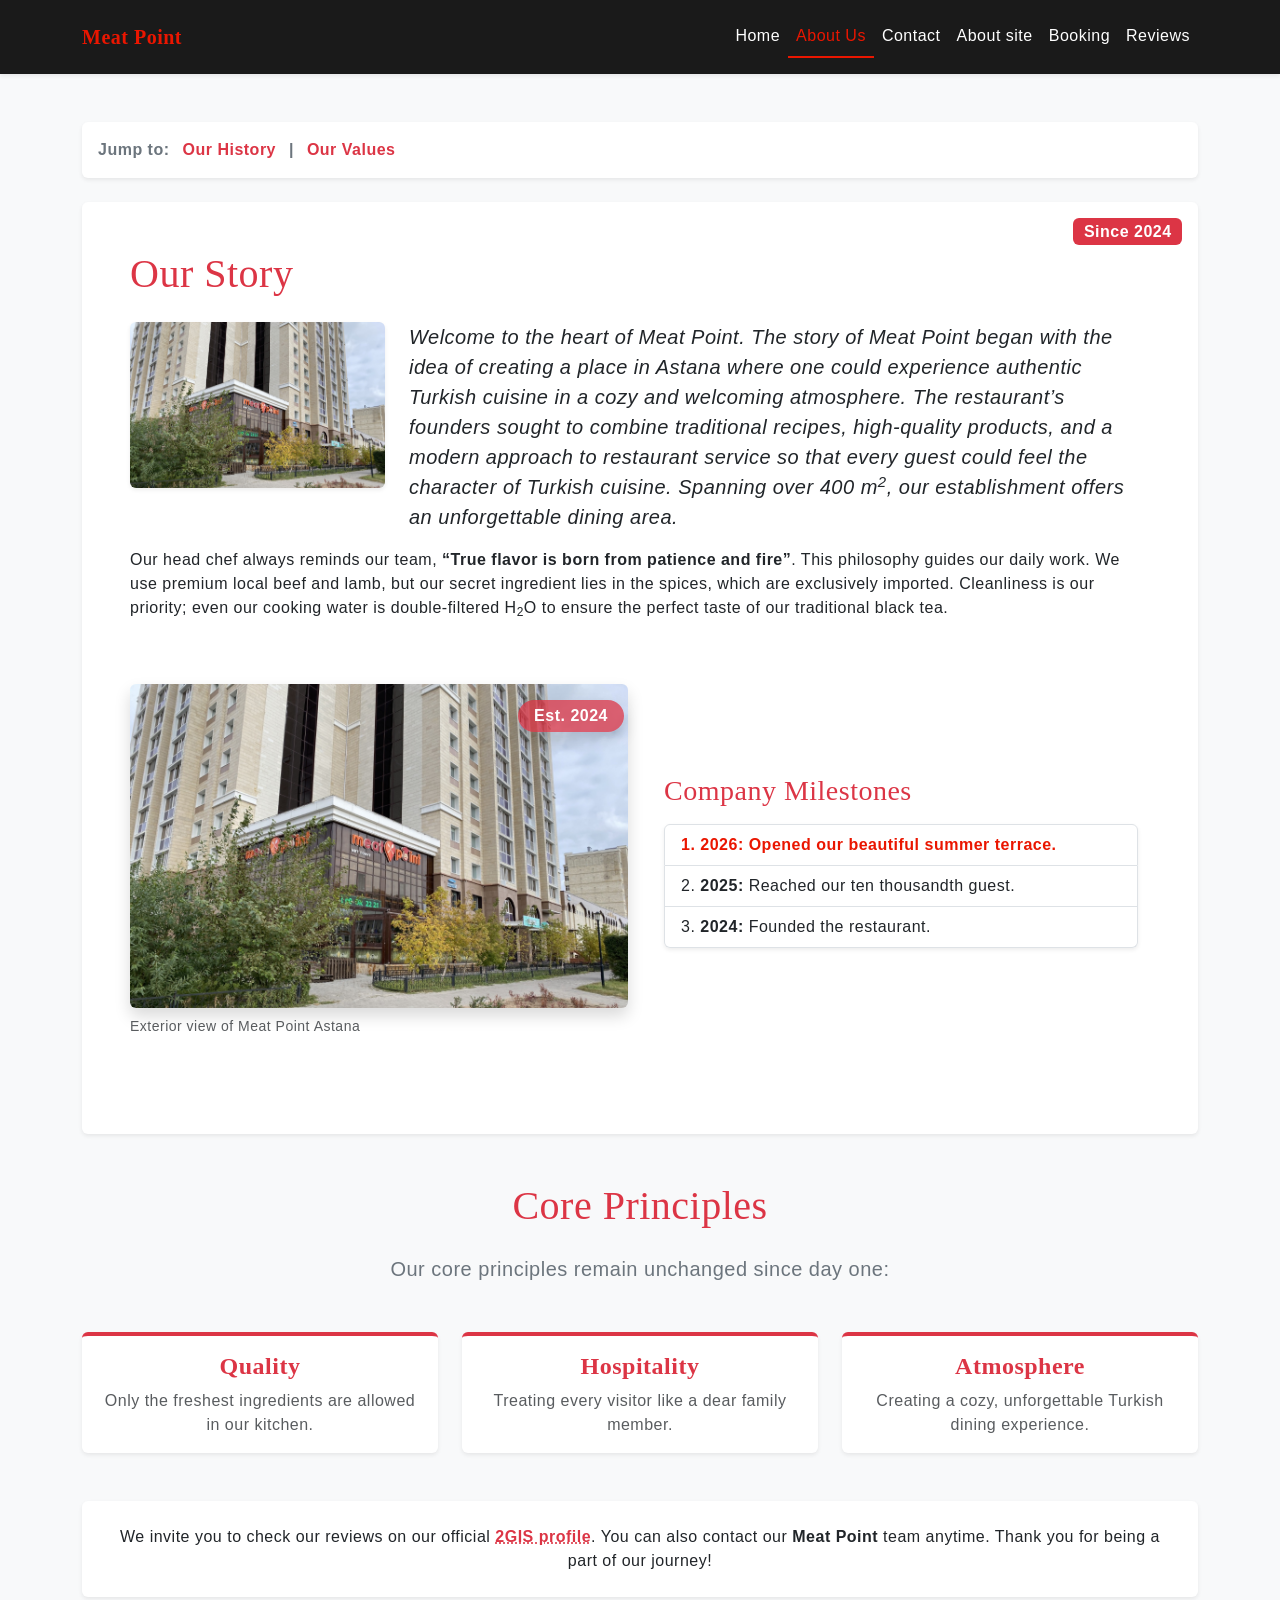
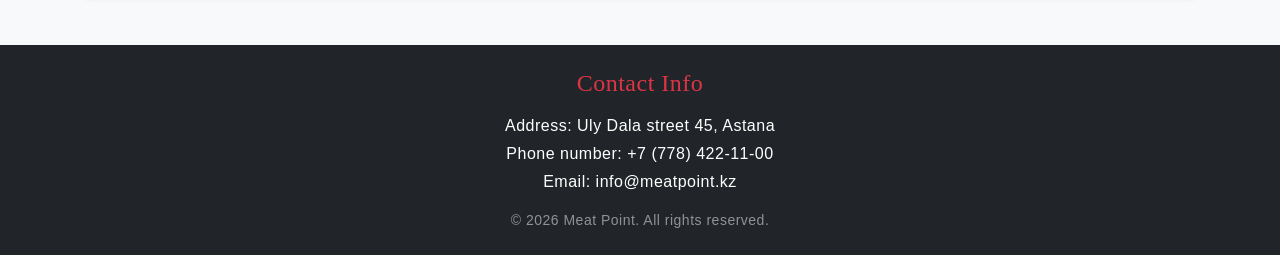
==== about.html @ d6ce6935 "chore(midterm): finalize unified Midterm HTML and CSS baseline across all 8 pages" ====
<!DOCTYPE html>
<html lang="en">
<head>
    <meta charset="UTF-8">
    <meta name="viewport" content="width=device-width, initial-scale=1.0">
    <meta name="description" content="Learn about the history, values, and the team behind Meat Point Astana restaurant.">
    <meta name="author" content="Kamza Asset">
    <title>About Us | Meat Point Restaurant</title>

    <!-- Bootstrap v5.3.3 -->
    <link href="https://cdn.jsdelivr.net/npm/bootstrap@5.3.3/dist/css/bootstrap.min.css" rel="stylesheet">
    <link rel="stylesheet" href="css/base.css">
    <link rel="stylesheet" href="css/kamza.css">

    <style>
        /*  Navbar Toggler  */
        .custom-navbar { background-color: #1a1a1a !important; }
        .custom-navbar .navbar-brand { color: var(--accent, #dc3545) !important; }

        #nav-toggle { display: none; }
        .nav-toggle-label {
            display: none;
            cursor: pointer;
            border: 1px solid rgba(255, 255, 255, 0.2);
            padding: 0.25rem 0.75rem;
            border-radius: 0.375rem;
        }
        .nav-toggle-label span {
            display: block;
            width: 1.5em;
            height: 1.5em;
            background: transparent url("data:image/svg+xml,%3csvg xmlns='http://www.w3.org/2000/svg' viewBox='0 0 30 30'%3e%3cpath stroke='rgba%28255, 255, 255, 0.55%29' stroke-linecap='round' stroke-miterlimit='10' stroke-width='2' d='M4 7h22M4 15h22M4 23h22'/%3e%3c/svg%3e") center/100% no-repeat;
        }

        @media (max-width: 991.98px) {
            .nav-toggle-label { display: block; }
            .css-collapse {
                display: none;
                width: 100%;
                background-color: #1a1a1a;
                border-radius: 8px;
                margin-top: 10px;
            }
            #nav-toggle:checked ~ .css-collapse { display: block; }

            .navbar-nav .nav-link {
                padding: 16px 20px !important;
                color: #ffffff !important;
                font-weight: 500;
                font-size: 1.1rem;
            }
            .navbar-nav .nav-link:hover { background-color: rgba(255, 255, 255, 0.05); }
            .navbar-nav .nav-link.active {
                background-color: #c81e2b !important;
                border-radius: 8px;
            }
        }

        @media (min-width: 992px) {
            .css-collapse {
                display: flex !important;
                flex-basis: auto;
                flex-grow: 1;
                align-items: center;
            }
            .navbar-nav { flex-direction: row; }
            .navbar-nav .nav-link {
                padding-right: 0.5rem;
                padding-left: 0.5rem;
                color: #ffffff !important;
            }
            .navbar-nav .nav-link.active {
                color: var(--accent, #dc3545) !important;
                border-bottom: 2px solid var(--accent, #dc3545) !important;
            }
        }
    </style>
</head>
<body class="bg-light">

<header class="site-header sticky-top shadow-sm">
    <nav class="navbar custom-navbar py-3">
        <div class="container d-flex flex-wrap align-items-center justify-content-between">
            <a class="navbar-brand fw-bold m-0" href="index.html">Meat Point</a>

            <!-- CSS-Only Checkbox Toggler -->
            <input type="checkbox" id="nav-toggle">
            <label for="nav-toggle" class="nav-toggle-label m-0">
                <span></span>
            </label>

            <div class="css-collapse">
                <ul class="navbar-nav ms-auto mb-2 mb-lg-0 nav-list d-flex justify-content-end w-100">
                    <li class="nav-item"><a href="index.html" class="nav-link">Home</a></li>
                    <li class="nav-item"><a href="about.html" class="nav-link active" aria-current="page">About Us</a></li>
                    <li class="nav-item"><a href="contacts.html" class="nav-link">Contact</a></li>
                    <li class="nav-item"><a href="colophon.html" class="nav-link">About site</a></li>
                    <li class="nav-item"><a href="booking.html" class="nav-link">Booking</a></li>
                    <li class="nav-item"><a href="feedback.html" class="nav-link">Reviews</a></li>
                </ul>
            </div>
        </div>
    </nav>
</header>

<main class="container my-5">
    <nav class="page-nav mb-4 bg-white p-3 rounded shadow-sm">
        <p class="mb-0 fw-bold text-secondary">Jump to:
            <a href="#history" class="text-danger text-decoration-none mx-2">Our History</a> |
            <a href="#values" class="text-danger text-decoration-none mx-2">Our Values</a>
        </p>
    </nav>

    <section id="history" class="position-relative bg-white p-4 p-md-5 rounded shadow-sm mb-5">
        <span class="badge bg-danger position-absolute top-0 end-0 m-3 fs-6">Since 2024</span>
        <h2 class="h1 text-danger mb-4">Our Story</h2>

        <div class="clearfix mb-4">
            <img src="images/meatpointout.png" alt="Meat Point Out" class="float-md-start me-4 mb-3 rounded shadow-sm img-fluid w-25">
            <p class="highlight-text fst-italic lead text-dark">Welcome to the heart of Meat Point. The story of Meat Point began with the idea of creating a place in Astana where one could experience authentic Turkish cuisine in a cozy and welcoming atmosphere. The restaurant’s founders sought to combine traditional recipes, high‑quality products, and a modern approach to restaurant service so that every guest could feel the character of Turkish cuisine. Spanning over 400 m<sup>2</sup>, our establishment offers an unforgettable dining area.</p>
            <p class="clearfix">Our head chef always reminds our team, <q class="fw-bold">True flavor is born from patience and fire</q>. This philosophy guides our daily work. We use premium local beef and lamb, but our secret ingredient lies in the spices, which are exclusively imported. Cleanliness is our priority; even our cooking water is double-filtered H<sub>2</sub>O to ensure the perfect taste of our traditional black tea.</p>
        </div>

        <div class="row align-items-center my-5">
            <div class="col-12 col-md-6 mb-4 mb-md-0 position-relative">
                <figure class="figure m-0">
                    <img src="images/meatpointout.png" alt="The outside view of Meat Point restaurant" class="figure-img img-fluid rounded shadow">
                    <figcaption class="figure-caption">Exterior view of Meat Point Astana</figcaption>
                </figure>

                <span class="badge bg-danger bg-opacity-75 position-absolute top-0 end-0 m-3 py-2 px-3 rounded-pill fs-6 shadow"> Est. 2024</span>
            </div>
            <div class="col-12 col-md-6 px-md-4">
                <h3 class="h3 text-danger mb-3">Company Milestones</h3>
                <ol reversed class="list-group list-group-numbered shadow-sm milestones-list">
                    <li class="list-group-item"><strong>2026:</strong> Opened our beautiful summer terrace.</li>
                    <li class="list-group-item"><strong>2025:</strong> Reached our ten thousandth guest.</li>
                    <li class="list-group-item"><strong>2024:</strong> Founded the restaurant.</li>
                </ol>
            </div>
        </div>
    </section>

    <section id="values" class="mb-5">
        <h2 class="h1 text-center text-danger mb-4">Core Principles</h2>
        <p class="text-center lead text-secondary mb-5">Our core principles remain unchanged since day one:</p>

        <div class="row g-4 justify-content-center">
            <div class="col-12 col-md-6 col-lg-4">
                <div class="card h-100 shadow-sm border-0 border-top border-danger border-4">
                    <div class="card-body text-center">
                        <h4 class="card-title text-danger fw-bold value-term">Quality</h4>
                        <p class="card-text text-muted">Only the freshest ingredients are allowed in our kitchen.</p>
                    </div>
                </div>
            </div>
            <div class="col-12 col-md-6 col-lg-4">
                <div class="card h-100 shadow-sm border-0 border-top border-danger border-4">
                    <div class="card-body text-center">
                        <h4 class="card-title text-danger fw-bold value-term">Hospitality</h4>
                        <p class="card-text text-muted">Treating every visitor like a dear family member.</p>
                    </div>
                </div>
            </div>
            <div class="col-12 col-md-6 col-lg-4">
                <div class="card h-100 shadow-sm border-0 border-top border-danger border-4">
                    <div class="card-body text-center">
                        <h4 class="card-title text-danger fw-bold value-term">Atmosphere</h4>
                        <p class="card-text text-muted">Creating a cozy, unforgettable Turkish dining experience.</p>
                    </div>
                </div>
            </div>
        </div>

        <p class="text-center mt-5 p-4 bg-white rounded shadow-sm">We invite you to check our reviews on our official <a href="https://2gis.kz/astana/firm/70000001082291583" target="_blank" rel="noopener noreferrer" class="text-danger fw-bold">2GIS profile</a>. You can also contact our <span class="fw-bold">Meat Point</span> team anytime. Thank you for being a part of our journey!</p>
    </section>
</main>

<footer class="container-fluid bg-dark text-white text-center py-4">
    <div class="container">
        <h2 class="h4 text-danger mb-3">Contact Info</h2>
        <p class="mb-1">Address: Uly Dala street 45, Astana</p>
        <p class="mb-1">Phone number: <a href="tel:+77784221100" class="text-white text-decoration-none">+7 (778) 422-11-00</a></p>
        <p class="mb-3">Email: <a href="mailto:info@meatpoint.kz" class="text-white text-decoration-none">info@meatpoint.kz</a></p>
        <p class="small text-white-50 mb-0">&copy; 2026 Meat Point. All rights reserved.</p>
    </div>
</footer>
<script src="js/main.js" defer></script>
<script src="js/kamza.js" defer></script>
</body>
</html>
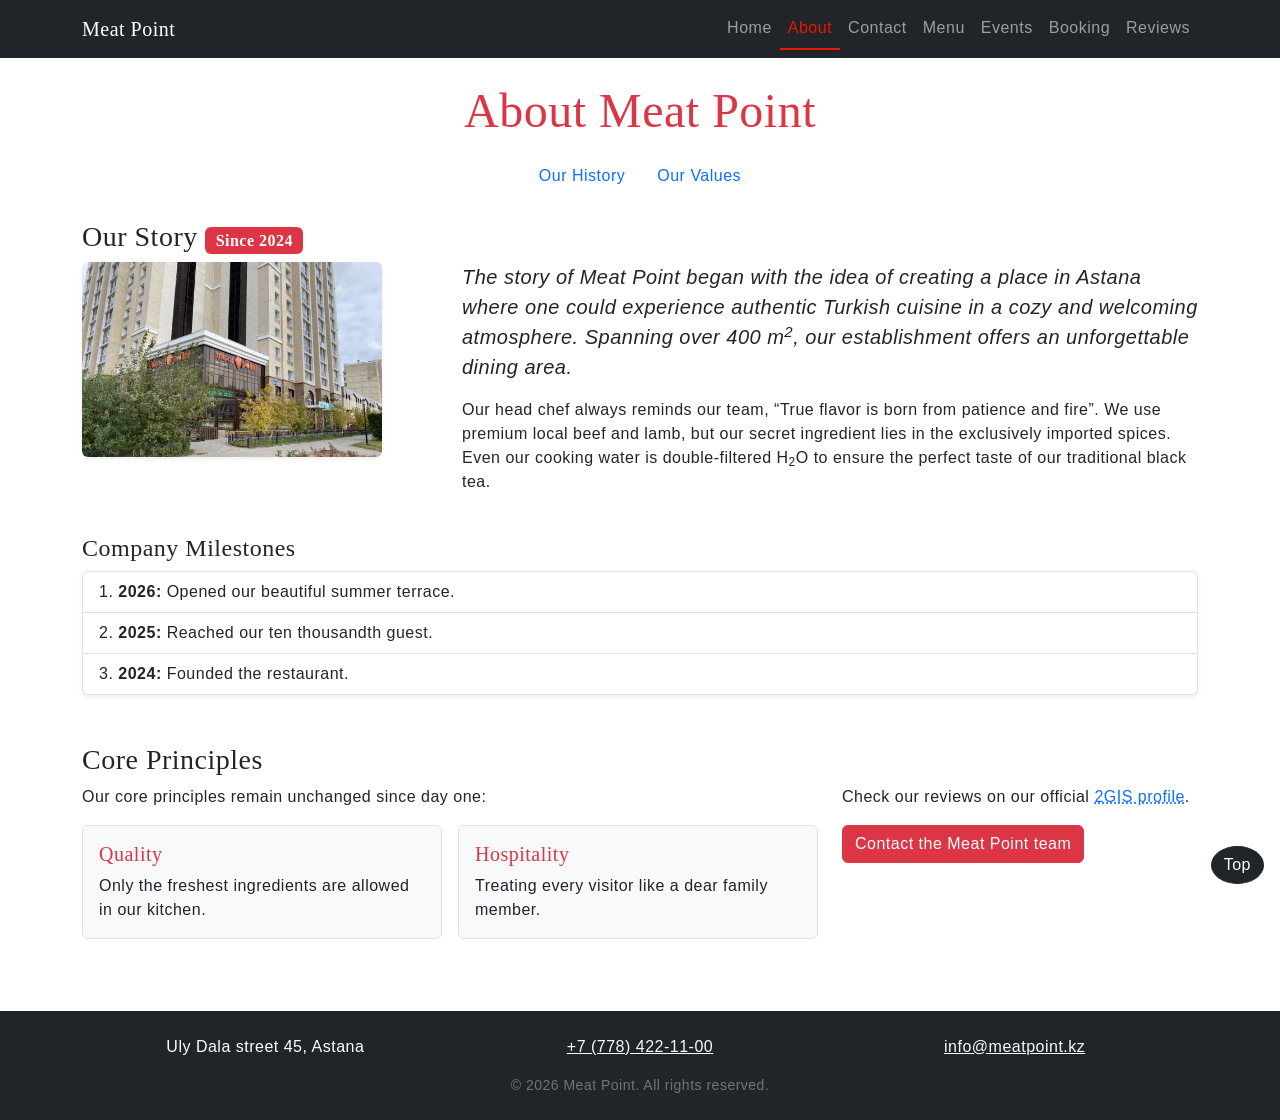
==== commit d436b8d6: "Add page-specific JavaScript features" ====
--- a/about.html
+++ b/about.html
@@ -5,187 +5,105 @@
     <meta name="viewport" content="width=device-width, initial-scale=1.0">
     <meta name="description" content="Learn about the history, values, and the team behind Meat Point Astana restaurant.">
     <meta name="author" content="Kamza Asset">
-    <title>About Us | Meat Point Restaurant</title>
-
-    <!-- Bootstrap v5.3.3 -->
+    <title>About Us | Meat Point</title>
+    <!-- Bootstrap v5.3.3 via CDN; our own files are linked after it -->
     <link href="https://cdn.jsdelivr.net/npm/bootstrap@5.3.3/dist/css/bootstrap.min.css" rel="stylesheet">
     <link rel="stylesheet" href="css/base.css">
     <link rel="stylesheet" href="css/kamza.css">
+</head>
+<body class="d-flex flex-column min-vh-100">
 
-    <style>
-        /*  Navbar Toggler  */
-        .custom-navbar { background-color: #1a1a1a !important; }
-        .custom-navbar .navbar-brand { color: var(--accent, #dc3545) !important; }
-
-        #nav-toggle { display: none; }
-        .nav-toggle-label {
-            display: none;
-            cursor: pointer;
-            border: 1px solid rgba(255, 255, 255, 0.2);
-            padding: 0.25rem 0.75rem;
-            border-radius: 0.375rem;
-        }
-        .nav-toggle-label span {
-            display: block;
-            width: 1.5em;
-            height: 1.5em;
-            background: transparent url("data:image/svg+xml,%3csvg xmlns='http://www.w3.org/2000/svg' viewBox='0 0 30 30'%3e%3cpath stroke='rgba%28255, 255, 255, 0.55%29' stroke-linecap='round' stroke-miterlimit='10' stroke-width='2' d='M4 7h22M4 15h22M4 23h22'/%3e%3c/svg%3e") center/100% no-repeat;
-        }
-
-        @media (max-width: 991.98px) {
-            .nav-toggle-label { display: block; }
-            .css-collapse {
-                display: none;
-                width: 100%;
-                background-color: #1a1a1a;
-                border-radius: 8px;
-                margin-top: 10px;
-            }
-            #nav-toggle:checked ~ .css-collapse { display: block; }
-
-            .navbar-nav .nav-link {
-                padding: 16px 20px !important;
-                color: #ffffff !important;
-                font-weight: 500;
-                font-size: 1.1rem;
-            }
-            .navbar-nav .nav-link:hover { background-color: rgba(255, 255, 255, 0.05); }
-            .navbar-nav .nav-link.active {
-                background-color: #c81e2b !important;
-                border-radius: 8px;
-            }
-        }
-
-        @media (min-width: 992px) {
-            .css-collapse {
-                display: flex !important;
-                flex-basis: auto;
-                flex-grow: 1;
-                align-items: center;
-            }
-            .navbar-nav { flex-direction: row; }
-            .navbar-nav .nav-link {
-                padding-right: 0.5rem;
-                padding-left: 0.5rem;
-                color: #ffffff !important;
-            }
-            .navbar-nav .nav-link.active {
-                color: var(--accent, #dc3545) !important;
-                border-bottom: 2px solid var(--accent, #dc3545) !important;
-            }
-        }
-    </style>
-</head>
-<body class="bg-light">
-
-<header class="site-header sticky-top shadow-sm">
-    <nav class="navbar custom-navbar py-3">
-        <div class="container d-flex flex-wrap align-items-center justify-content-between">
-            <a class="navbar-brand fw-bold m-0" href="index.html">Meat Point</a>
-
-            <!-- CSS-Only Checkbox Toggler -->
-            <input type="checkbox" id="nav-toggle">
-            <label for="nav-toggle" class="nav-toggle-label m-0">
-                <span></span>
-            </label>
-
-            <div class="css-collapse">
-                <ul class="navbar-nav ms-auto mb-2 mb-lg-0 nav-list d-flex justify-content-end w-100">
-                    <li class="nav-item"><a href="index.html" class="nav-link">Home</a></li>
-                    <li class="nav-item"><a href="about.html" class="nav-link active" aria-current="page">About Us</a></li>
-                    <li class="nav-item"><a href="contacts.html" class="nav-link">Contact</a></li>
-                    <li class="nav-item"><a href="colophon.html" class="nav-link">About site</a></li>
-                    <li class="nav-item"><a href="booking.html" class="nav-link">Booking</a></li>
-                    <li class="nav-item"><a href="feedback.html" class="nav-link">Reviews</a></li>
+<header>
+    <!-- container: the navbar content stays in a centered fixed-width column on every page -->
+    <nav class="navbar navbar-expand-lg navbar-dark bg-dark">
+        <div class="container">
+            <a class="navbar-brand" href="index.html">Meat Point</a>
+            <button class="navbar-toggler" type="button" data-bs-toggle="collapse" data-bs-target="#mainNav" aria-controls="mainNav" aria-expanded="false" aria-label="Toggle navigation">
+                <span class="navbar-toggler-icon"></span>
+            </button>
+            <div class="collapse navbar-collapse" id="mainNav">
+                <ul class="navbar-nav ms-auto mb-2 mb-lg-0">
+                    <li class="nav-item"><a class="nav-link" href="index.html">Home</a></li>
+                    <li class="nav-item"><a class="nav-link active" aria-current="page" href="about.html">About</a></li>
+                    <li class="nav-item"><a class="nav-link" href="contacts.html">Contact</a></li>
+                    <li class="nav-item"><a class="nav-link" href="menu.html">Menu</a></li>
+                    <li class="nav-item"><a class="nav-link" href="events.html">Events</a></li>
+                    <li class="nav-item"><a class="nav-link" href="booking.html">Booking</a></li>
+                    <li class="nav-item"><a class="nav-link" href="feedback.html">Reviews</a></li>
                 </ul>
             </div>
         </div>
     </nav>
 </header>
 
-<main class="container my-5">
-    <nav class="page-nav mb-4 bg-white p-3 rounded shadow-sm">
-        <p class="mb-0 fw-bold text-secondary">Jump to:
-            <a href="#history" class="text-danger text-decoration-none mx-2">Our History</a> |
-            <a href="#values" class="text-danger text-decoration-none mx-2">Our Values</a>
-        </p>
+<main class="container my-4 flex-grow-1">
+    <h1 class="display-5 text-danger text-center mb-3">About Meat Point</h1>
+    <nav class="nav nav-pills justify-content-center mb-4" aria-label="Page sections">
+        <a class="nav-link" href="#history">Our History</a>
+        <a class="nav-link" href="#values">Our Values</a>
     </nav>
 
-    <section id="history" class="position-relative bg-white p-4 p-md-5 rounded shadow-sm mb-5">
-        <span class="badge bg-danger position-absolute top-0 end-0 m-3 fs-6">Since 2024</span>
-        <h2 class="h1 text-danger mb-4">Our Story</h2>
-
-        <div class="clearfix mb-4">
-            <img src="images/meatpointout.png" alt="Meat Point Out" class="float-md-start me-4 mb-3 rounded shadow-sm img-fluid w-25">
-            <p class="highlight-text fst-italic lead text-dark">Welcome to the heart of Meat Point. The story of Meat Point began with the idea of creating a place in Astana where one could experience authentic Turkish cuisine in a cozy and welcoming atmosphere. The restaurant’s founders sought to combine traditional recipes, high‑quality products, and a modern approach to restaurant service so that every guest could feel the character of Turkish cuisine. Spanning over 400 m<sup>2</sup>, our establishment offers an unforgettable dining area.</p>
-            <p class="clearfix">Our head chef always reminds our team, <q class="fw-bold">True flavor is born from patience and fire</q>. This philosophy guides our daily work. We use premium local beef and lamb, but our secret ingredient lies in the spices, which are exclusively imported. Cleanliness is our priority; even our cooking water is double-filtered H<sub>2</sub>O to ensure the perfect taste of our traditional black tea.</p>
+    <section id="history" class="mb-5">
+        <h2 class="h3 section-title">Our Story <span class="badge text-bg-danger fs-6">Since 2024</span></h2>
+        <div class="row g-4 align-items-start">
+            <div class="col-12 col-md-4">
+                <img src="images/meatpointout.png" class="img-fluid rounded shadow-sm" width="300" height="200" alt="The outside view of Meat Point restaurant">
+            </div>
+            <div class="col-12 col-md-8">
+                <p class="lead fst-italic">The story of Meat Point began with the idea of creating a place in Astana where one could experience authentic Turkish cuisine in a cozy and welcoming atmosphere. Spanning over 400 m<sup>2</sup>, our establishment offers an unforgettable dining area.</p>
+                <p>Our head chef always reminds our team, <q>True flavor is born from patience and fire</q>. We use premium local beef and lamb, but our secret ingredient lies in the exclusively imported spices. Even our cooking water is double-filtered H<sub>2</sub>O to ensure the perfect taste of our traditional black tea.</p>
+            </div>
         </div>
 
-        <div class="row align-items-center my-5">
-            <div class="col-12 col-md-6 mb-4 mb-md-0 position-relative">
-                <figure class="figure m-0">
-                    <img src="images/meatpointout.png" alt="The outside view of Meat Point restaurant" class="figure-img img-fluid rounded shadow">
-                    <figcaption class="figure-caption">Exterior view of Meat Point Astana</figcaption>
-                </figure>
+        <h3 class="h4 mt-4">Company Milestones</h3>
+        <ol reversed class="list-group list-group-numbered shadow-sm">
+            <li class="list-group-item"><strong>2026:</strong> Opened our beautiful summer terrace.</li>
+            <li class="list-group-item"><strong>2025:</strong> Reached our ten thousandth guest.</li>
+            <li class="list-group-item"><strong>2024:</strong> Founded the restaurant.</li>
+        </ol>
+    </section>
 
-                <span class="badge bg-danger bg-opacity-75 position-absolute top-0 end-0 m-3 py-2 px-3 rounded-pill fs-6 shadow"> Est. 2024</span>
+    <section id="values" class="mb-5">
+        <h2 class="h3 section-title">Core Principles</h2>
+        <div class="row g-4">
+            <div class="col-12 col-lg-8">
+                <p>Our core principles remain unchanged since day one:</p>
+                <div class="row g-3">
+                    <div class="col-12 col-sm-6">
+                        <div class="p-3 bg-light border rounded h-100">
+                            <h3 class="h5 text-danger">Quality</h3>
+                            <p class="mb-0">Only the freshest ingredients are allowed in our kitchen.</p>
+                        </div>
+                    </div>
+                    <div class="col-12 col-sm-6">
+                        <div class="p-3 bg-light border rounded h-100">
+                            <h3 class="h5 text-danger">Hospitality</h3>
+                            <p class="mb-0">Treating every visitor like a dear family member.</p>
+                        </div>
+                    </div>
+                </div>
             </div>
-            <div class="col-12 col-md-6 px-md-4">
-                <h3 class="h3 text-danger mb-3">Company Milestones</h3>
-                <ol reversed class="list-group list-group-numbered shadow-sm milestones-list">
-                    <li class="list-group-item"><strong>2026:</strong> Opened our beautiful summer terrace.</li>
-                    <li class="list-group-item"><strong>2025:</strong> Reached our ten thousandth guest.</li>
-                    <li class="list-group-item"><strong>2024:</strong> Founded the restaurant.</li>
-                </ol>
+            <div class="col-12 col-lg-4 text-center text-lg-start">
+                <p>Check our reviews on our official <a href="https://2gis.kz/astana/firm/70000001082291583" target="_blank" rel="noopener noreferrer">2GIS profile</a>.</p>
+                <a class="btn btn-danger" href="contacts.html">Contact the <span>Meat Point</span> team</a>
             </div>
         </div>
     </section>
+</main>
+<a href="#" class="btn btn-dark rounded-circle position-fixed bottom-0 end-0 m-3">Top</a>
 
-    <section id="values" class="mb-5">
-        <h2 class="h1 text-center text-danger mb-4">Core Principles</h2>
-        <p class="text-center lead text-secondary mb-5">Our core principles remain unchanged since day one:</p>
-
-        <div class="row g-4 justify-content-center">
-            <div class="col-12 col-md-6 col-lg-4">
-                <div class="card h-100 shadow-sm border-0 border-top border-danger border-4">
-                    <div class="card-body text-center">
-                        <h4 class="card-title text-danger fw-bold value-term">Quality</h4>
-                        <p class="card-text text-muted">Only the freshest ingredients are allowed in our kitchen.</p>
-                    </div>
-                </div>
-            </div>
-            <div class="col-12 col-md-6 col-lg-4">
-                <div class="card h-100 shadow-sm border-0 border-top border-danger border-4">
-                    <div class="card-body text-center">
-                        <h4 class="card-title text-danger fw-bold value-term">Hospitality</h4>
-                        <p class="card-text text-muted">Treating every visitor like a dear family member.</p>
-                    </div>
-                </div>
-            </div>
-            <div class="col-12 col-md-6 col-lg-4">
-                <div class="card h-100 shadow-sm border-0 border-top border-danger border-4">
-                    <div class="card-body text-center">
-                        <h4 class="card-title text-danger fw-bold value-term">Atmosphere</h4>
-                        <p class="card-text text-muted">Creating a cozy, unforgettable Turkish dining experience.</p>
-                    </div>
-                </div>
-            </div>
+<footer class="bg-dark text-white text-center py-4 mt-auto">
+    <div class="container">
+        <div class="row g-2 justify-content-center align-items-center">
+            <div class="col-12 col-md-4">Uly Dala street 45, Astana</div>
+            <div class="col-12 col-md-4"><a class="link-light" href="tel:+77784221100">+7 (778) 422-11-00</a></div>
+            <div class="col-12 col-md-4"><a class="link-light" href="mailto:info@meatpoint.kz">info@meatpoint.kz</a></div>
         </div>
-
-        <p class="text-center mt-5 p-4 bg-white rounded shadow-sm">We invite you to check our reviews on our official <a href="https://2gis.kz/astana/firm/70000001082291583" target="_blank" rel="noopener noreferrer" class="text-danger fw-bold">2GIS profile</a>. You can also contact our <span class="fw-bold">Meat Point</span> team anytime. Thank you for being a part of our journey!</p>
-    </section>
-</main>
-
-<footer class="container-fluid bg-dark text-white text-center py-4">
-    <div class="container">
-        <h2 class="h4 text-danger mb-3">Contact Info</h2>
-        <p class="mb-1">Address: Uly Dala street 45, Astana</p>
-        <p class="mb-1">Phone number: <a href="tel:+77784221100" class="text-white text-decoration-none">+7 (778) 422-11-00</a></p>
-        <p class="mb-3">Email: <a href="mailto:info@meatpoint.kz" class="text-white text-decoration-none">info@meatpoint.kz</a></p>
-        <p class="small text-white-50 mb-0">&copy; 2026 Meat Point. All rights reserved.</p>
+        <p class="mb-0 mt-3 small text-secondary">&copy; 2026 Meat Point. All rights reserved.</p>
     </div>
 </footer>
+
+<script src="https://cdn.jsdelivr.net/npm/bootstrap@5.3.3/dist/js/bootstrap.bundle.min.js" defer></script>
 <script src="js/main.js" defer></script>
-<script src="js/kamza.js" defer></script>
 </body>
-</html>+</html>
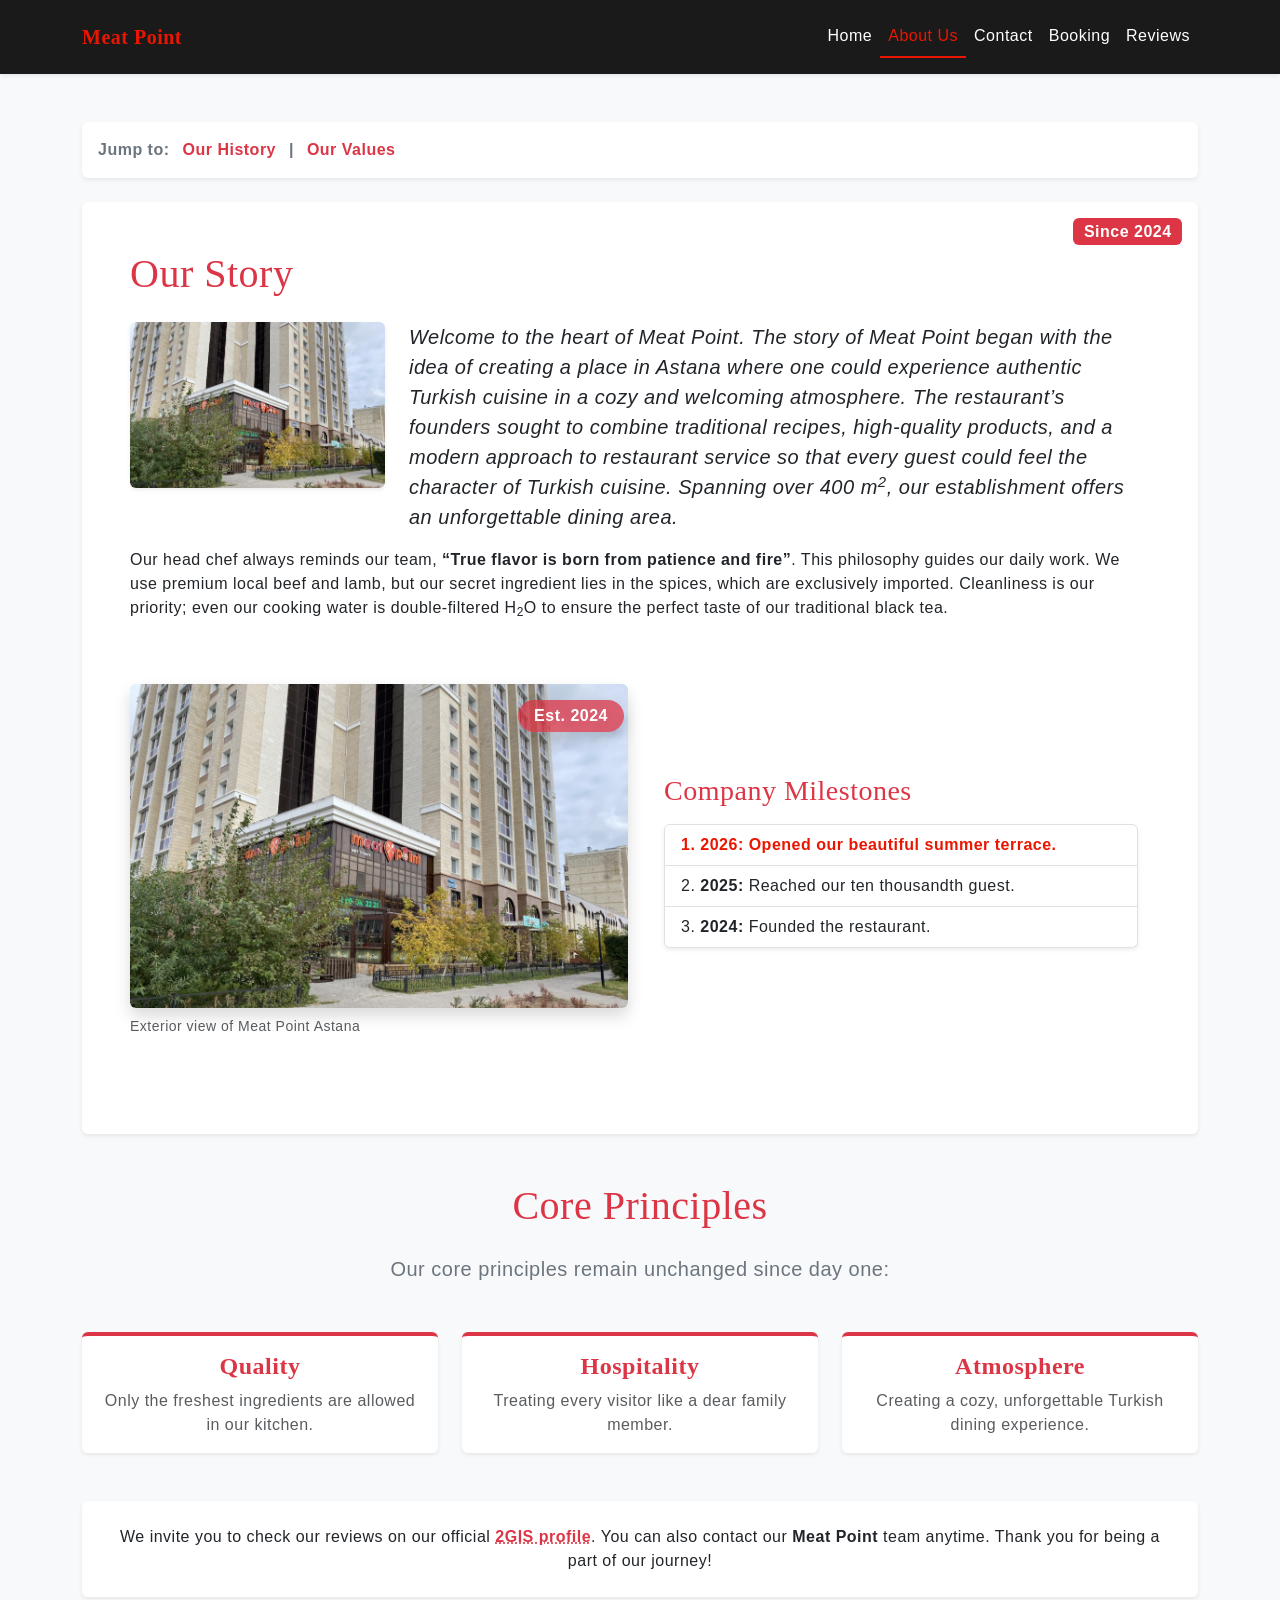
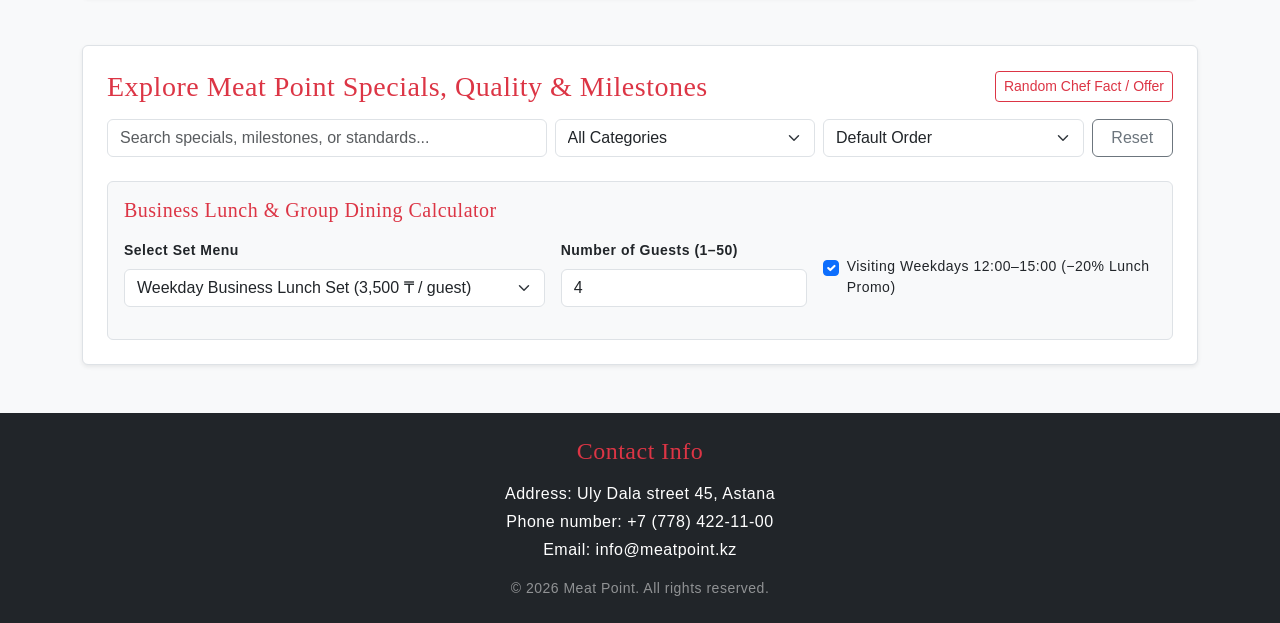
==== commit 801ac3fb: "feat(endterm): finalize all JavaScript & jQuery functionality, add title hover, and document project" ====
--- a/about.html
+++ b/about.html
@@ -5,105 +5,188 @@
     <meta name="viewport" content="width=device-width, initial-scale=1.0">
     <meta name="description" content="Learn about the history, values, and the team behind Meat Point Astana restaurant.">
     <meta name="author" content="Kamza Asset">
-    <title>About Us | Meat Point</title>
-    <!-- Bootstrap v5.3.3 via CDN; our own files are linked after it -->
+    <title>About Us | Meat Point Restaurant</title>
+
+    <!-- Bootstrap v5.3.3 -->
     <link href="https://cdn.jsdelivr.net/npm/bootstrap@5.3.3/dist/css/bootstrap.min.css" rel="stylesheet">
     <link rel="stylesheet" href="css/base.css">
     <link rel="stylesheet" href="css/kamza.css">
+
+    <style>
+        /*  Navbar Toggler  */
+        .custom-navbar { background-color: #1a1a1a !important; }
+        .custom-navbar .navbar-brand { color: var(--accent, #dc3545) !important; }
+
+        #nav-toggle { display: none; }
+        .nav-toggle-label {
+            display: none;
+            cursor: pointer;
+            border: 1px solid rgba(255, 255, 255, 0.2);
+            padding: 0.25rem 0.75rem;
+            border-radius: 0.375rem;
+        }
+        .nav-toggle-label span {
+            display: block;
+            width: 1.5em;
+            height: 1.5em;
+            background: transparent url("data:image/svg+xml,%3csvg xmlns='http://www.w3.org/2000/svg' viewBox='0 0 30 30'%3e%3cpath stroke='rgba%28255, 255, 255, 0.55%29' stroke-linecap='round' stroke-miterlimit='10' stroke-width='2' d='M4 7h22M4 15h22M4 23h22'/%3e%3c/svg%3e") center/100% no-repeat;
+        }
+
+        @media (max-width: 991.98px) {
+            .nav-toggle-label { display: block; }
+            .css-collapse {
+                display: none;
+                width: 100%;
+                background-color: #1a1a1a;
+                border-radius: 8px;
+                margin-top: 10px;
+            }
+            #nav-toggle:checked ~ .css-collapse { display: block; }
+
+            .navbar-nav .nav-link {
+                padding: 16px 20px !important;
+                color: #ffffff !important;
+                font-weight: 500;
+                font-size: 1.1rem;
+            }
+            .navbar-nav .nav-link:hover { background-color: rgba(255, 255, 255, 0.05); }
+            .navbar-nav .nav-link.active {
+                background-color: #c81e2b !important;
+                border-radius: 8px;
+            }
+        }
+
+        @media (min-width: 992px) {
+            .css-collapse {
+                display: flex !important;
+                flex-basis: auto;
+                flex-grow: 1;
+                align-items: center;
+            }
+            .navbar-nav { flex-direction: row; }
+            .navbar-nav .nav-link {
+                padding-right: 0.5rem;
+                padding-left: 0.5rem;
+                color: #ffffff !important;
+            }
+            .navbar-nav .nav-link.active {
+                color: var(--accent, #dc3545) !important;
+                border-bottom: 2px solid var(--accent, #dc3545) !important;
+            }
+        }
+    </style>
 </head>
-<body class="d-flex flex-column min-vh-100">
+<body class="bg-light">
 
-<header>
-    <!-- container: the navbar content stays in a centered fixed-width column on every page -->
-    <nav class="navbar navbar-expand-lg navbar-dark bg-dark">
-        <div class="container">
-            <a class="navbar-brand" href="index.html">Meat Point</a>
-            <button class="navbar-toggler" type="button" data-bs-toggle="collapse" data-bs-target="#mainNav" aria-controls="mainNav" aria-expanded="false" aria-label="Toggle navigation">
-                <span class="navbar-toggler-icon"></span>
-            </button>
-            <div class="collapse navbar-collapse" id="mainNav">
-                <ul class="navbar-nav ms-auto mb-2 mb-lg-0">
-                    <li class="nav-item"><a class="nav-link" href="index.html">Home</a></li>
-                    <li class="nav-item"><a class="nav-link active" aria-current="page" href="about.html">About</a></li>
-                    <li class="nav-item"><a class="nav-link" href="contacts.html">Contact</a></li>
-                    <li class="nav-item"><a class="nav-link" href="menu.html">Menu</a></li>
-                    <li class="nav-item"><a class="nav-link" href="events.html">Events</a></li>
-                    <li class="nav-item"><a class="nav-link" href="booking.html">Booking</a></li>
-                    <li class="nav-item"><a class="nav-link" href="feedback.html">Reviews</a></li>
+<header class="site-header sticky-top shadow-sm">
+    <nav class="navbar custom-navbar py-3">
+        <div class="container d-flex flex-wrap align-items-center justify-content-between">
+            <a class="navbar-brand fw-bold m-0" href="index.html">Meat Point</a>
+
+            <!-- CSS-Only Checkbox Toggler -->
+            <input type="checkbox" id="nav-toggle">
+            <label for="nav-toggle" class="nav-toggle-label m-0">
+                <span></span>
+            </label>
+
+            <div class="css-collapse">
+                <ul class="navbar-nav ms-auto mb-2 mb-lg-0 nav-list d-flex justify-content-end w-100">
+                    <li class="nav-item"><a href="index.html" class="nav-link">Home</a></li>
+                    <li class="nav-item"><a href="about.html" class="nav-link active" aria-current="page">About Us</a></li>
+                    <li class="nav-item"><a href="contacts.html" class="nav-link">Contact</a></li>
+                    <li class="nav-item"><a href="booking.html" class="nav-link">Booking</a></li>
+                    <li class="nav-item"><a href="feedback.html" class="nav-link">Reviews</a></li>
                 </ul>
             </div>
         </div>
     </nav>
 </header>
 
-<main class="container my-4 flex-grow-1">
-    <h1 class="display-5 text-danger text-center mb-3">About Meat Point</h1>
-    <nav class="nav nav-pills justify-content-center mb-4" aria-label="Page sections">
-        <a class="nav-link" href="#history">Our History</a>
-        <a class="nav-link" href="#values">Our Values</a>
+<main class="container my-5">
+    <nav class="page-nav mb-4 bg-white p-3 rounded shadow-sm">
+        <p class="mb-0 fw-bold text-secondary">Jump to:
+            <a href="#history" class="text-danger text-decoration-none mx-2">Our History</a> |
+            <a href="#values" class="text-danger text-decoration-none mx-2">Our Values</a>
+        </p>
     </nav>
 
-    <section id="history" class="mb-5">
-        <h2 class="h3 section-title">Our Story <span class="badge text-bg-danger fs-6">Since 2024</span></h2>
-        <div class="row g-4 align-items-start">
-            <div class="col-12 col-md-4">
-                <img src="images/meatpointout.png" class="img-fluid rounded shadow-sm" width="300" height="200" alt="The outside view of Meat Point restaurant">
+    <section id="history" class="position-relative bg-white p-4 p-md-5 rounded shadow-sm mb-5">
+        <span class="badge bg-danger position-absolute top-0 end-0 m-3 fs-6">Since 2024</span>
+        <h2 class="h1 text-danger mb-4">Our Story</h2>
+
+        <div class="clearfix mb-4">
+            <img src="images/meatpointout.png" alt="Meat Point Out" class="float-md-start me-4 mb-3 rounded shadow-sm img-fluid w-25">
+            <p class="highlight-text fst-italic lead text-dark">Welcome to the heart of Meat Point. The story of Meat Point began with the idea of creating a place in Astana where one could experience authentic Turkish cuisine in a cozy and welcoming atmosphere. The restaurant’s founders sought to combine traditional recipes, high‑quality products, and a modern approach to restaurant service so that every guest could feel the character of Turkish cuisine. Spanning over 400 m<sup>2</sup>, our establishment offers an unforgettable dining area.</p>
+            <p class="clearfix">Our head chef always reminds our team, <q class="fw-bold">True flavor is born from patience and fire</q>. This philosophy guides our daily work. We use premium local beef and lamb, but our secret ingredient lies in the spices, which are exclusively imported. Cleanliness is our priority; even our cooking water is double-filtered H<sub>2</sub>O to ensure the perfect taste of our traditional black tea.</p>
+        </div>
+
+        <div class="row align-items-center my-5">
+            <div class="col-12 col-md-6 mb-4 mb-md-0 position-relative">
+                <figure class="figure m-0">
+                    <img src="images/meatpointout.png" alt="The outside view of Meat Point restaurant" class="figure-img img-fluid rounded shadow">
+                    <figcaption class="figure-caption">Exterior view of Meat Point Astana</figcaption>
+                </figure>
+
+                <span class="badge bg-danger bg-opacity-75 position-absolute top-0 end-0 m-3 py-2 px-3 rounded-pill fs-6 shadow"> Est. 2024</span>
             </div>
-            <div class="col-12 col-md-8">
-                <p class="lead fst-italic">The story of Meat Point began with the idea of creating a place in Astana where one could experience authentic Turkish cuisine in a cozy and welcoming atmosphere. Spanning over 400 m<sup>2</sup>, our establishment offers an unforgettable dining area.</p>
-                <p>Our head chef always reminds our team, <q>True flavor is born from patience and fire</q>. We use premium local beef and lamb, but our secret ingredient lies in the exclusively imported spices. Even our cooking water is double-filtered H<sub>2</sub>O to ensure the perfect taste of our traditional black tea.</p>
+            <div class="col-12 col-md-6 px-md-4">
+                <h3 class="h3 text-danger mb-3">Company Milestones</h3>
+                <ol reversed class="list-group list-group-numbered shadow-sm milestones-list">
+                    <li class="list-group-item"><strong>2026:</strong> Opened our beautiful summer terrace.</li>
+                    <li class="list-group-item"><strong>2025:</strong> Reached our ten thousandth guest.</li>
+                    <li class="list-group-item"><strong>2024:</strong> Founded the restaurant.</li>
+                </ol>
+            </div>
+        </div>
+    </section>
+
+    <section id="values" class="mb-5">
+        <h2 class="h1 text-center text-danger mb-4">Core Principles</h2>
+        <p class="text-center lead text-secondary mb-5">Our core principles remain unchanged since day one:</p>
+
+        <div class="row g-4 justify-content-center">
+            <div class="col-12 col-md-6 col-lg-4">
+                <div class="card h-100 shadow-sm border-0 border-top border-danger border-4">
+                    <div class="card-body text-center">
+                        <h4 class="card-title text-danger fw-bold value-term">Quality</h4>
+                        <p class="card-text text-muted">Only the freshest ingredients are allowed in our kitchen.</p>
+                    </div>
+                </div>
+            </div>
+            <div class="col-12 col-md-6 col-lg-4">
+                <div class="card h-100 shadow-sm border-0 border-top border-danger border-4">
+                    <div class="card-body text-center">
+                        <h4 class="card-title text-danger fw-bold value-term">Hospitality</h4>
+                        <p class="card-text text-muted">Treating every visitor like a dear family member.</p>
+                    </div>
+                </div>
+            </div>
+            <div class="col-12 col-md-6 col-lg-4">
+                <div class="card h-100 shadow-sm border-0 border-top border-danger border-4">
+                    <div class="card-body text-center">
+                        <h4 class="card-title text-danger fw-bold value-term">Atmosphere</h4>
+                        <p class="card-text text-muted">Creating a cozy, unforgettable Turkish dining experience.</p>
+                    </div>
+                </div>
             </div>
         </div>
 
-        <h3 class="h4 mt-4">Company Milestones</h3>
-        <ol reversed class="list-group list-group-numbered shadow-sm">
-            <li class="list-group-item"><strong>2026:</strong> Opened our beautiful summer terrace.</li>
-            <li class="list-group-item"><strong>2025:</strong> Reached our ten thousandth guest.</li>
-            <li class="list-group-item"><strong>2024:</strong> Founded the restaurant.</li>
-        </ol>
-    </section>
-
-    <section id="values" class="mb-5">
-        <h2 class="h3 section-title">Core Principles</h2>
-        <div class="row g-4">
-            <div class="col-12 col-lg-8">
-                <p>Our core principles remain unchanged since day one:</p>
-                <div class="row g-3">
-                    <div class="col-12 col-sm-6">
-                        <div class="p-3 bg-light border rounded h-100">
-                            <h3 class="h5 text-danger">Quality</h3>
-                            <p class="mb-0">Only the freshest ingredients are allowed in our kitchen.</p>
-                        </div>
-                    </div>
-                    <div class="col-12 col-sm-6">
-                        <div class="p-3 bg-light border rounded h-100">
-                            <h3 class="h5 text-danger">Hospitality</h3>
-                            <p class="mb-0">Treating every visitor like a dear family member.</p>
-                        </div>
-                    </div>
-                </div>
-            </div>
-            <div class="col-12 col-lg-4 text-center text-lg-start">
-                <p>Check our reviews on our official <a href="https://2gis.kz/astana/firm/70000001082291583" target="_blank" rel="noopener noreferrer">2GIS profile</a>.</p>
-                <a class="btn btn-danger" href="contacts.html">Contact the <span>Meat Point</span> team</a>
-            </div>
-        </div>
+        <p class="text-center mt-5 p-4 bg-white rounded shadow-sm">We invite you to check our reviews on our official <a href="https://2gis.kz/astana/firm/70000001082291583" target="_blank" rel="noopener noreferrer" class="text-danger fw-bold">2GIS profile</a>. You can also contact our <span class="fw-bold">Meat Point</span> team anytime. Thank you for being a part of our journey!</p>
     </section>
 </main>
-<a href="#" class="btn btn-dark rounded-circle position-fixed bottom-0 end-0 m-3">Top</a>
 
-<footer class="bg-dark text-white text-center py-4 mt-auto">
+<footer class="container-fluid bg-dark text-white text-center py-4">
     <div class="container">
-        <div class="row g-2 justify-content-center align-items-center">
-            <div class="col-12 col-md-4">Uly Dala street 45, Astana</div>
-            <div class="col-12 col-md-4"><a class="link-light" href="tel:+77784221100">+7 (778) 422-11-00</a></div>
-            <div class="col-12 col-md-4"><a class="link-light" href="mailto:info@meatpoint.kz">info@meatpoint.kz</a></div>
-        </div>
-        <p class="mb-0 mt-3 small text-secondary">&copy; 2026 Meat Point. All rights reserved.</p>
+        <h2 class="h4 text-danger mb-3">Contact Info</h2>
+        <p class="mb-1">Address: Uly Dala street 45, Astana</p>
+        <p class="mb-1">Phone number: <a href="tel:+77784221100" class="text-white text-decoration-none">+7 (778) 422-11-00</a></p>
+        <p class="mb-3">Email: <a href="mailto:info@meatpoint.kz" class="text-white text-decoration-none">info@meatpoint.kz</a></p>
+        <p class="small text-white-50 mb-0">&copy; 2026 Meat Point. All rights reserved.</p>
     </div>
 </footer>
-
-<script src="https://cdn.jsdelivr.net/npm/bootstrap@5.3.3/dist/js/bootstrap.bundle.min.js" defer></script>
+<!-- jQuery 3.7.1 (CDN). Needed because js/kamza-jquery.js below calls $() — it must load first; defer keeps the order: jQuery, main.js, kamza-jquery.js -->
+<script src="https://code.jquery.com/jquery-3.7.1.min.js" defer></script>
 <script src="js/main.js" defer></script>
+<script src="js/kamza-jquery.js" defer></script>
 </body>
-</html>
+</html>
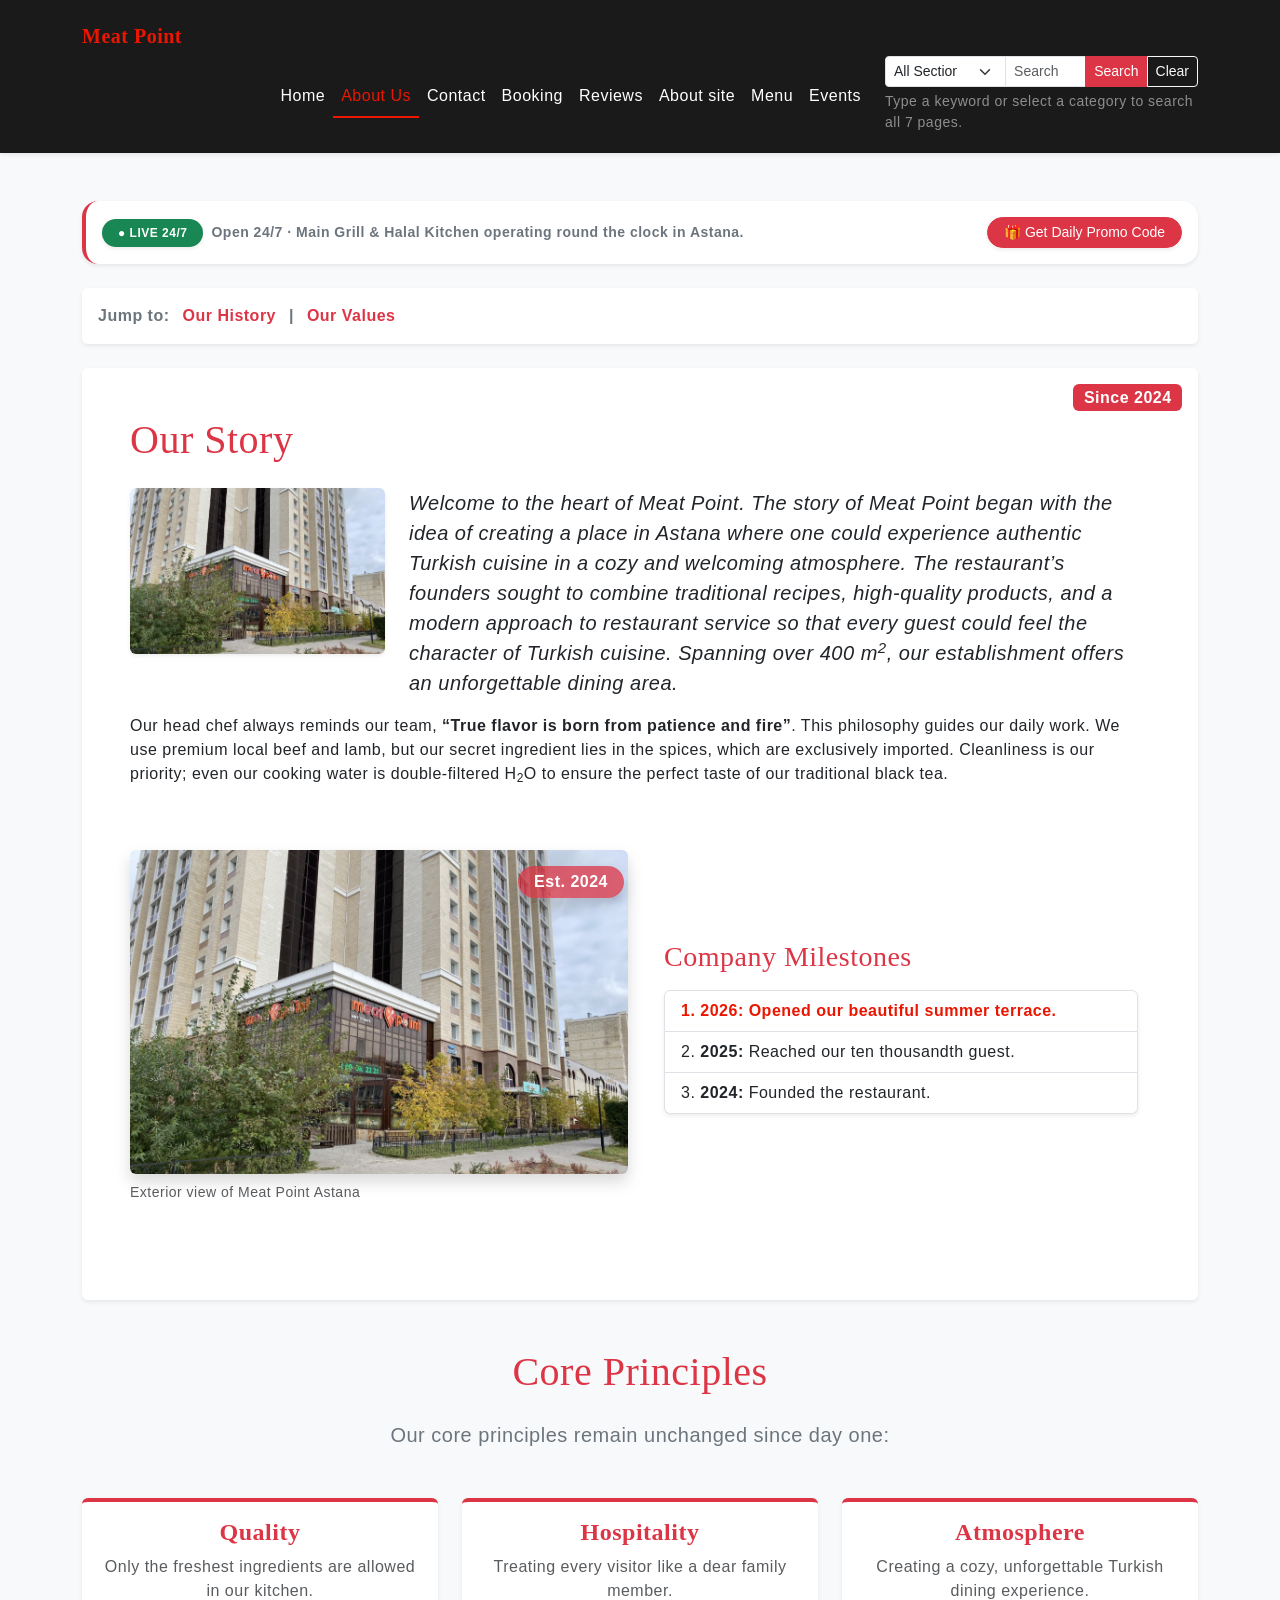
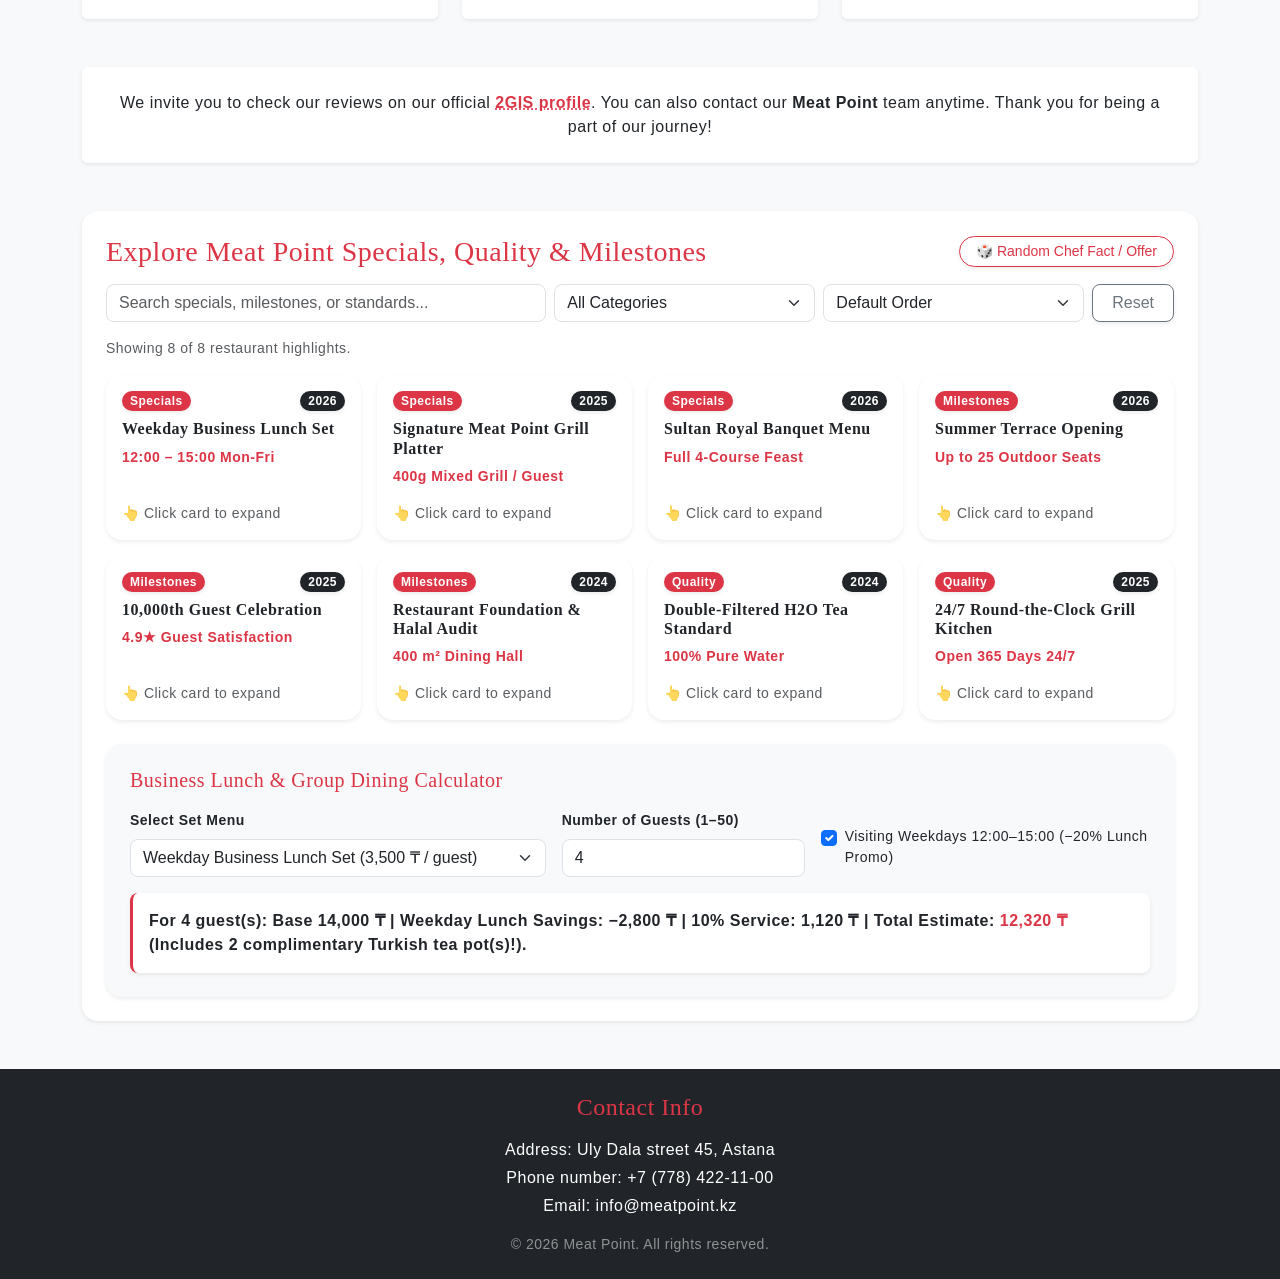
==== commit 696ed519: "refactor: remove all comments across all project files" ====
--- a/about.html
+++ b/about.html
@@ -7,13 +7,12 @@
     <meta name="author" content="Kamza Asset">
     <title>About Us | Meat Point Restaurant</title>
 
-    <!-- Bootstrap v5.3.3 -->
     <link href="https://cdn.jsdelivr.net/npm/bootstrap@5.3.3/dist/css/bootstrap.min.css" rel="stylesheet">
     <link rel="stylesheet" href="css/base.css">
     <link rel="stylesheet" href="css/kamza.css">
 
     <style>
-        /*  Navbar Toggler  */
+
         .custom-navbar { background-color: #1a1a1a !important; }
         .custom-navbar .navbar-brand { color: var(--accent, #dc3545) !important; }
 
@@ -83,7 +82,6 @@
         <div class="container d-flex flex-wrap align-items-center justify-content-between">
             <a class="navbar-brand fw-bold m-0" href="index.html">Meat Point</a>
 
-            <!-- CSS-Only Checkbox Toggler -->
             <input type="checkbox" id="nav-toggle">
             <label for="nav-toggle" class="nav-toggle-label m-0">
                 <span></span>
@@ -184,9 +182,9 @@
         <p class="small text-white-50 mb-0">&copy; 2026 Meat Point. All rights reserved.</p>
     </div>
 </footer>
-<!-- jQuery 3.7.1 (CDN). Needed because js/kamza-jquery.js below calls $() — it must load first; defer keeps the order: jQuery, main.js, kamza-jquery.js -->
+
 <script src="https://code.jquery.com/jquery-3.7.1.min.js" defer></script>
 <script src="js/main.js" defer></script>
 <script src="js/kamza-jquery.js" defer></script>
 </body>
-</html>+</html>
--- a/css/base.css
+++ b/css/base.css
@@ -0,0 +1,23 @@
+:root {
+  --text-primary: #2c3e50;
+  --accent: rgb(234, 22, 0);
+  --bg-light: rgba(236, 240, 241, 0.8);
+  --link-color: darkcyan;
+  --bg-white: #ffffff;
+  --font-main: 'Segoe UI', Tahoma, Geneva, Verdana, sans-serif;
+  --font-heading: 'Georgia', 'Times New Roman', Times, serif;
+}
+
+body {
+  font-family: var(--font-main);
+  letter-spacing: 0.5px;
+}
+
+h1, h2, h3, h4, h5, h6,
+.navbar-brand, .display-5, .display-6 {
+  font-family: var(--font-heading);
+}
+
+h1.text-danger, h2.text-danger, h3.text-danger, h4.text-danger, .navbar-brand.text-danger, .text-danger {
+  color: var(--accent);
+}
--- a/css/kamza.css
+++ b/css/kamza.css
@@ -0,0 +1,37 @@
+.highlight-text {
+  color: green;
+}
+
+p.highlight-text {
+  color: orange;
+}
+
+#history .highlight-text {
+  color: purple;
+}
+
+main section#history p.highlight-text {
+  color: magenta;
+}
+
+body main section#history p.highlight-text {
+  color: teal;
+}
+
+a[target="_blank"] {
+  text-decoration: underline dotted;
+}
+
+.navbar-nav .nav-link.active {
+  color: var(--accent);
+  border-bottom: 2px solid var(--accent);
+}
+
+.milestones-list li:first-child {
+  font-weight: bold;
+  color: var(--accent);
+}
+
+.redtext {
+  color: var(--accent);
+}
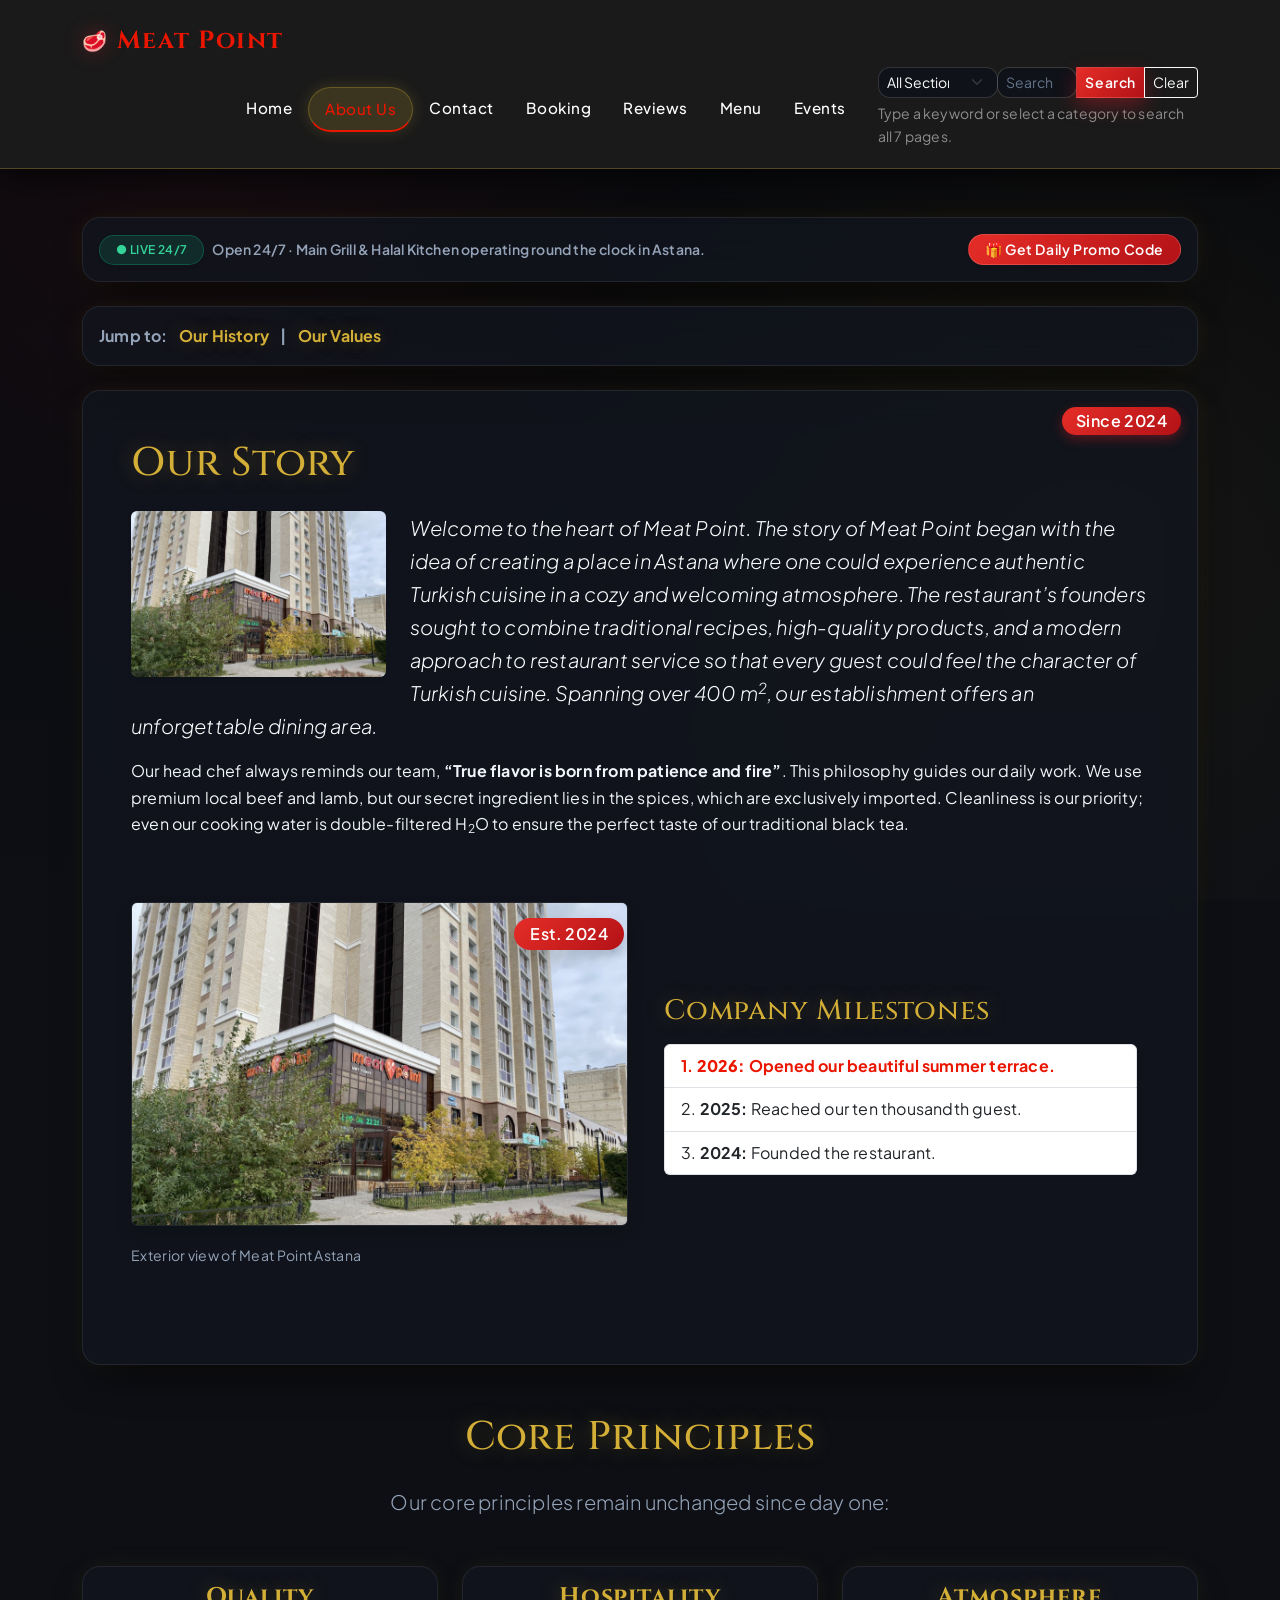
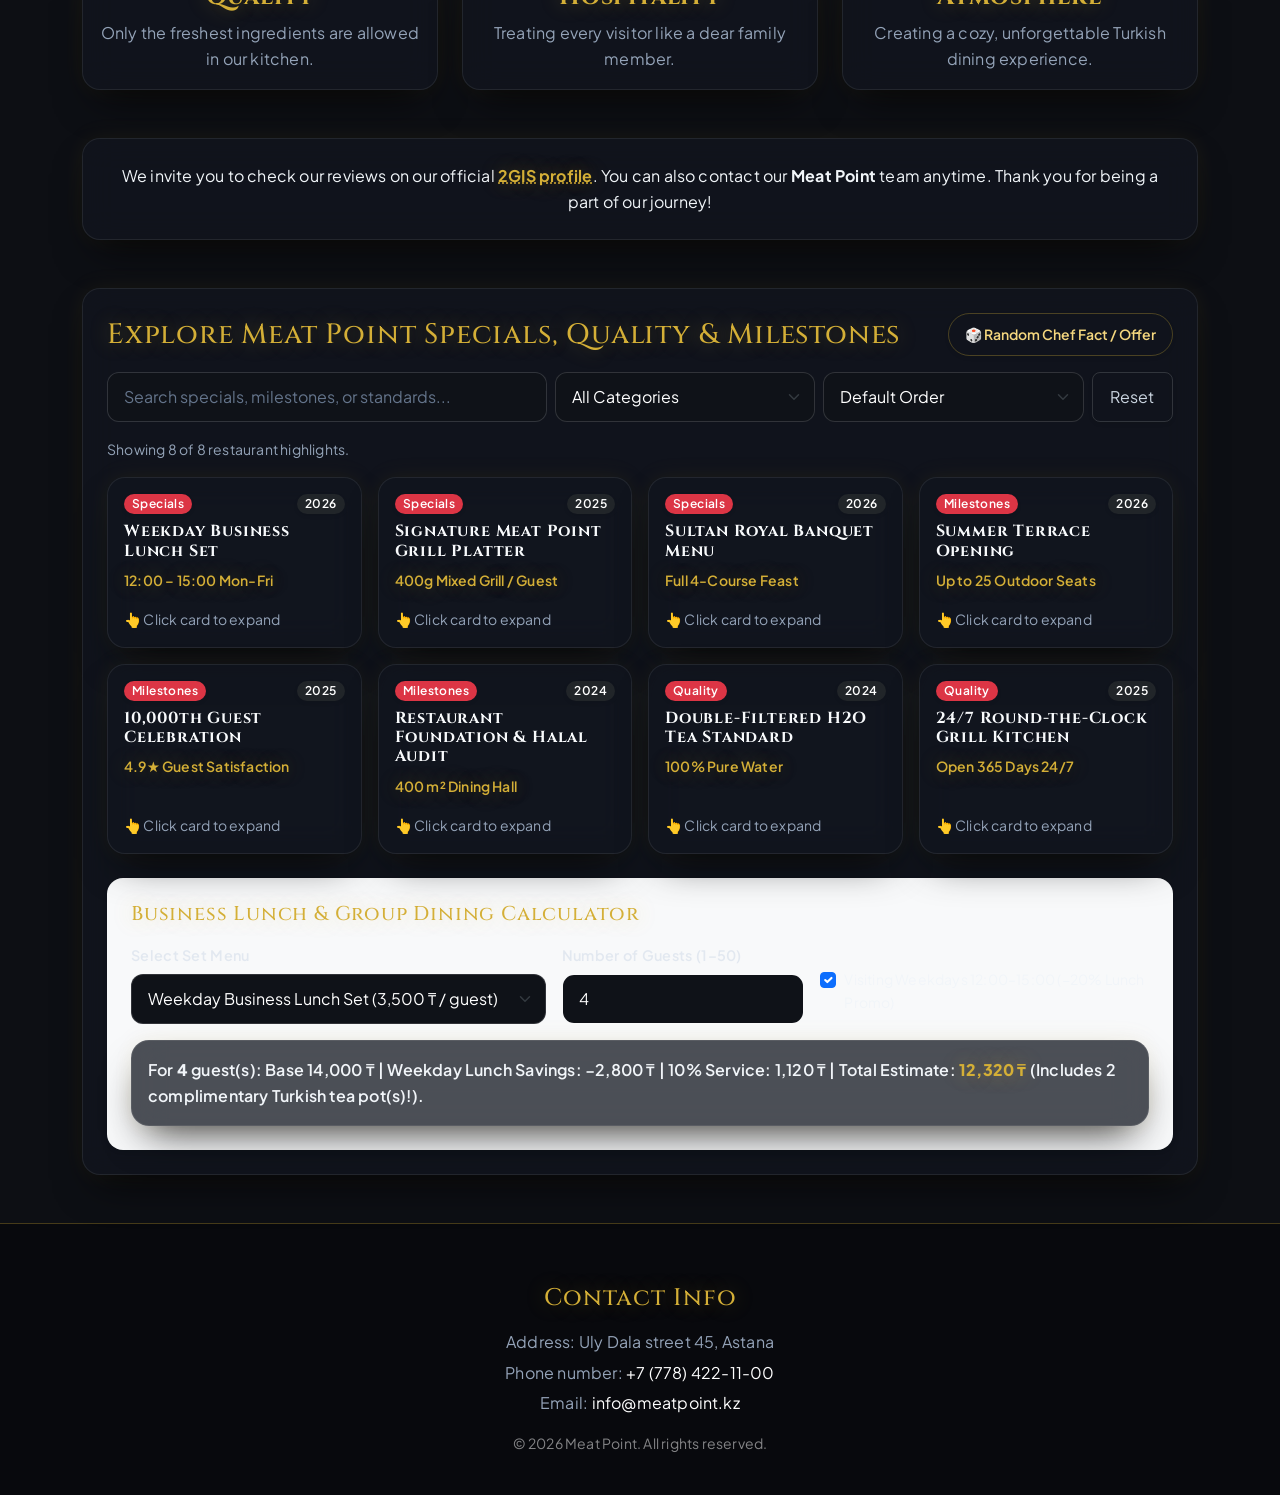
==== commit 552fb820: "feat(ui): implement dark luxury theme and remove about site references" ====
--- a/about.html
+++ b/about.html
@@ -10,6 +10,7 @@
     <link href="https://cdn.jsdelivr.net/npm/bootstrap@5.3.3/dist/css/bootstrap.min.css" rel="stylesheet">
     <link rel="stylesheet" href="css/base.css">
     <link rel="stylesheet" href="css/kamza.css">
+  <link rel="stylesheet" href="css/luxury-theme.css">
 
     <style>
 
--- a/css/luxury-theme.css
+++ b/css/luxury-theme.css
@@ -0,0 +1,484 @@
+@import url('https://fonts.googleapis.com/css2?family=Cinzel:wght@500;600;700;800&family=Plus+Jakarta+Sans:wght@300;400;500;600;700&display=swap');
+
+:root {
+  --bg-deep: #08090c;
+  --bg-body: #0d0f14;
+  --bg-surface: #131720;
+  --bg-surface-elevated: rgba(21, 26, 37, 0.85);
+  --bg-card: rgba(18, 22, 31, 0.75);
+  --bg-input: #0f1218;
+
+  --border-subtle: rgba(255, 255, 255, 0.08);
+  --border-light: rgba(255, 255, 255, 0.14);
+  --border-gold: rgba(212, 175, 55, 0.3);
+  --border-gold-bright: #d4af37;
+
+  --gold-primary: #d4af37;
+  --gold-light: #f5d77f;
+  --gold-glow: rgba(212, 175, 55, 0.35);
+  --gold-gradient: linear-gradient(135deg, #d4af37 0%, #aa820a 100%);
+
+  --crimson-primary: #c81e2b;
+  --crimson-light: #ff4d5a;
+  --crimson-glow: rgba(200, 30, 43, 0.4);
+  --crimson-gradient: linear-gradient(135deg, #e52d27 0%, #b31217 100%);
+
+  --text-white: #f8fafc;
+  --text-primary: #f1f5f9;
+  --text-secondary: #94a3b8;
+  --text-muted: #64748b;
+
+  --font-display: 'Cinzel', 'Playfair Display', Georgia, serif;
+  --font-sans: 'Plus Jakarta Sans', system-ui, -apple-system, sans-serif;
+
+  --shadow-luxury: 0 20px 40px -15px rgba(0, 0, 0, 0.8), 0 0 25px rgba(212, 175, 55, 0.08);
+  --shadow-hover: 0 25px 50px -12px rgba(0, 0, 0, 0.9), 0 0 35px rgba(212, 175, 55, 0.18);
+  --radius-luxury: 18px;
+}
+
+body, body.bg-light {
+  background-color: var(--bg-body) !important;
+  color: var(--text-primary) !important;
+  font-family: var(--font-sans) !important;
+  letter-spacing: 0.2px;
+  line-height: 1.65;
+  overflow-x: hidden;
+  background-image: 
+    radial-gradient(circle at 15% 20%, rgba(200, 30, 43, 0.06) 0%, transparent 40%),
+    radial-gradient(circle at 85% 60%, rgba(212, 175, 55, 0.05) 0%, transparent 45%),
+    linear-gradient(180deg, var(--bg-deep) 0%, var(--bg-body) 100%);
+  background-attachment: fixed;
+}
+
+h1, h2, h3, h4, h5, h6,
+.display-4, .display-5, .display-6,
+.navbar-brand {
+  font-family: var(--font-display) !important;
+  letter-spacing: 0.8px;
+  font-weight: 700;
+  color: var(--text-white);
+}
+
+.text-danger, h1.text-danger, h2.text-danger, h3.text-danger, h4.text-danger {
+  color: var(--gold-primary) !important;
+  text-shadow: 0 0 20px var(--gold-glow);
+}
+
+.text-secondary, .text-muted, p.text-secondary, p.text-muted {
+  color: var(--text-secondary) !important;
+}
+
+.text-dark {
+  color: var(--text-white) !important;
+}
+
+.custom-navbar {
+  background: rgba(12, 14, 19, 0.85) !important;
+  backdrop-filter: blur(20px) saturate(180%);
+  -webkit-backdrop-filter: blur(20px) saturate(180%);
+  border-bottom: 1px solid var(--border-gold) !important;
+  box-shadow: 0 10px 30px rgba(0, 0, 0, 0.6);
+  transition: all 0.3s ease;
+}
+
+.custom-navbar .navbar-brand {
+  color: var(--gold-primary) !important;
+  font-size: 1.55rem;
+  letter-spacing: 1.5px;
+  display: inline-flex;
+  align-items: center;
+  gap: 8px;
+}
+
+.custom-navbar .navbar-brand::before {
+  content: "🥩";
+  font-size: 1.25rem;
+  filter: drop-shadow(0 0 10px var(--crimson-glow));
+}
+
+.navbar-nav .nav-link {
+  color: #cbd5e1 !important;
+  font-size: 0.95rem;
+  font-weight: 500;
+  letter-spacing: 0.5px;
+  padding: 8px 16px !important;
+  border-radius: 999px;
+  transition: all 0.25s ease;
+}
+
+.navbar-nav .nav-link:hover {
+  color: var(--gold-light) !important;
+  background: rgba(212, 175, 55, 0.1) !important;
+}
+
+.navbar-nav .nav-link.active {
+  color: var(--gold-light) !important;
+  background: rgba(212, 175, 55, 0.18) !important;
+  border: 1px solid var(--border-gold) !important;
+  border-bottom: 1px solid var(--border-gold) !important;
+  box-shadow: 0 0 15px rgba(212, 175, 55, 0.2);
+}
+
+.card,
+.bg-white,
+article.card,
+.kamza-card {
+  background: var(--bg-card) !important;
+  backdrop-filter: blur(16px);
+  -webkit-backdrop-filter: blur(16px);
+  border: 1px solid var(--border-subtle) !important;
+  border-radius: var(--radius-luxury) !important;
+  color: var(--text-primary) !important;
+  box-shadow: var(--shadow-luxury) !important;
+  transition: transform 0.35s cubic-bezier(0.16, 1, 0.3, 1), box-shadow 0.35s ease, border-color 0.35s ease !important;
+}
+
+.card:hover,
+article.card:hover,
+.kamza-card:hover {
+  transform: translateY(-8px) !important;
+  border-color: var(--border-gold) !important;
+  box-shadow: var(--shadow-hover) !important;
+}
+
+.card-title, .h4, .h5, .h6 {
+  color: var(--text-white) !important;
+}
+
+.card-footer {
+  background: rgba(10, 13, 18, 0.6) !important;
+  border-top: 1px solid var(--border-subtle) !important;
+  border-bottom-left-radius: var(--radius-luxury) !important;
+  border-bottom-right-radius: var(--radius-luxury) !important;
+}
+
+.btn-danger {
+  background: var(--crimson-gradient) !important;
+  border: 1px solid rgba(255, 255, 255, 0.15) !important;
+  color: #ffffff !important;
+  font-weight: 600;
+  letter-spacing: 0.6px;
+  border-radius: 999px;
+  padding: 10px 24px;
+  box-shadow: 0 8px 20px var(--crimson-glow);
+  transition: all 0.3s cubic-bezier(0.16, 1, 0.3, 1);
+}
+
+.btn-danger:hover {
+  transform: translateY(-2px) scale(1.02);
+  box-shadow: 0 12px 28px rgba(229, 45, 39, 0.55);
+  border-color: rgba(255, 255, 255, 0.3) !important;
+}
+
+.btn-outline-danger {
+  background: transparent !important;
+  border: 1px solid var(--border-gold) !important;
+  color: var(--gold-light) !important;
+  font-weight: 600;
+  border-radius: 999px;
+  padding: 10px 24px;
+  transition: all 0.3s ease;
+}
+
+.btn-outline-danger:hover {
+  background: rgba(212, 175, 55, 0.15) !important;
+  border-color: var(--gold-primary) !important;
+  color: #ffffff !important;
+  transform: translateY(-2px);
+  box-shadow: 0 8px 20px var(--gold-glow);
+}
+
+.btn-outline-secondary {
+  border-color: var(--border-light) !important;
+  color: #cbd5e1 !important;
+  border-radius: 999px;
+}
+
+.btn-outline-secondary:hover {
+  background: rgba(255, 255, 255, 0.08) !important;
+  color: #ffffff !important;
+}
+
+.form-control,
+.form-select {
+  background-color: var(--bg-input) !important;
+  border: 1px solid var(--border-light) !important;
+  color: #ffffff !important;
+  border-radius: 12px !important;
+  padding: 12px 16px;
+  transition: all 0.25s ease;
+}
+
+.form-control::placeholder {
+  color: #64748b !important;
+}
+
+.form-control:focus,
+.form-select:focus {
+  background-color: #141822 !important;
+  border-color: var(--gold-primary) !important;
+  box-shadow: 0 0 0 4px var(--gold-glow) !important;
+  color: #ffffff !important;
+}
+
+.form-label {
+  color: #e2e8f0 !important;
+  font-weight: 500;
+  font-size: 0.9rem;
+  letter-spacing: 0.3px;
+  margin-bottom: 6px;
+}
+
+.form-select option {
+  background-color: #10141d;
+  color: #ffffff;
+}
+
+.badge {
+  font-weight: 600;
+  letter-spacing: 0.4px;
+  border-radius: 999px;
+  padding: 6px 14px;
+}
+
+.badge.bg-danger {
+  background: var(--crimson-gradient) !important;
+  box-shadow: 0 4px 12px var(--crimson-glow);
+}
+
+.badge.bg-warning, .badge.text-bg-warning {
+  background: rgba(212, 175, 55, 0.18) !important;
+  color: var(--gold-light) !important;
+  border: 1px solid var(--border-gold);
+}
+
+.badge.bg-success, .badge.text-bg-success {
+  background: rgba(16, 185, 129, 0.15) !important;
+  color: #34d399 !important;
+  border: 1px solid rgba(16, 185, 129, 0.3);
+}
+
+.badge.bg-info, .badge.text-bg-info {
+  background: rgba(56, 189, 248, 0.15) !important;
+  color: #38bdf8 !important;
+  border: 1px solid rgba(56, 189, 248, 0.3);
+}
+
+.badge.bg-secondary, .badge.text-bg-secondary {
+  background: rgba(255, 255, 255, 0.08) !important;
+  color: #cbd5e1 !important;
+  border: 1px solid var(--border-subtle);
+}
+
+.alert-info, .alert-success, .alert-warning {
+  background: var(--bg-surface) !important;
+  border: 1px solid var(--border-gold) !important;
+  border-radius: var(--radius-luxury) !important;
+  color: var(--text-primary) !important;
+  box-shadow: var(--shadow-luxury);
+}
+
+.alert-info h4, .alert-info h5, .alert-heading {
+  color: var(--gold-light) !important;
+}
+
+.blockquote {
+  background: var(--bg-card) !important;
+  backdrop-filter: blur(16px);
+  border: 1px solid var(--border-subtle) !important;
+  border-left: 4px solid var(--gold-primary) !important;
+  border-radius: var(--radius-luxury) !important;
+  color: var(--text-primary) !important;
+  padding: 24px !important;
+  box-shadow: var(--shadow-luxury);
+}
+
+.blockquote p {
+  color: #e2e8f0 !important;
+  font-size: 1.15rem;
+  font-style: italic;
+  line-height: 1.7;
+}
+
+.figure img {
+  border-radius: var(--radius-luxury);
+  border: 1px solid var(--border-subtle);
+  box-shadow: 0 15px 35px rgba(0, 0, 0, 0.7);
+  transition: transform 0.4s ease, border-color 0.4s ease;
+}
+
+.figure:hover img {
+  transform: scale(1.02);
+  border-color: var(--border-gold);
+}
+
+.figure-caption {
+  color: var(--text-secondary) !important;
+  margin-top: 10px;
+  font-size: 0.88rem;
+  letter-spacing: 0.3px;
+}
+
+.site-footer,
+footer.container-fluid {
+  background: #08090d !important;
+  border-top: 1px solid var(--border-gold) !important;
+  color: var(--text-secondary) !important;
+  padding-top: 60px !important;
+  padding-bottom: 40px !important;
+}
+
+.site-footer h2, footer h2, .site-footer h4, footer h4 {
+  color: var(--gold-primary) !important;
+  font-family: var(--font-display) !important;
+  letter-spacing: 1px;
+}
+
+.site-footer a, footer a {
+  color: #cbd5e1 !important;
+  transition: color 0.25s ease;
+}
+
+.site-footer a:hover, footer a:hover {
+  color: var(--gold-light) !important;
+}
+
+.scroll-to-top {
+  background: var(--crimson-gradient) !important;
+  border: 1px solid rgba(255, 255, 255, 0.2) !important;
+  color: #ffffff !important;
+  box-shadow: 0 8px 24px var(--crimson-glow) !important;
+  transition: all 0.3s cubic-bezier(0.16, 1, 0.3, 1);
+}
+
+.scroll-to-top:hover {
+  transform: translateY(-4px) scale(1.05);
+  box-shadow: 0 14px 30px rgba(229, 45, 39, 0.6) !important;
+}
+
+::-webkit-scrollbar {
+  width: 10px;
+}
+
+::-webkit-scrollbar-track {
+  background: var(--bg-deep);
+}
+
+::-webkit-scrollbar-thumb {
+  background: rgba(212, 175, 55, 0.3);
+  border-radius: 999px;
+  border: 2px solid var(--bg-deep);
+}
+
+::-webkit-scrollbar-thumb:hover {
+  background: var(--gold-primary);
+}
+
+#home-hero {
+  position: relative;
+  background: linear-gradient(135deg, rgba(16, 20, 29, 0.92) 0%, rgba(10, 12, 18, 0.97) 100%), url('../images/meatpointout.png') center/cover no-repeat !important;
+  border: 1px solid var(--border-gold) !important;
+  border-radius: 24px !important;
+  padding: 44px !important;
+  box-shadow: 0 30px 60px -15px rgba(0, 0, 0, 0.9), 0 0 35px rgba(212, 175, 55, 0.12) !important;
+  overflow: hidden;
+}
+
+#home-hero::before {
+  content: "";
+  position: absolute;
+  top: 0;
+  left: 0;
+  right: 0;
+  bottom: 0;
+  background: radial-gradient(circle at top right, rgba(200, 30, 43, 0.22) 0%, transparent 65%);
+  pointer-events: none;
+}
+
+#home-hero .display-5 {
+  font-size: clamp(2rem, 4vw, 3rem);
+  text-shadow: 0 4px 20px rgba(0, 0, 0, 0.8);
+}
+
+#home-hero .lead {
+  font-size: 1.18rem;
+  line-height: 1.8;
+  color: #cbd5e1 !important;
+}
+
+#atmosphere figure img {
+  border-radius: 20px;
+  max-height: 540px;
+  object-fit: cover;
+  width: 100%;
+  box-shadow: 0 25px 60px rgba(0, 0, 0, 0.9);
+  border: 1px solid var(--border-gold);
+}
+
+.notice-aside .alert-info {
+  background: linear-gradient(135deg, rgba(20, 25, 36, 0.95) 0%, rgba(14, 18, 26, 0.98) 100%) !important;
+  border: 1px solid var(--border-gold) !important;
+  border-radius: 20px !important;
+  padding: 24px 30px;
+  box-shadow: 0 20px 45px rgba(0, 0, 0, 0.7);
+}
+
+.table {
+  --bs-table-bg: transparent;
+  --bs-table-color: var(--text-primary);
+  border-color: var(--border-subtle);
+}
+
+.table thead th {
+  font-family: var(--font-display);
+  letter-spacing: 0.8px;
+  color: var(--gold-light);
+  border-bottom: 2px solid var(--border-gold);
+  background: rgba(20, 25, 36, 0.7);
+}
+
+.table tbody tr {
+  transition: background 0.2s ease;
+}
+
+.table tbody tr:hover {
+  background: rgba(212, 175, 55, 0.06);
+}
+
+.accordion-item {
+  background: var(--bg-card) !important;
+  border: 1px solid var(--border-subtle) !important;
+  border-radius: 14px !important;
+  margin-bottom: 12px;
+  overflow: hidden;
+}
+
+.accordion-button {
+  background: var(--bg-surface) !important;
+  color: var(--text-white) !important;
+  font-family: var(--font-display);
+  font-size: 1.05rem;
+  padding: 18px 24px;
+}
+
+.accordion-button:not(.collapsed) {
+  color: var(--gold-light) !important;
+  background: rgba(212, 175, 55, 0.12) !important;
+  box-shadow: inset 0 -1px 0 var(--border-gold);
+}
+
+.accordion-body {
+  color: var(--text-secondary);
+  background: var(--bg-card);
+  padding: 20px 24px;
+  line-height: 1.7;
+}
+
+.live-status-bar,
+.restaurant-status-card {
+  background: rgba(18, 22, 31, 0.85) !important;
+  backdrop-filter: blur(16px);
+  border: 1px solid var(--border-gold) !important;
+  border-radius: 16px !important;
+  box-shadow: 0 10px 30px rgba(0, 0, 0, 0.6);
+}
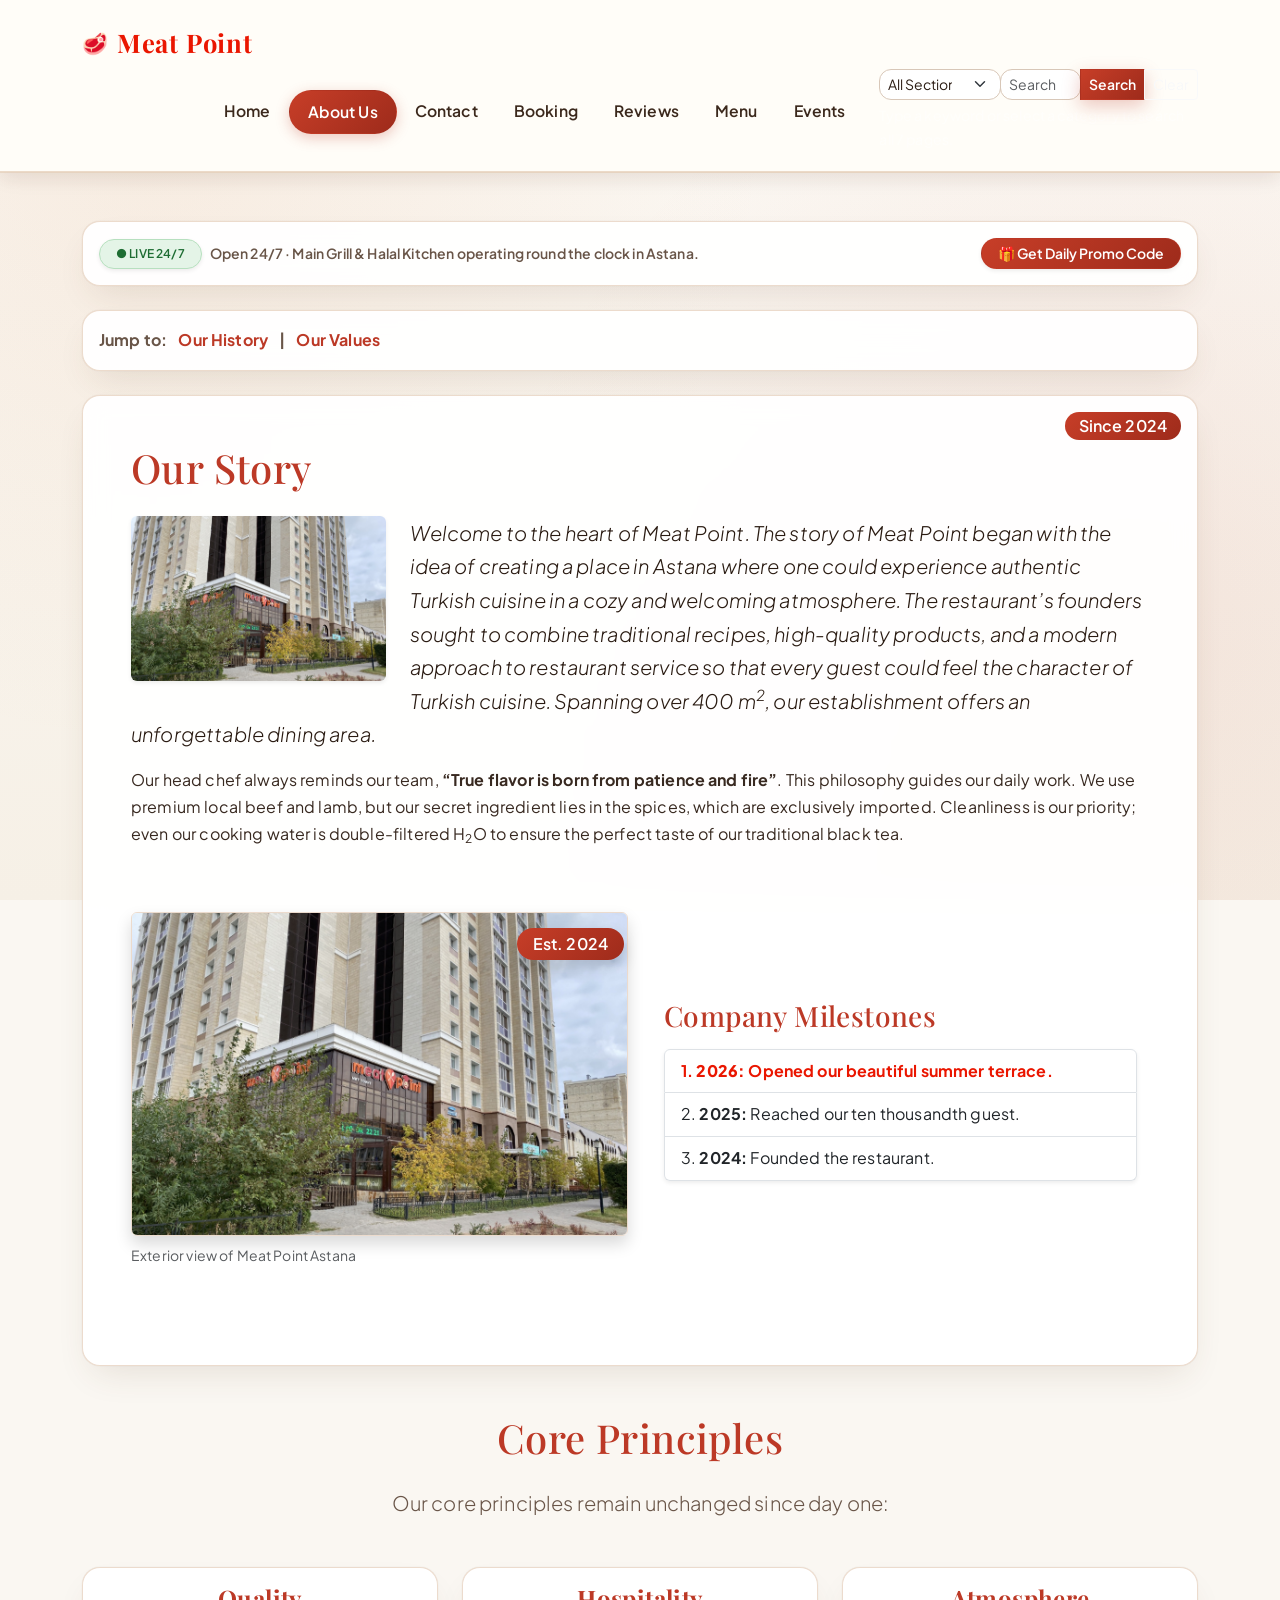
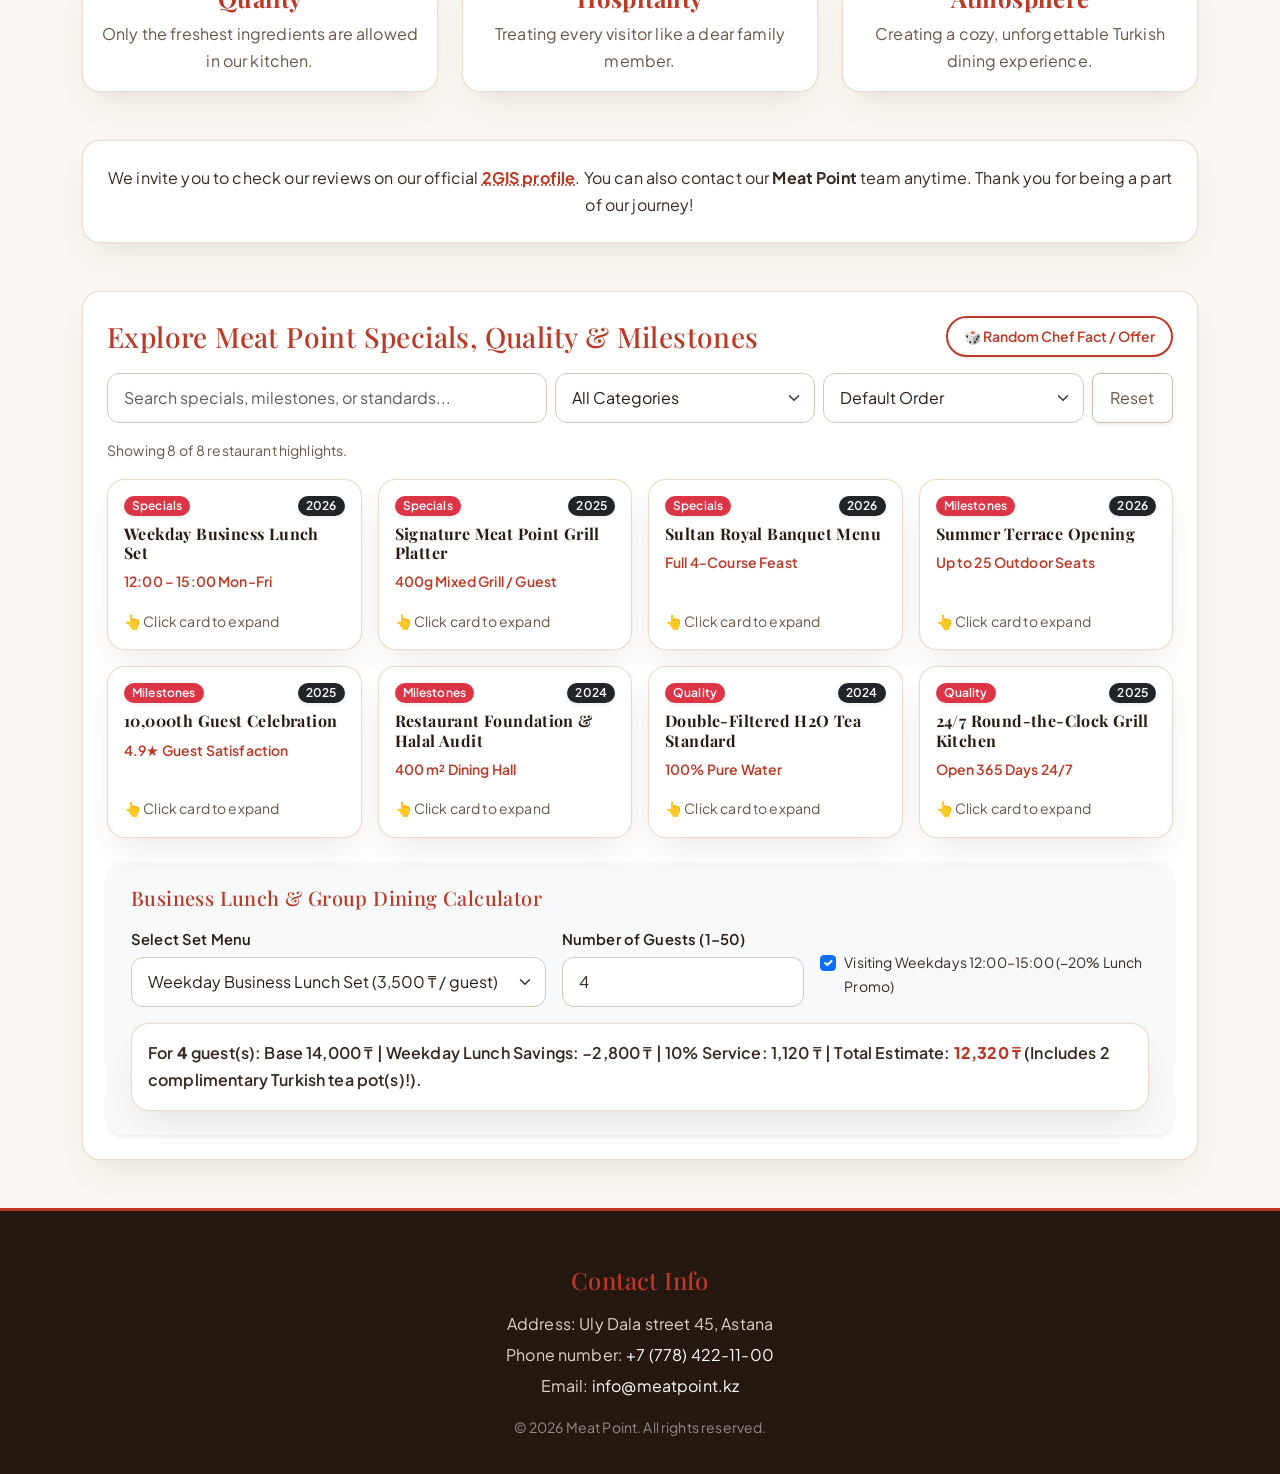
==== commit d08aa0c5: "fix(navbar): resolve contrast bugs and unify light warm navbar across all pages" ====
--- a/about.html
+++ b/about.html
@@ -14,7 +14,7 @@
 
     <style>
 
-        .custom-navbar { background-color: #1a1a1a !important; }
+        .custom-navbar { background-color: #fffdf8 !important; }
         .custom-navbar .navbar-brand { color: var(--accent, #dc3545) !important; }
 
         #nav-toggle { display: none; }
@@ -37,7 +37,7 @@
             .css-collapse {
                 display: none;
                 width: 100%;
-                background-color: #1a1a1a;
+                background-color: #fffdf8;
                 border-radius: 8px;
                 margin-top: 10px;
             }
--- a/css/luxury-theme.css
+++ b/css/luxury-theme.css
@@ -1,38 +1,35 @@
-@import url('https://fonts.googleapis.com/css2?family=Cinzel:wght@500;600;700;800&family=Plus+Jakarta+Sans:wght@300;400;500;600;700&display=swap');
+@import url('https://fonts.googleapis.com/css2?family=Playfair+Display:ital,wght@0,500;0,600;0,700;0,800;1,400&family=Plus+Jakarta+Sans:wght@300;400;500;600;700&display=swap');
 
 :root {
-  --bg-deep: #08090c;
-  --bg-body: #0d0f14;
-  --bg-surface: #131720;
-  --bg-surface-elevated: rgba(21, 26, 37, 0.85);
-  --bg-card: rgba(18, 22, 31, 0.75);
-  --bg-input: #0f1218;
-
-  --border-subtle: rgba(255, 255, 255, 0.08);
-  --border-light: rgba(255, 255, 255, 0.14);
-  --border-gold: rgba(212, 175, 55, 0.3);
-  --border-gold-bright: #d4af37;
-
-  --gold-primary: #d4af37;
-  --gold-light: #f5d77f;
-  --gold-glow: rgba(212, 175, 55, 0.35);
-  --gold-gradient: linear-gradient(135deg, #d4af37 0%, #aa820a 100%);
-
-  --crimson-primary: #c81e2b;
-  --crimson-light: #ff4d5a;
-  --crimson-glow: rgba(200, 30, 43, 0.4);
-  --crimson-gradient: linear-gradient(135deg, #e52d27 0%, #b31217 100%);
-
-  --text-white: #f8fafc;
-  --text-primary: #f1f5f9;
-  --text-secondary: #94a3b8;
-  --text-muted: #64748b;
-
-  --font-display: 'Cinzel', 'Playfair Display', Georgia, serif;
+  --bg-body: #faf7f2;
+  --bg-surface: #ffffff;
+  --bg-surface-soft: #f4eee5;
+  --bg-card: rgba(255, 255, 255, 0.94);
+  --bg-input: #ffffff;
+
+  --border-subtle: rgba(180, 140, 100, 0.16);
+  --border-warm: rgba(185, 125, 75, 0.28);
+  --border-gold: #c9933b;
+
+  --gold-primary: #b57a22;
+  --gold-light: #8e5c14;
+  --gold-glow: rgba(197, 140, 48, 0.22);
+
+  --terracotta-primary: #bc3926;
+  --terracotta-dark: #992817;
+  --terracotta-glow: rgba(188, 57, 38, 0.28);
+  --warm-gradient: linear-gradient(135deg, #c73e28 0%, #9e2b1b 100%);
+
+  --text-title: #2a1b12;
+  --text-primary: #382920;
+  --text-secondary: #695548;
+  --text-muted: #8c786c;
+
+  --font-display: 'Playfair Display', Georgia, serif;
   --font-sans: 'Plus Jakarta Sans', system-ui, -apple-system, sans-serif;
 
-  --shadow-luxury: 0 20px 40px -15px rgba(0, 0, 0, 0.8), 0 0 25px rgba(212, 175, 55, 0.08);
-  --shadow-hover: 0 25px 50px -12px rgba(0, 0, 0, 0.9), 0 0 35px rgba(212, 175, 55, 0.18);
+  --shadow-warm: 0 16px 36px -12px rgba(95, 62, 38, 0.14), 0 0 1px rgba(95, 62, 38, 0.2);
+  --shadow-hover: 0 22px 45px -10px rgba(95, 62, 38, 0.22), 0 0 15px rgba(188, 57, 38, 0.12);
   --radius-luxury: 18px;
 }
 
@@ -40,13 +37,12 @@
   background-color: var(--bg-body) !important;
   color: var(--text-primary) !important;
   font-family: var(--font-sans) !important;
-  letter-spacing: 0.2px;
-  line-height: 1.65;
-  overflow-x: hidden;
+  letter-spacing: 0.15px;
+  line-height: 1.68;
   background-image: 
-    radial-gradient(circle at 15% 20%, rgba(200, 30, 43, 0.06) 0%, transparent 40%),
-    radial-gradient(circle at 85% 60%, rgba(212, 175, 55, 0.05) 0%, transparent 45%),
-    linear-gradient(180deg, var(--bg-deep) 0%, var(--bg-body) 100%);
+    radial-gradient(circle at 12% 15%, rgba(214, 137, 76, 0.1) 0%, transparent 45%),
+    radial-gradient(circle at 88% 70%, rgba(188, 57, 38, 0.08) 0%, transparent 50%),
+    linear-gradient(180deg, #fcf9f5 0%, #f6f0e6 100%) !important;
   background-attachment: fixed;
 }
 
@@ -54,14 +50,14 @@
 .display-4, .display-5, .display-6,
 .navbar-brand {
   font-family: var(--font-display) !important;
-  letter-spacing: 0.8px;
+  letter-spacing: 0.4px;
   font-weight: 700;
-  color: var(--text-white);
+  color: var(--text-title) !important;
 }
 
 .text-danger, h1.text-danger, h2.text-danger, h3.text-danger, h4.text-danger {
-  color: var(--gold-primary) !important;
-  text-shadow: 0 0 20px var(--gold-glow);
+  color: var(--terracotta-primary) !important;
+  text-shadow: none;
 }
 
 .text-secondary, .text-muted, p.text-secondary, p.text-muted {
@@ -69,54 +65,84 @@
 }
 
 .text-dark {
-  color: var(--text-white) !important;
-}
-
+  color: var(--text-title) !important;
+}
+
+header,
+header.site-header,
+header nav,
+nav.navbar,
+.navbar,
+.navbar.bg-dark,
+.navbar.navbar-dark,
 .custom-navbar {
-  background: rgba(12, 14, 19, 0.85) !important;
-  backdrop-filter: blur(20px) saturate(180%);
-  -webkit-backdrop-filter: blur(20px) saturate(180%);
-  border-bottom: 1px solid var(--border-gold) !important;
-  box-shadow: 0 10px 30px rgba(0, 0, 0, 0.6);
-  transition: all 0.3s ease;
-}
-
+  background-color: #fffdf8 !important;
+  background: rgba(255, 253, 248, 0.96) !important;
+  backdrop-filter: blur(18px) saturate(160%) !important;
+  -webkit-backdrop-filter: blur(18px) saturate(160%) !important;
+  border-bottom: 1.5px solid var(--border-warm) !important;
+  box-shadow: 0 6px 20px rgba(90, 56, 30, 0.06) !important;
+}
+
+header .navbar-brand,
+.navbar .navbar-brand,
 .custom-navbar .navbar-brand {
-  color: var(--gold-primary) !important;
-  font-size: 1.55rem;
-  letter-spacing: 1.5px;
+  color: var(--terracotta-primary) !important;
+  font-family: var(--font-display) !important;
+  font-size: 1.6rem !important;
+  letter-spacing: 0.8px;
   display: inline-flex;
   align-items: center;
   gap: 8px;
 }
 
+header .navbar-brand::before,
+.navbar .navbar-brand::before,
 .custom-navbar .navbar-brand::before {
   content: "🥩";
-  font-size: 1.25rem;
-  filter: drop-shadow(0 0 10px var(--crimson-glow));
-}
-
-.navbar-nav .nav-link {
-  color: #cbd5e1 !important;
-  font-size: 0.95rem;
-  font-weight: 500;
-  letter-spacing: 0.5px;
-  padding: 8px 16px !important;
-  border-radius: 999px;
-  transition: all 0.25s ease;
-}
-
-.navbar-nav .nav-link:hover {
-  color: var(--gold-light) !important;
-  background: rgba(212, 175, 55, 0.1) !important;
-}
-
-.navbar-nav .nav-link.active {
-  color: var(--gold-light) !important;
-  background: rgba(212, 175, 55, 0.18) !important;
-  border: 1px solid var(--border-gold) !important;
-  border-bottom: 1px solid var(--border-gold) !important;
-  box-shadow: 0 0 15px rgba(212, 175, 55, 0.2);
+  font-size: 1.3rem;
+}
+
+.navbar .navbar-nav .nav-link,
+.navbar-nav .nav-link,
+.navbar-dark .navbar-nav .nav-link {
+  color: #3b281c !important;
+  font-size: 0.98rem !important;
+  font-weight: 600 !important;
+  padding: 8px 18px !important;
+  border-radius: 999px !important;
+  transition: all 0.25s ease !important;
+}
+
+.navbar .navbar-nav .nav-link:hover,
+.navbar-nav .nav-link:hover,
+.navbar-dark .navbar-nav .nav-link:hover {
+  color: var(--terracotta-primary) !important;
+  background: rgba(188, 57, 38, 0.09) !important;
+}
+
+.navbar .navbar-nav .nav-link.active,
+.navbar-nav .nav-link.active,
+.navbar-dark .navbar-nav .nav-link.active {
+  color: #ffffff !important;
+  background: var(--warm-gradient) !important;
+  border: 1px solid transparent !important;
+  box-shadow: 0 4px 14px var(--terracotta-glow) !important;
+}
+
+@media (max-width: 991.98px) {
+  .css-collapse,
+  .navbar-collapse {
+    background-color: #fffdf8 !important;
+    border: 1px solid var(--border-warm) !important;
+    box-shadow: 0 12px 30px rgba(90, 56, 30, 0.12) !important;
+    border-radius: 14px !important;
+    padding: 12px !important;
+  }
+  .navbar-toggler-icon,
+  .nav-toggle-label span {
+    filter: invert(0.2) sepia(1) hue-rotate(330deg) brightness(0.4);
+  }
 }
 
 .card,
@@ -124,177 +150,157 @@
 article.card,
 .kamza-card {
   background: var(--bg-card) !important;
-  backdrop-filter: blur(16px);
-  -webkit-backdrop-filter: blur(16px);
-  border: 1px solid var(--border-subtle) !important;
+  backdrop-filter: blur(12px);
+  -webkit-backdrop-filter: blur(12px);
+  border: 1px solid var(--border-warm) !important;
   border-radius: var(--radius-luxury) !important;
   color: var(--text-primary) !important;
-  box-shadow: var(--shadow-luxury) !important;
-  transition: transform 0.35s cubic-bezier(0.16, 1, 0.3, 1), box-shadow 0.35s ease, border-color 0.35s ease !important;
+  box-shadow: var(--shadow-warm) !important;
+  transition: transform 0.3s cubic-bezier(0.16, 1, 0.3, 1), box-shadow 0.3s ease, border-color 0.3s ease !important;
 }
 
 .card:hover,
 article.card:hover,
 .kamza-card:hover {
-  transform: translateY(-8px) !important;
-  border-color: var(--border-gold) !important;
+  transform: translateY(-6px) !important;
+  border-color: var(--terracotta-primary) !important;
   box-shadow: var(--shadow-hover) !important;
 }
 
 .card-title, .h4, .h5, .h6 {
-  color: var(--text-white) !important;
+  color: var(--text-title) !important;
 }
 
 .card-footer {
-  background: rgba(10, 13, 18, 0.6) !important;
+  background: #fbf7f0 !important;
   border-top: 1px solid var(--border-subtle) !important;
   border-bottom-left-radius: var(--radius-luxury) !important;
   border-bottom-right-radius: var(--radius-luxury) !important;
 }
 
 .btn-danger {
-  background: var(--crimson-gradient) !important;
-  border: 1px solid rgba(255, 255, 255, 0.15) !important;
+  background: var(--warm-gradient) !important;
+  border: 1px solid rgba(188, 57, 38, 0.4) !important;
   color: #ffffff !important;
   font-weight: 600;
-  letter-spacing: 0.6px;
   border-radius: 999px;
-  padding: 10px 24px;
-  box-shadow: 0 8px 20px var(--crimson-glow);
-  transition: all 0.3s cubic-bezier(0.16, 1, 0.3, 1);
+  padding: 10px 26px;
+  box-shadow: 0 6px 18px var(--terracotta-glow);
+  transition: all 0.25s ease;
 }
 
 .btn-danger:hover {
-  transform: translateY(-2px) scale(1.02);
-  box-shadow: 0 12px 28px rgba(229, 45, 39, 0.55);
-  border-color: rgba(255, 255, 255, 0.3) !important;
+  transform: translateY(-2px);
+  box-shadow: 0 10px 24px rgba(188, 57, 38, 0.4);
 }
 
 .btn-outline-danger {
   background: transparent !important;
-  border: 1px solid var(--border-gold) !important;
-  color: var(--gold-light) !important;
+  border: 2px solid var(--terracotta-primary) !important;
+  color: var(--terracotta-primary) !important;
   font-weight: 600;
   border-radius: 999px;
-  padding: 10px 24px;
-  transition: all 0.3s ease;
+  padding: 8px 24px;
+  transition: all 0.25s ease;
 }
 
 .btn-outline-danger:hover {
-  background: rgba(212, 175, 55, 0.15) !important;
-  border-color: var(--gold-primary) !important;
+  background: var(--terracotta-primary) !important;
   color: #ffffff !important;
   transform: translateY(-2px);
-  box-shadow: 0 8px 20px var(--gold-glow);
+  box-shadow: 0 6px 16px var(--terracotta-glow);
 }
 
 .btn-outline-secondary {
-  border-color: var(--border-light) !important;
-  color: #cbd5e1 !important;
+  border-color: #cdb9a8 !important;
+  color: var(--text-secondary) !important;
   border-radius: 999px;
 }
 
 .btn-outline-secondary:hover {
-  background: rgba(255, 255, 255, 0.08) !important;
-  color: #ffffff !important;
+  background: #ede2d3 !important;
+  color: var(--text-title) !important;
 }
 
 .form-control,
 .form-select {
   background-color: var(--bg-input) !important;
-  border: 1px solid var(--border-light) !important;
-  color: #ffffff !important;
+  border: 1.5px solid #d8c7b8 !important;
+  color: var(--text-title) !important;
   border-radius: 12px !important;
   padding: 12px 16px;
-  transition: all 0.25s ease;
-}
-
-.form-control::placeholder {
-  color: #64748b !important;
+  transition: all 0.2s ease;
 }
 
 .form-control:focus,
 .form-select:focus {
-  background-color: #141822 !important;
-  border-color: var(--gold-primary) !important;
-  box-shadow: 0 0 0 4px var(--gold-glow) !important;
-  color: #ffffff !important;
+  background-color: #ffffff !important;
+  border-color: var(--terracotta-primary) !important;
+  box-shadow: 0 0 0 4px rgba(188, 57, 38, 0.15) !important;
+  color: var(--text-title) !important;
 }
 
 .form-label {
-  color: #e2e8f0 !important;
-  font-weight: 500;
-  font-size: 0.9rem;
-  letter-spacing: 0.3px;
+  color: var(--text-title) !important;
+  font-weight: 600;
+  font-size: 0.92rem;
   margin-bottom: 6px;
-}
-
-.form-select option {
-  background-color: #10141d;
-  color: #ffffff;
 }
 
 .badge {
   font-weight: 600;
-  letter-spacing: 0.4px;
   border-radius: 999px;
   padding: 6px 14px;
 }
 
 .badge.bg-danger {
-  background: var(--crimson-gradient) !important;
-  box-shadow: 0 4px 12px var(--crimson-glow);
+  background: var(--warm-gradient) !important;
 }
 
 .badge.bg-warning, .badge.text-bg-warning {
-  background: rgba(212, 175, 55, 0.18) !important;
-  color: var(--gold-light) !important;
-  border: 1px solid var(--border-gold);
+  background: #faeed4 !important;
+  color: #945800 !important;
+  border: 1px solid #ebd09b;
 }
 
 .badge.bg-success, .badge.text-bg-success {
-  background: rgba(16, 185, 129, 0.15) !important;
-  color: #34d399 !important;
-  border: 1px solid rgba(16, 185, 129, 0.3);
+  background: #e4f4e7 !important;
+  color: #1e6d33 !important;
+  border: 1px solid #b7e0bf;
 }
 
 .badge.bg-info, .badge.text-bg-info {
-  background: rgba(56, 189, 248, 0.15) !important;
-  color: #38bdf8 !important;
-  border: 1px solid rgba(56, 189, 248, 0.3);
+  background: #e0f2fe !important;
+  color: #0369a1 !important;
+  border: 1px solid #bae6fd;
 }
 
 .badge.bg-secondary, .badge.text-bg-secondary {
-  background: rgba(255, 255, 255, 0.08) !important;
-  color: #cbd5e1 !important;
-  border: 1px solid var(--border-subtle);
+  background: #ece3d8 !important;
+  color: var(--text-secondary) !important;
+  border: 1px solid #ddd2c4;
 }
 
 .alert-info, .alert-success, .alert-warning {
-  background: var(--bg-surface) !important;
-  border: 1px solid var(--border-gold) !important;
+  background: #fff9f0 !important;
+  border: 1px solid #e8cbab !important;
   border-radius: var(--radius-luxury) !important;
   color: var(--text-primary) !important;
-  box-shadow: var(--shadow-luxury);
-}
-
-.alert-info h4, .alert-info h5, .alert-heading {
-  color: var(--gold-light) !important;
+  box-shadow: var(--shadow-warm);
 }
 
 .blockquote {
-  background: var(--bg-card) !important;
-  backdrop-filter: blur(16px);
-  border: 1px solid var(--border-subtle) !important;
-  border-left: 4px solid var(--gold-primary) !important;
+  background: #ffffff !important;
+  border: 1px solid var(--border-warm) !important;
+  border-left: 5px solid var(--terracotta-primary) !important;
   border-radius: var(--radius-luxury) !important;
   color: var(--text-primary) !important;
   padding: 24px !important;
-  box-shadow: var(--shadow-luxury);
+  box-shadow: var(--shadow-warm);
 }
 
 .blockquote p {
-  color: #e2e8f0 !important;
+  color: var(--text-title) !important;
   font-size: 1.15rem;
   font-style: italic;
   line-height: 1.7;
@@ -302,183 +308,125 @@
 
 .figure img {
   border-radius: var(--radius-luxury);
-  border: 1px solid var(--border-subtle);
-  box-shadow: 0 15px 35px rgba(0, 0, 0, 0.7);
-  transition: transform 0.4s ease, border-color 0.4s ease;
+  border: 1px solid var(--border-warm);
+  box-shadow: 0 12px 30px rgba(95, 62, 38, 0.12);
+  transition: transform 0.3s ease;
 }
 
 .figure:hover img {
-  transform: scale(1.02);
-  border-color: var(--border-gold);
-}
-
-.figure-caption {
-  color: var(--text-secondary) !important;
-  margin-top: 10px;
-  font-size: 0.88rem;
-  letter-spacing: 0.3px;
-}
-
-.site-footer,
-footer.container-fluid {
-  background: #08090d !important;
-  border-top: 1px solid var(--border-gold) !important;
-  color: var(--text-secondary) !important;
-  padding-top: 60px !important;
-  padding-bottom: 40px !important;
-}
-
-.site-footer h2, footer h2, .site-footer h4, footer h4 {
-  color: var(--gold-primary) !important;
-  font-family: var(--font-display) !important;
-  letter-spacing: 1px;
-}
-
-.site-footer a, footer a {
-  color: #cbd5e1 !important;
-  transition: color 0.25s ease;
-}
-
-.site-footer a:hover, footer a:hover {
-  color: var(--gold-light) !important;
-}
-
-.scroll-to-top {
-  background: var(--crimson-gradient) !important;
-  border: 1px solid rgba(255, 255, 255, 0.2) !important;
-  color: #ffffff !important;
-  box-shadow: 0 8px 24px var(--crimson-glow) !important;
-  transition: all 0.3s cubic-bezier(0.16, 1, 0.3, 1);
-}
-
-.scroll-to-top:hover {
-  transform: translateY(-4px) scale(1.05);
-  box-shadow: 0 14px 30px rgba(229, 45, 39, 0.6) !important;
-}
-
-::-webkit-scrollbar {
-  width: 10px;
-}
-
-::-webkit-scrollbar-track {
-  background: var(--bg-deep);
-}
-
-::-webkit-scrollbar-thumb {
-  background: rgba(212, 175, 55, 0.3);
-  border-radius: 999px;
-  border: 2px solid var(--bg-deep);
-}
-
-::-webkit-scrollbar-thumb:hover {
-  background: var(--gold-primary);
+  transform: scale(1.015);
 }
 
 #home-hero {
   position: relative;
-  background: linear-gradient(135deg, rgba(16, 20, 29, 0.92) 0%, rgba(10, 12, 18, 0.97) 100%), url('../images/meatpointout.png') center/cover no-repeat !important;
-  border: 1px solid var(--border-gold) !important;
+  background: linear-gradient(135deg, rgba(255, 252, 248, 0.92) 0%, rgba(247, 238, 227, 0.94) 100%), url('../images/meatpointout.png') center/cover no-repeat !important;
+  border: 1px solid var(--border-warm) !important;
   border-radius: 24px !important;
   padding: 44px !important;
-  box-shadow: 0 30px 60px -15px rgba(0, 0, 0, 0.9), 0 0 35px rgba(212, 175, 55, 0.12) !important;
+  box-shadow: var(--shadow-warm) !important;
   overflow: hidden;
 }
 
 #home-hero::before {
   content: "";
   position: absolute;
-  top: 0;
-  left: 0;
-  right: 0;
-  bottom: 0;
-  background: radial-gradient(circle at top right, rgba(200, 30, 43, 0.22) 0%, transparent 65%);
+  top: 0; left: 0; right: 0; bottom: 0;
+  background: radial-gradient(circle at top right, rgba(220, 115, 60, 0.15) 0%, transparent 65%);
   pointer-events: none;
 }
 
 #home-hero .display-5 {
   font-size: clamp(2rem, 4vw, 3rem);
-  text-shadow: 0 4px 20px rgba(0, 0, 0, 0.8);
+  color: var(--text-title) !important;
 }
 
 #home-hero .lead {
-  font-size: 1.18rem;
+  font-size: 1.15rem;
   line-height: 1.8;
-  color: #cbd5e1 !important;
+  color: var(--text-secondary) !important;
 }
 
 #atmosphere figure img {
   border-radius: 20px;
-  max-height: 540px;
+  max-height: 520px;
   object-fit: cover;
   width: 100%;
-  box-shadow: 0 25px 60px rgba(0, 0, 0, 0.9);
-  border: 1px solid var(--border-gold);
+  box-shadow: var(--shadow-warm);
+  border: 1px solid var(--border-warm);
 }
 
 .notice-aside .alert-info {
-  background: linear-gradient(135deg, rgba(20, 25, 36, 0.95) 0%, rgba(14, 18, 26, 0.98) 100%) !important;
-  border: 1px solid var(--border-gold) !important;
+  background: linear-gradient(135deg, #fffcf8 0%, #f9f2e7 100%) !important;
+  border: 1px solid var(--border-warm) !important;
   border-radius: 20px !important;
   padding: 24px 30px;
-  box-shadow: 0 20px 45px rgba(0, 0, 0, 0.7);
-}
-
-.table {
-  --bs-table-bg: transparent;
-  --bs-table-color: var(--text-primary);
-  border-color: var(--border-subtle);
+  box-shadow: var(--shadow-warm);
+}
+
+.site-footer,
+footer.container-fluid {
+  background: #251810 !important;
+  border-top: 3px solid var(--terracotta-primary) !important;
+  color: #dfd3ca !important;
+  padding-top: 55px !important;
+  padding-bottom: 35px !important;
+}
+
+.site-footer h2, footer h2, .site-footer h4, footer h4 {
+  color: #f7dfc8 !important;
+  font-family: var(--font-display) !important;
+}
+
+.site-footer a, footer a {
+  color: #f3decb !important;
+}
+
+.site-footer a:hover, footer a:hover {
+  color: #ffffff !important;
+}
+
+.scroll-to-top {
+  background: var(--warm-gradient) !important;
+  border: 1px solid rgba(255, 255, 255, 0.4) !important;
+  color: #ffffff !important;
+  box-shadow: 0 6px 20px var(--terracotta-glow) !important;
 }
 
 .table thead th {
   font-family: var(--font-display);
-  letter-spacing: 0.8px;
-  color: var(--gold-light);
-  border-bottom: 2px solid var(--border-gold);
-  background: rgba(20, 25, 36, 0.7);
-}
-
-.table tbody tr {
-  transition: background 0.2s ease;
+  color: var(--terracotta-dark);
+  border-bottom: 2px solid var(--border-warm);
+  background: #fbf5ed;
 }
 
 .table tbody tr:hover {
-  background: rgba(212, 175, 55, 0.06);
+  background: rgba(188, 57, 38, 0.04);
 }
 
 .accordion-item {
   background: var(--bg-card) !important;
-  border: 1px solid var(--border-subtle) !important;
+  border: 1px solid var(--border-warm) !important;
   border-radius: 14px !important;
   margin-bottom: 12px;
   overflow: hidden;
 }
 
 .accordion-button {
-  background: var(--bg-surface) !important;
-  color: var(--text-white) !important;
+  background: #fdfaf5 !important;
+  color: var(--text-title) !important;
   font-family: var(--font-display);
   font-size: 1.05rem;
-  padding: 18px 24px;
 }
 
 .accordion-button:not(.collapsed) {
-  color: var(--gold-light) !important;
-  background: rgba(212, 175, 55, 0.12) !important;
-  box-shadow: inset 0 -1px 0 var(--border-gold);
-}
-
-.accordion-body {
-  color: var(--text-secondary);
-  background: var(--bg-card);
-  padding: 20px 24px;
-  line-height: 1.7;
+  color: var(--terracotta-primary) !important;
+  background: #f9ede0 !important;
 }
 
 .live-status-bar,
 .restaurant-status-card {
-  background: rgba(18, 22, 31, 0.85) !important;
-  backdrop-filter: blur(16px);
-  border: 1px solid var(--border-gold) !important;
+  background: #ffffff !important;
+  border: 1px solid var(--border-warm) !important;
   border-radius: 16px !important;
-  box-shadow: 0 10px 30px rgba(0, 0, 0, 0.6);
-}
+  box-shadow: var(--shadow-warm);
+}
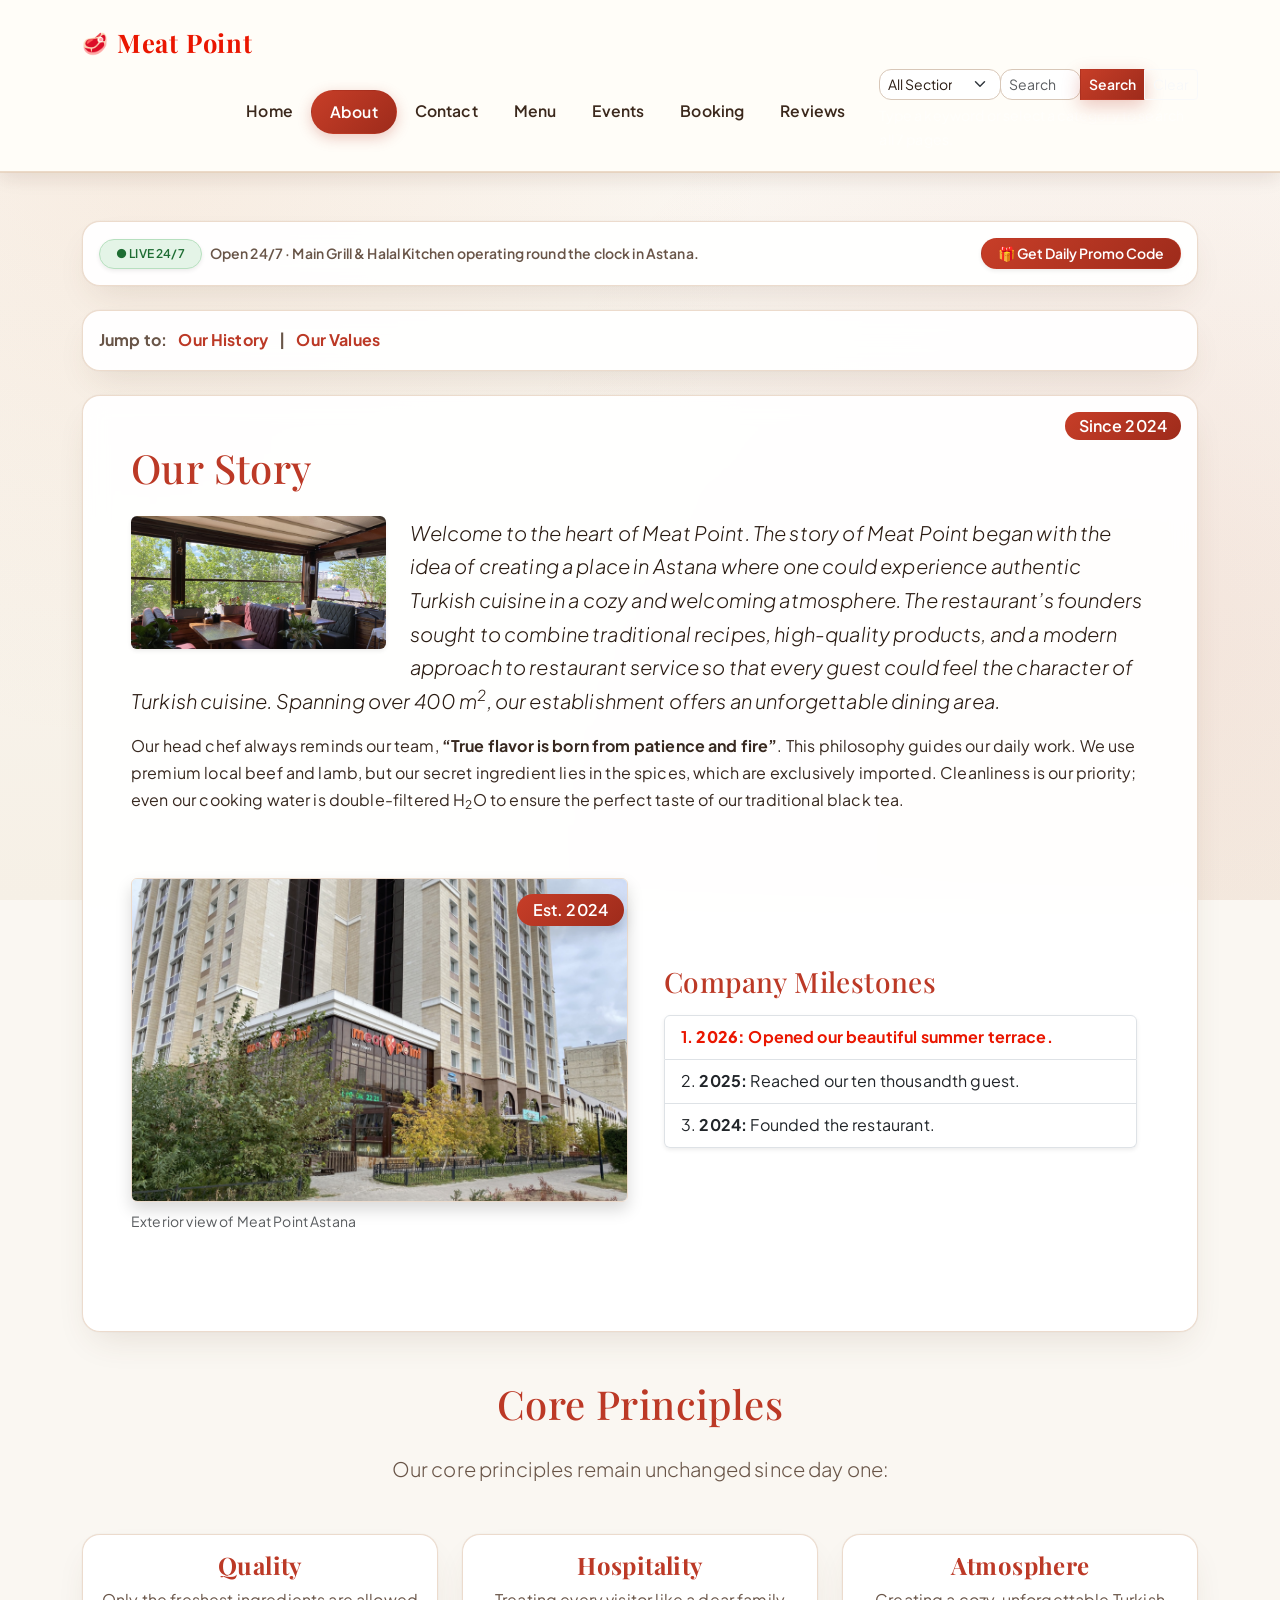
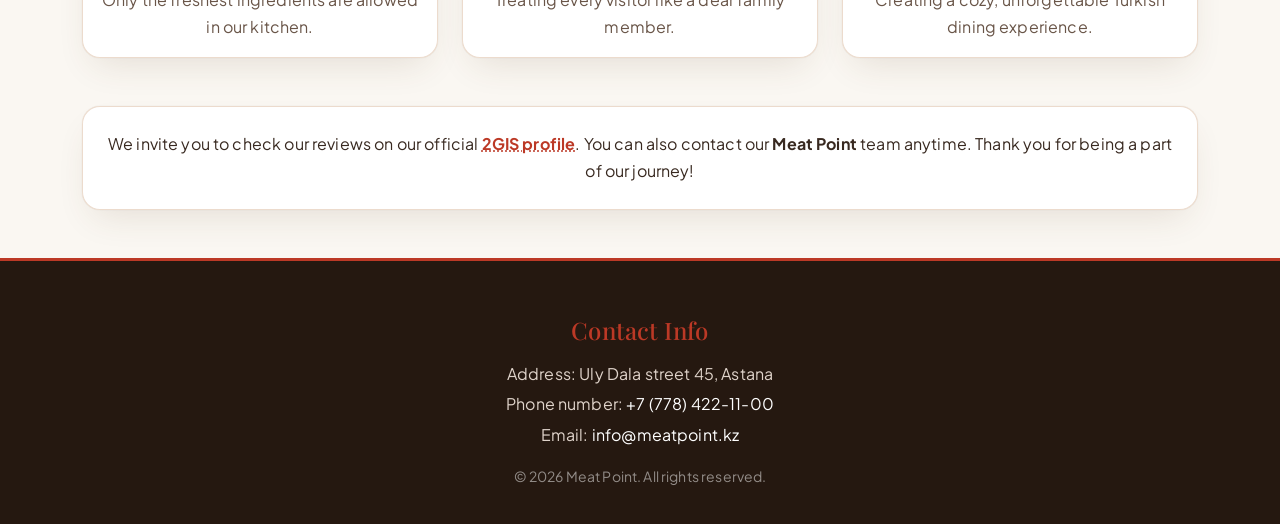
==== commit 652109d2: "fix(final): remove explorer from home/about, remove duplicate forms, align layouts and polish UI" ====
--- a/about.html
+++ b/about.html
@@ -91,8 +91,10 @@
             <div class="css-collapse">
                 <ul class="navbar-nav ms-auto mb-2 mb-lg-0 nav-list d-flex justify-content-end w-100">
                     <li class="nav-item"><a href="index.html" class="nav-link">Home</a></li>
-                    <li class="nav-item"><a href="about.html" class="nav-link active" aria-current="page">About Us</a></li>
+                    <li class="nav-item"><a href="about.html" class="nav-link active" aria-current="page">About</a></li>
                     <li class="nav-item"><a href="contacts.html" class="nav-link">Contact</a></li>
+                    <li class="nav-item"><a href="menu.html" class="nav-link">Menu</a></li>
+                    <li class="nav-item"><a href="events.html" class="nav-link">Events</a></li>
                     <li class="nav-item"><a href="booking.html" class="nav-link">Booking</a></li>
                     <li class="nav-item"><a href="feedback.html" class="nav-link">Reviews</a></li>
                 </ul>
@@ -114,7 +116,7 @@
         <h2 class="h1 text-danger mb-4">Our Story</h2>
 
         <div class="clearfix mb-4">
-            <img src="images/meatpointout.png" alt="Meat Point Out" class="float-md-start me-4 mb-3 rounded shadow-sm img-fluid w-25">
+            <img src="images/interior.png" alt="Cozy dining interior of Meat Point" class="float-md-start me-4 mb-3 rounded shadow-sm img-fluid w-25">
             <p class="highlight-text fst-italic lead text-dark">Welcome to the heart of Meat Point. The story of Meat Point began with the idea of creating a place in Astana where one could experience authentic Turkish cuisine in a cozy and welcoming atmosphere. The restaurant’s founders sought to combine traditional recipes, high‑quality products, and a modern approach to restaurant service so that every guest could feel the character of Turkish cuisine. Spanning over 400 m<sup>2</sup>, our establishment offers an unforgettable dining area.</p>
             <p class="clearfix">Our head chef always reminds our team, <q class="fw-bold">True flavor is born from patience and fire</q>. This philosophy guides our daily work. We use premium local beef and lamb, but our secret ingredient lies in the spices, which are exclusively imported. Cleanliness is our priority; even our cooking water is double-filtered H<sub>2</sub>O to ensure the perfect taste of our traditional black tea.</p>
         </div>
--- a/css/luxury-theme.css
+++ b/css/luxury-theme.css
@@ -430,3 +430,29 @@
   border-radius: 16px !important;
   box-shadow: var(--shadow-warm);
 }
+
+.btn-primary {
+  background: var(--warm-gradient) !important;
+  border-color: rgba(188, 57, 38, 0.4) !important;
+  color: #ffffff !important;
+  font-weight: 600 !important;
+  border-radius: 999px !important;
+  padding: 10px 26px !important;
+  box-shadow: 0 6px 18px var(--terracotta-glow) !important;
+  transition: all 0.25s ease !important;
+}
+
+.btn-primary:hover {
+  background: linear-gradient(135deg, #b93722 0%, #8c2415 100%) !important;
+  box-shadow: 0 10px 24px rgba(188, 57, 38, 0.4) !important;
+  transform: translateY(-2px);
+}
+
+.bg-light {
+  background-color: var(--bg-surface-soft) !important;
+}
+
+.table-dark {
+  --bs-table-bg: #2a1b12 !important;
+  --bs-table-color: #fffdf8 !important;
+}
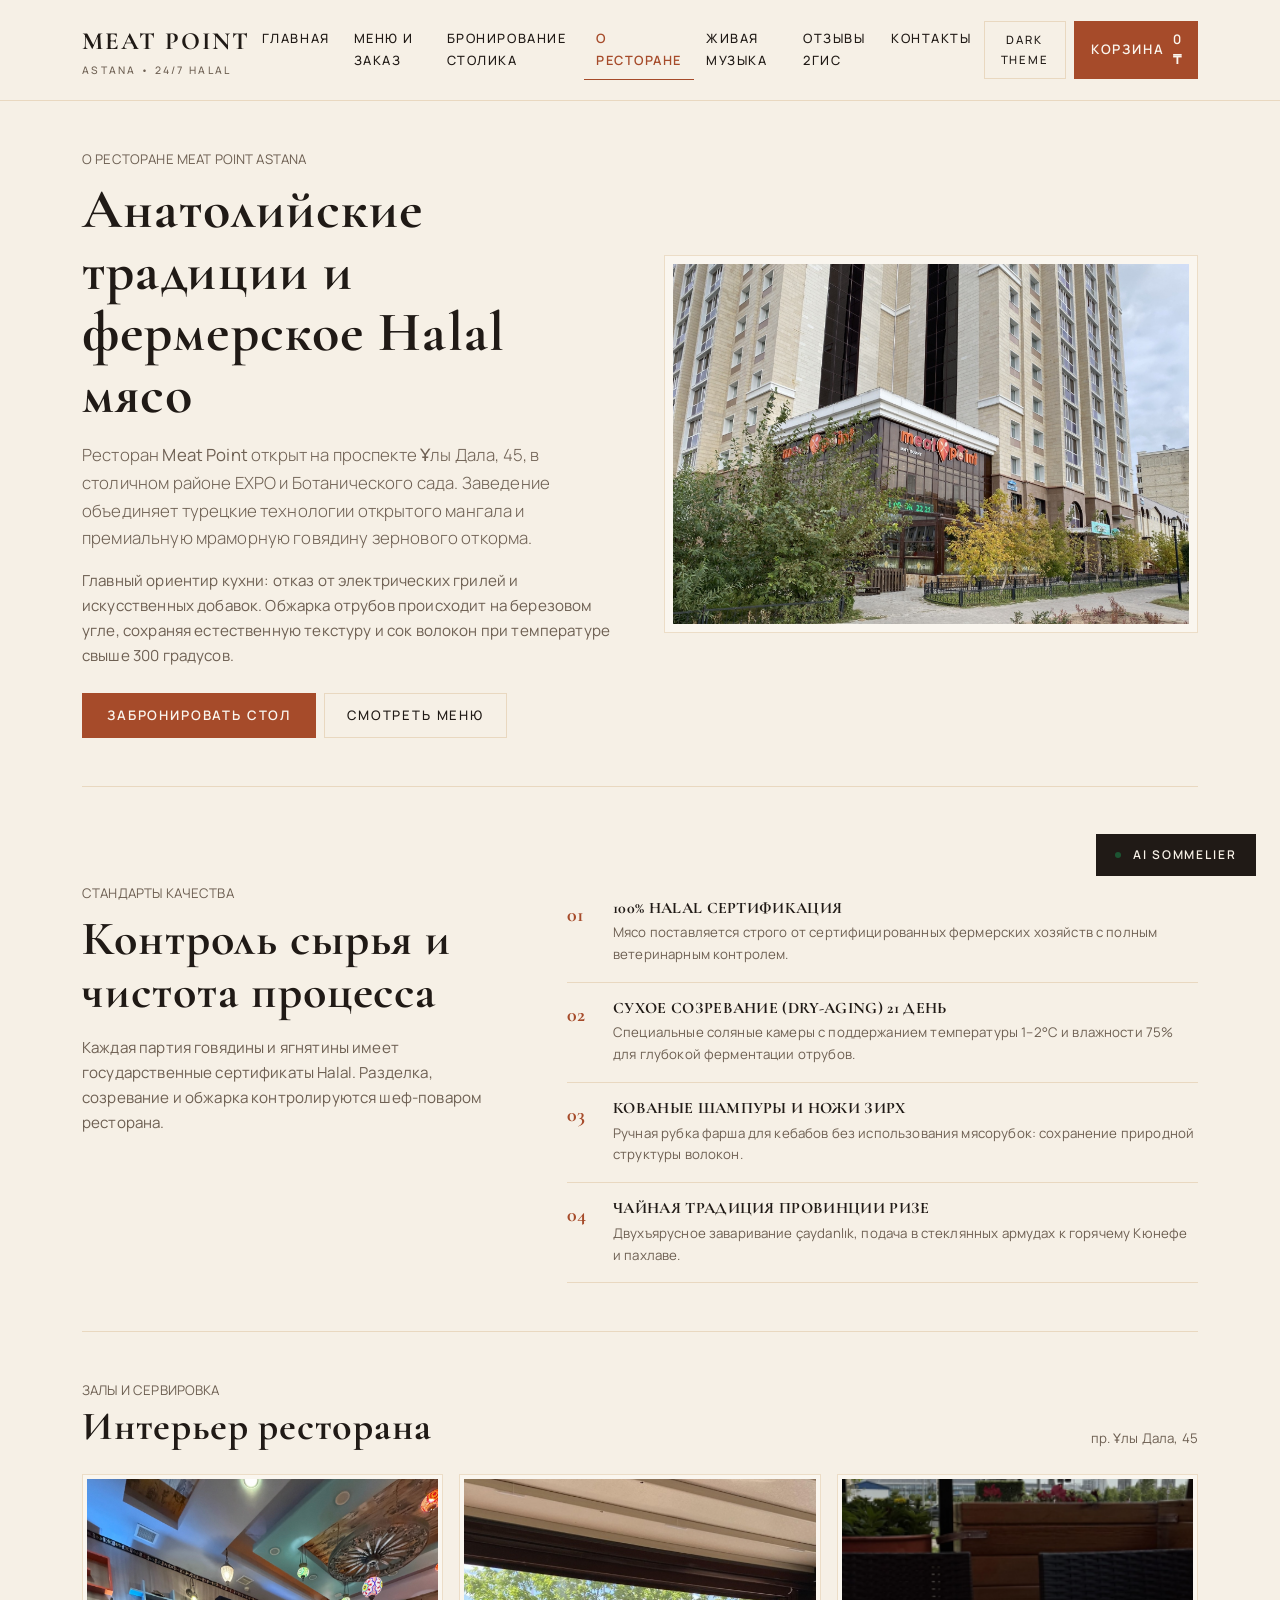
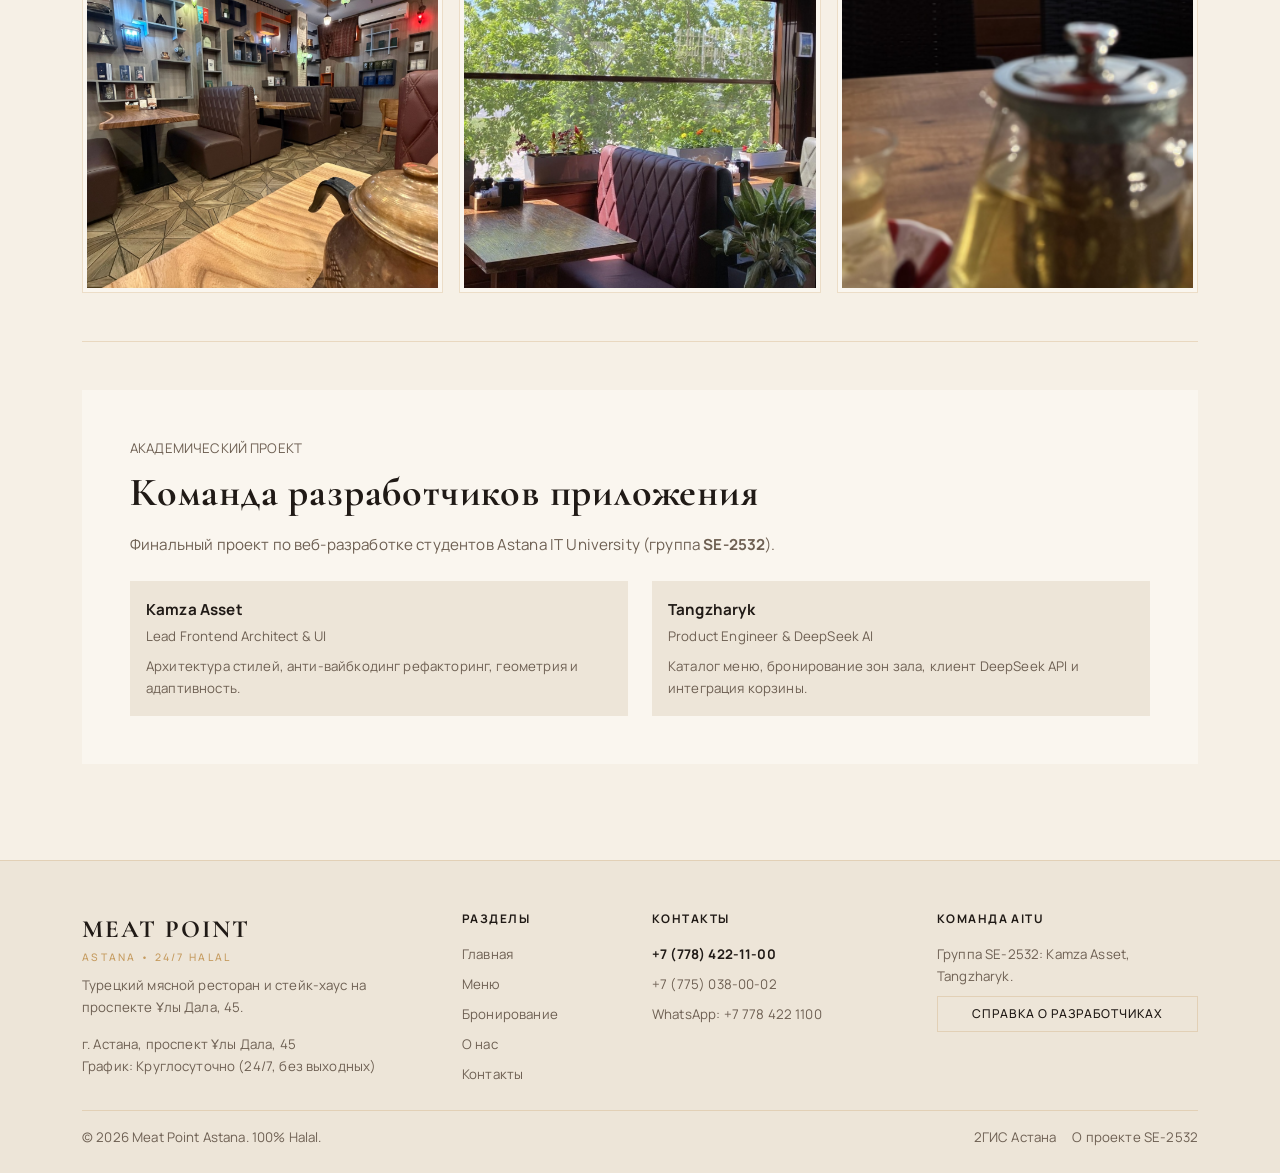
==== commit a9b179e8: "feat(release): final editorial release v2.0 - anti-vibe-coding refactoring, zero emojis, unified lux" ====
--- a/about.html
+++ b/about.html
@@ -1,193 +1,260 @@
 <!DOCTYPE html>
-<html lang="en">
+<html lang="ru">
 <head>
-    <meta charset="UTF-8">
-    <meta name="viewport" content="width=device-width, initial-scale=1.0">
-    <meta name="description" content="Learn about the history, values, and the team behind Meat Point Astana restaurant.">
-    <meta name="author" content="Kamza Asset">
-    <title>About Us | Meat Point Restaurant</title>
-
-    <link href="https://cdn.jsdelivr.net/npm/bootstrap@5.3.3/dist/css/bootstrap.min.css" rel="stylesheet">
-    <link rel="stylesheet" href="css/base.css">
-    <link rel="stylesheet" href="css/kamza.css">
+  <meta charset="UTF-8">
+  <meta name="viewport" content="width=device-width, initial-scale=1.0">
+  <meta name="description" content="О ресторане Meat Point Astana. Философия анатолийского мангала, 100% Halal стандарты, сухое созревание говядины 21 день. пр. Ұлы Дала, 45.">
+  <meta name="author" content="Kamza Asset, Tangzharyk (Astana IT University, SE-2532)">
+  <title>О ресторане Meat Point Astana | Анатолийский мангал 24/7</title>
+
+  <!-- Google Fonts: Cormorant Garamond & Manrope -->
+  <link rel="preconnect" href="https://fonts.googleapis.com">
+  <link rel="preconnect" href="https://fonts.gstatic.com" crossorigin>
+  <link href="https://fonts.googleapis.com/css2?family=Cormorant+Garamond:ital,wght@0,500;0,600;0,700;1,500;1,600&family=Manrope:wght@300;400;500;600;700&display=swap" rel="stylesheet">
+  <link href="https://cdn.jsdelivr.net/npm/bootstrap@5.3.3/dist/css/bootstrap.min.css" rel="stylesheet">
+
+  <!-- Editorial Gastronomic Design System -->
   <link rel="stylesheet" href="css/luxury-theme.css">
-
-    <style>
-
-        .custom-navbar { background-color: #fffdf8 !important; }
-        .custom-navbar .navbar-brand { color: var(--accent, #dc3545) !important; }
-
-        #nav-toggle { display: none; }
-        .nav-toggle-label {
-            display: none;
-            cursor: pointer;
-            border: 1px solid rgba(255, 255, 255, 0.2);
-            padding: 0.25rem 0.75rem;
-            border-radius: 0.375rem;
-        }
-        .nav-toggle-label span {
-            display: block;
-            width: 1.5em;
-            height: 1.5em;
-            background: transparent url("data:image/svg+xml,%3csvg xmlns='http://www.w3.org/2000/svg' viewBox='0 0 30 30'%3e%3cpath stroke='rgba%28255, 255, 255, 0.55%29' stroke-linecap='round' stroke-miterlimit='10' stroke-width='2' d='M4 7h22M4 15h22M4 23h22'/%3e%3c/svg%3e") center/100% no-repeat;
-        }
-
-        @media (max-width: 991.98px) {
-            .nav-toggle-label { display: block; }
-            .css-collapse {
-                display: none;
-                width: 100%;
-                background-color: #fffdf8;
-                border-radius: 8px;
-                margin-top: 10px;
-            }
-            #nav-toggle:checked ~ .css-collapse { display: block; }
-
-            .navbar-nav .nav-link {
-                padding: 16px 20px !important;
-                color: #ffffff !important;
-                font-weight: 500;
-                font-size: 1.1rem;
-            }
-            .navbar-nav .nav-link:hover { background-color: rgba(255, 255, 255, 0.05); }
-            .navbar-nav .nav-link.active {
-                background-color: #c81e2b !important;
-                border-radius: 8px;
-            }
-        }
-
-        @media (min-width: 992px) {
-            .css-collapse {
-                display: flex !important;
-                flex-basis: auto;
-                flex-grow: 1;
-                align-items: center;
-            }
-            .navbar-nav { flex-direction: row; }
-            .navbar-nav .nav-link {
-                padding-right: 0.5rem;
-                padding-left: 0.5rem;
-                color: #ffffff !important;
-            }
-            .navbar-nav .nav-link.active {
-                color: var(--accent, #dc3545) !important;
-                border-bottom: 2px solid var(--accent, #dc3545) !important;
-            }
-        }
-    </style>
 </head>
-<body class="bg-light">
-
-<header class="site-header sticky-top shadow-sm">
-    <nav class="navbar custom-navbar py-3">
-        <div class="container d-flex flex-wrap align-items-center justify-content-between">
-            <a class="navbar-brand fw-bold m-0" href="index.html">Meat Point</a>
-
-            <input type="checkbox" id="nav-toggle">
-            <label for="nav-toggle" class="nav-toggle-label m-0">
-                <span></span>
-            </label>
-
-            <div class="css-collapse">
-                <ul class="navbar-nav ms-auto mb-2 mb-lg-0 nav-list d-flex justify-content-end w-100">
-                    <li class="nav-item"><a href="index.html" class="nav-link">Home</a></li>
-                    <li class="nav-item"><a href="about.html" class="nav-link active" aria-current="page">About</a></li>
-                    <li class="nav-item"><a href="contacts.html" class="nav-link">Contact</a></li>
-                    <li class="nav-item"><a href="menu.html" class="nav-link">Menu</a></li>
-                    <li class="nav-item"><a href="events.html" class="nav-link">Events</a></li>
-                    <li class="nav-item"><a href="booking.html" class="nav-link">Booking</a></li>
-                    <li class="nav-item"><a href="feedback.html" class="nav-link">Reviews</a></li>
-                </ul>
-            </div>
-        </div>
-    </nav>
+<body class="theme-light">
+
+<!-- Header & Navigation -->
+<header class="sticky-top">
+  <nav class="navbar navbar-expand-lg mp-navbar py-3">
+    <div class="container d-flex align-items-center justify-content-between">
+      <a class="navbar-brand mp-brand m-0" href="index.html">
+        <span>Meat Point</span>
+        <span class="mp-brand-sub">Astana &bull; 24/7 Halal</span>
+      </a>
+
+      <div class="d-flex align-items-center gap-2 d-lg-none">
+        <button type="button" class="btn btn-sm btn-editorial-outline theme-toggle-btn" aria-label="Сменить тему">
+          <span class="theme-toggle-label small">DARK THEME</span>
+        </button>
+        <button type="button" class="btn btn-sm btn-editorial-primary cart-nav-btn" aria-label="Корзина">
+          <span>КОРЗИНА</span> (<span class="cart-badge-count">0</span>)
+        </button>
+        <button class="navbar-toggler border-0 p-1" type="button" data-bs-toggle="collapse" data-bs-target="#mainNav" aria-controls="mainNav" aria-expanded="false" aria-label="Меню">
+          <span class="small fw-bold">MENU</span>
+        </button>
+      </div>
+
+      <div class="collapse navbar-collapse" id="mainNav">
+        <ul class="navbar-nav mx-auto mb-2 mb-lg-0">
+          <li class="nav-item"><a href="index.html" class="nav-link mp-nav-link">Главная</a></li>
+          <li class="nav-item"><a href="menu.html" class="nav-link mp-nav-link">Меню и заказ</a></li>
+          <li class="nav-item"><a href="booking.html" class="nav-link mp-nav-link">Бронирование столика</a></li>
+          <li class="nav-item"><a href="about.html" class="nav-link mp-nav-link active" aria-current="page">О ресторане</a></li>
+          <li class="nav-item"><a href="events.html" class="nav-link mp-nav-link">Живая музыка</a></li>
+          <li class="nav-item"><a href="feedback.html" class="nav-link mp-nav-link">Отзывы 2ГИС</a></li>
+          <li class="nav-item"><a href="contacts.html" class="nav-link mp-nav-link">Контакты</a></li>
+        </ul>
+
+        <div class="d-none d-lg-flex align-items-center gap-2">
+          <button type="button" class="btn btn-editorial-outline theme-toggle-btn px-3 py-2">
+            <span class="theme-toggle-label small">DARK THEME</span>
+          </button>
+          <button type="button" class="btn btn-editorial-primary cart-trigger-btn px-3 py-2 d-flex align-items-center gap-2">
+            <span>КОРЗИНА</span>
+            <span class="cart-badge-count badge bg-dark text-light" style="display: none;">0</span>
+            <span class="cart-badge-total tabular-nums d-none d-xl-inline">0 ₸</span>
+          </button>
+        </div>
+      </div>
+    </div>
+  </nav>
 </header>
 
-<main class="container my-5">
-    <nav class="page-nav mb-4 bg-white p-3 rounded shadow-sm">
-        <p class="mb-0 fw-bold text-secondary">Jump to:
-            <a href="#history" class="text-danger text-decoration-none mx-2">Our History</a> |
-            <a href="#values" class="text-danger text-decoration-none mx-2">Our Values</a>
-        </p>
-    </nav>
-
-    <section id="history" class="position-relative bg-white p-4 p-md-5 rounded shadow-sm mb-5">
-        <span class="badge bg-danger position-absolute top-0 end-0 m-3 fs-6">Since 2024</span>
-        <h2 class="h1 text-danger mb-4">Our Story</h2>
-
-        <div class="clearfix mb-4">
-            <img src="images/interior.png" alt="Cozy dining interior of Meat Point" class="float-md-start me-4 mb-3 rounded shadow-sm img-fluid w-25">
-            <p class="highlight-text fst-italic lead text-dark">Welcome to the heart of Meat Point. The story of Meat Point began with the idea of creating a place in Astana where one could experience authentic Turkish cuisine in a cozy and welcoming atmosphere. The restaurant’s founders sought to combine traditional recipes, high‑quality products, and a modern approach to restaurant service so that every guest could feel the character of Turkish cuisine. Spanning over 400 m<sup>2</sup>, our establishment offers an unforgettable dining area.</p>
-            <p class="clearfix">Our head chef always reminds our team, <q class="fw-bold">True flavor is born from patience and fire</q>. This philosophy guides our daily work. We use premium local beef and lamb, but our secret ingredient lies in the spices, which are exclusively imported. Cleanliness is our priority; even our cooking water is double-filtered H<sub>2</sub>O to ensure the perfect taste of our traditional black tea.</p>
-        </div>
-
-        <div class="row align-items-center my-5">
-            <div class="col-12 col-md-6 mb-4 mb-md-0 position-relative">
-                <figure class="figure m-0">
-                    <img src="images/meatpointout.png" alt="The outside view of Meat Point restaurant" class="figure-img img-fluid rounded shadow">
-                    <figcaption class="figure-caption">Exterior view of Meat Point Astana</figcaption>
-                </figure>
-
-                <span class="badge bg-danger bg-opacity-75 position-absolute top-0 end-0 m-3 py-2 px-3 rounded-pill fs-6 shadow"> Est. 2024</span>
-            </div>
-            <div class="col-12 col-md-6 px-md-4">
-                <h3 class="h3 text-danger mb-3">Company Milestones</h3>
-                <ol reversed class="list-group list-group-numbered shadow-sm milestones-list">
-                    <li class="list-group-item"><strong>2026:</strong> Opened our beautiful summer terrace.</li>
-                    <li class="list-group-item"><strong>2025:</strong> Reached our ten thousandth guest.</li>
-                    <li class="list-group-item"><strong>2024:</strong> Founded the restaurant.</li>
-                </ol>
-            </div>
-        </div>
-    </section>
-
-    <section id="values" class="mb-5">
-        <h2 class="h1 text-center text-danger mb-4">Core Principles</h2>
-        <p class="text-center lead text-secondary mb-5">Our core principles remain unchanged since day one:</p>
-
-        <div class="row g-4 justify-content-center">
-            <div class="col-12 col-md-6 col-lg-4">
-                <div class="card h-100 shadow-sm border-0 border-top border-danger border-4">
-                    <div class="card-body text-center">
-                        <h4 class="card-title text-danger fw-bold value-term">Quality</h4>
-                        <p class="card-text text-muted">Only the freshest ingredients are allowed in our kitchen.</p>
-                    </div>
-                </div>
-            </div>
-            <div class="col-12 col-md-6 col-lg-4">
-                <div class="card h-100 shadow-sm border-0 border-top border-danger border-4">
-                    <div class="card-body text-center">
-                        <h4 class="card-title text-danger fw-bold value-term">Hospitality</h4>
-                        <p class="card-text text-muted">Treating every visitor like a dear family member.</p>
-                    </div>
-                </div>
-            </div>
-            <div class="col-12 col-md-6 col-lg-4">
-                <div class="card h-100 shadow-sm border-0 border-top border-danger border-4">
-                    <div class="card-body text-center">
-                        <h4 class="card-title text-danger fw-bold value-term">Atmosphere</h4>
-                        <p class="card-text text-muted">Creating a cozy, unforgettable Turkish dining experience.</p>
-                    </div>
-                </div>
-            </div>
-        </div>
-
-        <p class="text-center mt-5 p-4 bg-white rounded shadow-sm">We invite you to check our reviews on our official <a href="https://2gis.kz/astana/firm/70000001082291583" target="_blank" rel="noopener noreferrer" class="text-danger fw-bold">2GIS profile</a>. You can also contact our <span class="fw-bold">Meat Point</span> team anytime. Thank you for being a part of our journey!</p>
-    </section>
+<main class="container my-5 flex-grow-1">
+  <!-- Story Hero -->
+  <section class="mb-5 border-hairline-bottom pb-5">
+    <div class="row align-items-center g-5">
+      <div class="col-12 col-lg-6">
+        <div class="small text-uppercase letter-spacing-1 text-muted mb-2">О ресторане Meat Point Astana</div>
+        <h1 class="display-4 fw-bold mb-3">Анатолийские традиции и фермерское Halal мясо</h1>
+        <p class="lead text-muted" style="font-size: 1.05rem;">
+          Ресторан <strong>Meat Point</strong> открыт на проспекте Ұлы Дала, 45, в столичном районе EXPO и Ботанического сада. Заведение объединяет турецкие технологии открытого мангала и премиальную мраморную говядину зернового откорма.
+        </p>
+        <p class="text-muted">
+          Главный ориентир кухни: отказ от электрических грилей и искусственных добавок. Обжарка отрубов происходит на березовом угле, сохраняя естественную текстуру и сок волокон при температуре свыше 300 градусов.
+        </p>
+        <div class="d-flex flex-wrap gap-2 mt-4">
+          <a href="booking.html" class="btn btn-editorial-primary">Забронировать стол</a>
+          <a href="menu.html" class="btn btn-editorial-outline">Смотреть меню</a>
+        </div>
+      </div>
+      <div class="col-12 col-lg-6">
+        <div class="border border-warm p-2 bg-card">
+          <img src="images/meatpointout.png" alt="Фасад ресторана Meat Point Astana" class="img-fluid w-100 object-fit-cover" style="min-height: 360px;">
+        </div>
+      </div>
+    </div>
+  </section>
+
+  <!-- Editorial Split: 4 Pillars of Cuisine -->
+  <section class="py-5 border-hairline-bottom">
+    <div class="row g-5">
+      <div class="col-12 col-lg-5">
+        <div class="small text-uppercase letter-spacing-1 text-muted mb-2">Стандарты качества</div>
+        <h2 class="display-5 fw-bold mb-3">Контроль сырья и чистота процесса</h2>
+        <p class="text-muted">
+          Каждая партия говядины и ягнятины имеет государственные сертификаты Halal. Разделка, созревание и обжарка контролируются шеф-поваром ресторана.
+        </p>
+      </div>
+
+      <div class="col-12 col-lg-7">
+        <ul class="editorial-num-list">
+          <li class="editorial-num-item">
+            <span class="editorial-num">01</span>
+            <div>
+              <h4 class="h6 text-uppercase fw-bold mb-1">100% Halal сертификация</h4>
+              <p class="small text-muted mb-0">Мясо поставляется строго от сертифицированных фермерских хозяйств с полным ветеринарным контролем.</p>
+            </div>
+          </li>
+          <li class="editorial-num-item">
+            <span class="editorial-num">02</span>
+            <div>
+              <h4 class="h6 text-uppercase fw-bold mb-1">Сухое созревание (Dry-Aging) 21 день</h4>
+              <p class="small text-muted mb-0">Специальные соляные камеры с поддержанием температуры 1–2°C и влажности 75% для глубокой ферментации отрубов.</p>
+            </div>
+          </li>
+          <li class="editorial-num-item">
+            <span class="editorial-num">03</span>
+            <div>
+              <h4 class="h6 text-uppercase fw-bold mb-1">Кованые шампуры и ножи зирх</h4>
+              <p class="small text-muted mb-0">Ручная рубка фарша для кебабов без использования мясорубок: сохранение природной структуры волокон.</p>
+            </div>
+          </li>
+          <li class="editorial-num-item">
+            <span class="editorial-num">04</span>
+            <div>
+              <h4 class="h6 text-uppercase fw-bold mb-1">Чайная традиция провинции Ризе</h4>
+              <p class="small text-muted mb-0">Двухъярусное заваривание çaydanlık, подача в стеклянных армудах к горячему Кюнефе и пахлаве.</p>
+            </div>
+          </li>
+        </ul>
+      </div>
+    </div>
+  </section>
+
+  <!-- Gallery Section -->
+  <section class="py-5 border-hairline-bottom">
+    <div class="d-flex justify-content-between align-items-end mb-4">
+      <div>
+        <div class="small text-uppercase letter-spacing-1 text-muted">Залы и сервировка</div>
+        <h2 class="display-6 fw-bold mb-0">Интерьер ресторана</h2>
+      </div>
+      <span class="small text-muted">пр. Ұлы Дала, 45</span>
+    </div>
+
+    <div class="row g-3">
+      <div class="col-12 col-md-4">
+        <div class="border border-warm p-1 bg-card h-100">
+          <img src="images/meatpointhall.png" alt="Главный зал ресторана" class="w-100 h-100 object-fit-cover" style="min-height: 240px;">
+        </div>
+      </div>
+      <div class="col-12 col-md-4">
+        <div class="border border-warm p-1 bg-card h-100">
+          <img src="images/interior.png" alt="Семейная зона отдыха" class="w-100 h-100 object-fit-cover" style="min-height: 240px;">
+        </div>
+      </div>
+      <div class="col-12 col-md-4">
+        <div class="border border-warm p-1 bg-card h-100">
+          <img src="images/tea.png" alt="Чайная церемония в армудах" class="w-100 h-100 object-fit-cover" style="min-height: 240px;">
+        </div>
+      </div>
+    </div>
+  </section>
+
+  <!-- Academic Credits: AITU SE-2532 -->
+  <section class="py-5">
+    <div class="p-4 p-md-5 bg-card border-warm">
+      <div class="small text-uppercase letter-spacing-1 text-muted mb-2">Академический проект</div>
+      <h3 class="display-6 fw-bold mb-3">Команда разработчиков приложения</h3>
+      <p class="text-muted max-w-700 mb-4">
+        Финальный проект по веб-разработке студентов Astana IT University (группа <strong>SE-2532</strong>).
+      </p>
+
+      <div class="row g-4">
+        <div class="col-12 col-md-6">
+          <div class="p-3 bg-elevated border-warm h-100">
+            <strong class="d-block">Kamza Asset</strong>
+            <span class="small text-muted">Lead Frontend Architect & UI</span>
+            <p class="small text-muted mt-2 mb-0">Архитектура стилей, анти-вайбкодинг рефакторинг, геометрия и адаптивность.</p>
+          </div>
+        </div>
+        <div class="col-12 col-md-6">
+          <div class="p-3 bg-elevated border-warm h-100">
+            <strong class="d-block">Tangzharyk</strong>
+            <span class="small text-muted">Product Engineer & DeepSeek AI</span>
+            <p class="small text-muted mt-2 mb-0">Каталог меню, бронирование зон зала, клиент DeepSeek API и интеграция корзины.</p>
+          </div>
+        </div>
+      </div>
+    </div>
+  </section>
 </main>
 
-<footer class="container-fluid bg-dark text-white text-center py-4">
-    <div class="container">
-        <h2 class="h4 text-danger mb-3">Contact Info</h2>
-        <p class="mb-1">Address: Uly Dala street 45, Astana</p>
-        <p class="mb-1">Phone number: <a href="tel:+77784221100" class="text-white text-decoration-none">+7 (778) 422-11-00</a></p>
-        <p class="mb-3">Email: <a href="mailto:info@meatpoint.kz" class="text-white text-decoration-none">info@meatpoint.kz</a></p>
-        <p class="small text-white-50 mb-0">&copy; 2026 Meat Point. All rights reserved.</p>
-    </div>
+<!-- Footer -->
+<footer class="mp-footer pt-5 pb-4 text-muted">
+  <div class="container">
+    <div class="row g-4 mb-4">
+      <div class="col-12 col-md-4">
+        <div class="mp-brand mb-2">
+          <span>Meat Point</span>
+          <span class="mp-brand-sub">Astana &bull; 24/7 Halal</span>
+        </div>
+        <p class="small mb-3">
+          Турецкий мясной ресторан и стейк-хаус на проспекте Ұлы Дала, 45.
+        </p>
+        <div class="small">
+          <div>г. Астана, проспект Ұлы Дала, 45</div>
+          <div>График: Круглосуточно (24/7, без выходных)</div>
+        </div>
+      </div>
+      <div class="col-6 col-md-2">
+        <div class="mp-footer-heading">Разделы</div>
+        <ul class="list-unstyled small mb-0 d-flex flex-column gap-2">
+          <li><a href="index.html">Главная</a></li>
+          <li><a href="menu.html">Меню</a></li>
+          <li><a href="booking.html">Бронирование</a></li>
+          <li><a href="about.html">О нас</a></li>
+          <li><a href="contacts.html">Контакты</a></li>
+        </ul>
+      </div>
+      <div class="col-6 col-md-3">
+        <div class="mp-footer-heading">Контакты</div>
+        <ul class="list-unstyled small mb-0 d-flex flex-column gap-2">
+          <li><a href="tel:+77784221100" class="fw-bold mp-tel-link">+7 (778) 422-11-00</a></li>
+          <li><a href="tel:+77750380002">+7 (775) 038-00-02</a></li>
+          <li><a href="https://wa.me/77784221100" target="_blank">WhatsApp: +7 778 422 1100</a></li>
+        </ul>
+      </div>
+      <div class="col-12 col-md-3">
+        <div class="mp-footer-heading">Команда AITU</div>
+        <p class="small mb-2">Группа SE-2532: Kamza Asset, Tangzharyk.</p>
+        <button type="button" class="btn btn-sm btn-editorial-outline open-team-modal-btn w-100">
+          Справка о разработчиках
+        </button>
+      </div>
+    </div>
+    <div class="pt-3 border-hairline-top d-flex flex-wrap justify-content-between align-items-center small">
+      <div>&copy; 2026 Meat Point Astana. 100% Halal.</div>
+      <div class="d-flex gap-3">
+        <a href="https://2gis.kz/astana/firm/70000001027751110" target="_blank">2ГИС Астана</a>
+        <a href="#" class="open-team-modal-btn">О проекте SE-2532</a>
+      </div>
+    </div>
+  </div>
 </footer>
 
-<script src="https://code.jquery.com/jquery-3.7.1.min.js" defer></script>
-<script src="js/main.js" defer></script>
-<script src="js/kamza-jquery.js" defer></script>
+<!-- Scripts -->
+<script src="https://cdn.jsdelivr.net/npm/bootstrap@5.3.3/dist/js/bootstrap.bundle.min.js"></script>
+<script src="js/menu-data.js"></script>
+<script src="js/cart.js"></script>
+<script src="js/booking.js"></script>
+<script src="js/ai-concierge.js"></script>
+<script src="js/ui-effects.js"></script>
+<script src="js/main.js"></script>
 </body>
 </html>
--- a/css/luxury-theme.css
+++ b/css/luxury-theme.css
@@ -1,458 +1,1332 @@
-@import url('https://fonts.googleapis.com/css2?family=Playfair+Display:ital,wght@0,500;0,600;0,700;0,800;1,400&family=Plus+Jakarta+Sans:wght@300;400;500;600;700&display=swap');
+/**
+ * Meat Point Astana — Editorial Gastronomic Design System
+ * Anti-Vibe-Coding Refactored: Architectural Geometry, Hairline Borders, Zero Glassmorphism
+ * Default: Warm Paper & Linen (Light) / Roast Espresso (Dark)
+ */
+
+@import url('https://fonts.googleapis.com/css2?family=Cormorant+Garamond:ital,wght@0,500;0,600;0,700;1,500;1,600&family=Manrope:wght@300;400;500;600;700&display=swap');
 
 :root {
-  --bg-body: #faf7f2;
-  --bg-surface: #ffffff;
-  --bg-surface-soft: #f4eee5;
-  --bg-card: rgba(255, 255, 255, 0.94);
-  --bg-input: #ffffff;
-
-  --border-subtle: rgba(180, 140, 100, 0.16);
-  --border-warm: rgba(185, 125, 75, 0.28);
-  --border-gold: #c9933b;
-
-  --gold-primary: #b57a22;
-  --gold-light: #8e5c14;
-  --gold-glow: rgba(197, 140, 48, 0.22);
-
-  --terracotta-primary: #bc3926;
-  --terracotta-dark: #992817;
-  --terracotta-glow: rgba(188, 57, 38, 0.28);
-  --warm-gradient: linear-gradient(135deg, #c73e28 0%, #9e2b1b 100%);
-
-  --text-title: #2a1b12;
-  --text-primary: #382920;
-  --text-secondary: #695548;
-  --text-muted: #8c786c;
-
-  --font-display: 'Playfair Display', Georgia, serif;
-  --font-sans: 'Plus Jakarta Sans', system-ui, -apple-system, sans-serif;
-
-  --shadow-warm: 0 16px 36px -12px rgba(95, 62, 38, 0.14), 0 0 1px rgba(95, 62, 38, 0.2);
-  --shadow-hover: 0 22px 45px -10px rgba(95, 62, 38, 0.22), 0 0 15px rgba(188, 57, 38, 0.12);
-  --radius-luxury: 18px;
-}
-
-body, body.bg-light {
-  background-color: var(--bg-body) !important;
+  /* Default: Warm Paper / Editorial Light Theme */
+  --bg-primary: #F6F0E6;
+  --bg-elevated: #EDE5D8;
+  --bg-card: #FAF6EF;
+  --bg-input: #EBE2D4;
+  --bg-solid: #F6F0E6;
+
+  --accent-terracotta: #A64B2A;
+  --accent-brass: #C59B5F;
+  --accent-brass-soft: rgba(197, 155, 95, 0.12);
+
+  --text-primary: #201A16;
+  --text-muted: #6E6053;
+  --text-contrast: #FAF6EF;
+
+  --border-hairline: rgba(197, 155, 95, 0.28);
+  --border-brass: #C59B5F;
+  --border-dark: rgba(32, 26, 22, 0.15);
+
+  --font-serif: 'Cormorant Garamond', Georgia, serif;
+  --font-sans: 'Manrope', -apple-system, BlinkMacSystemFont, 'Segoe UI', sans-serif;
+
+  --radius-zero: 0px;
+  --radius-subtle: 2px;
+
+  --transition-slow: all 0.5s cubic-bezier(0.16, 1, 0.3, 1);
+  --transition-fast: all 0.22s ease;
+
+  /* Bootstrap 5 Theme Color Overrides (Prevents fallback to electric blue #0d6efd) */
+  --bs-primary: #A64B2A;
+  --bs-primary-rgb: 166, 75, 42;
+  --bs-link-color: #A64B2A;
+  --bs-link-hover-color: #8F3C1D;
+  --bs-body-bg: #F6F0E6;
+  --bs-body-color: #201A16;
+}
+
+/* Optional Dark Roast Espresso Theme */
+body.theme-dark {
+  --bg-primary: #171310;
+  --bg-elevated: #201A16;
+  --bg-card: #27201B;
+  --bg-input: #1D1814;
+  --bg-solid: #171310;
+
+  --accent-terracotta: #B8502C;
+  --accent-brass: #D4A86A;
+  --accent-brass-soft: rgba(212, 168, 106, 0.14);
+
+  --text-primary: #F3ECE2;
+  --text-muted: #A8988B;
+  --text-contrast: #171310;
+
+  --border-hairline: rgba(212, 168, 106, 0.22);
+  --border-brass: #D4A86A;
+  --border-dark: rgba(243, 236, 226, 0.12);
+
+  --bs-primary: #B8502C;
+  --bs-primary-rgb: 184, 80, 44;
+  --bs-link-color: #D4A86A;
+  --bs-link-hover-color: #F3ECE2;
+  --bs-body-bg: #171310;
+  --bs-body-color: #F3ECE2;
+}
+
+/* Global Resets */
+*, *::before, *::after {
+  box-sizing: border-box;
+}
+
+html {
+  scroll-behavior: smooth;
+  font-size: 16px;
+}
+
+body {
+  margin: 0;
+  padding: 0;
+  background-color: var(--bg-primary);
+  color: var(--text-primary);
+  font-family: var(--font-sans);
+  font-size: 0.95rem;
+  line-height: 1.65;
+  letter-spacing: 0.01em;
+  min-height: 100vh;
+  transition: background-color 0.3s ease, color 0.3s ease;
+  overflow-x: hidden;
+}
+
+/* Strict Typography Hierarchy */
+h1, h2, h3, h4, h5, h6,
+.display-1, .display-2, .display-3, .display-4, .display-5, .display-6,
+.font-serif {
+  font-family: var(--font-serif);
+  color: var(--text-primary);
+  font-weight: 600;
+  letter-spacing: 0.02em;
+  margin-top: 0;
+}
+
+h1, .display-4, .display-5 {
+  font-weight: 700;
+  line-height: 1.1;
+}
+
+p, li, span, label {
+  color: inherit;
+}
+
+a {
+  color: inherit;
+  text-decoration: none;
+  transition: var(--transition-fast);
+}
+a:hover {
+  color: var(--accent-terracotta);
+}
+
+/* Tabular Numbers */
+.tabular-nums, .price-value, .dish-price {
+  font-variant-numeric: tabular-nums;
+  font-feature-settings: 'tnum';
+  letter-spacing: 0.03em;
+}
+
+/* Editorial Minimalist Scrollbar */
+::-webkit-scrollbar {
+  width: 6px;
+  height: 6px;
+}
+::-webkit-scrollbar-track {
+  background: var(--bg-primary);
+}
+::-webkit-scrollbar-thumb {
+  background: var(--border-hairline);
+}
+::-webkit-scrollbar-thumb:hover {
+  background: var(--accent-brass);
+}
+
+/* Navigation: Editorial Top Header */
+.mp-navbar {
+  background: var(--bg-primary) !important;
+  border-bottom: 1px solid var(--border-hairline);
+  box-shadow: none !important;
+  backdrop-filter: none !important;
+  -webkit-backdrop-filter: none !important;
+  z-index: 1020;
+}
+
+.mp-brand {
+  font-family: var(--font-serif);
+  font-size: 1.55rem;
+  font-weight: 700;
   color: var(--text-primary) !important;
-  font-family: var(--font-sans) !important;
-  letter-spacing: 0.15px;
-  line-height: 1.68;
-  background-image: 
-    radial-gradient(circle at 12% 15%, rgba(214, 137, 76, 0.1) 0%, transparent 45%),
-    radial-gradient(circle at 88% 70%, rgba(188, 57, 38, 0.08) 0%, transparent 50%),
-    linear-gradient(180deg, #fcf9f5 0%, #f6f0e6 100%) !important;
-  background-attachment: fixed;
-}
-
-h1, h2, h3, h4, h5, h6,
-.display-4, .display-5, .display-6,
-.navbar-brand {
-  font-family: var(--font-display) !important;
-  letter-spacing: 0.4px;
+  letter-spacing: 0.08em;
+  text-transform: uppercase;
+  display: flex;
+  flex-direction: column;
+}
+.mp-brand-sub {
+  font-family: var(--font-sans);
+  font-size: 0.65rem;
+  letter-spacing: 0.22em;
+  color: var(--text-muted);
+  text-transform: uppercase;
+  font-weight: 500;
+}
+
+.mp-nav-link {
+  font-family: var(--font-sans);
+  font-size: 0.8rem;
+  text-transform: uppercase;
+  letter-spacing: 0.12em;
+  font-weight: 500;
+  color: var(--text-primary) !important;
+  padding: 8px 12px !important;
+  border-radius: 0 !important;
+  border-bottom: 1px solid transparent;
+  transition: var(--transition-fast);
+}
+.mp-nav-link:hover {
+  color: var(--accent-terracotta) !important;
+  border-bottom-color: var(--accent-terracotta);
+}
+.mp-nav-link.active {
+  color: var(--accent-terracotta) !important;
+  border-bottom-color: var(--accent-terracotta);
+  font-weight: 600;
+}
+
+/* Buttons: Strict Editorial Rectangle */
+.btn-editorial-primary, .btn-primary-ember {
+  background: var(--accent-terracotta);
+  color: #FAF6EF !important;
+  border: 1px solid var(--accent-terracotta);
+  border-radius: 0 !important;
+  font-family: var(--font-sans);
+  font-size: 0.82rem;
+  text-transform: uppercase;
+  letter-spacing: 0.14em;
+  font-weight: 600;
+  padding: 12px 24px;
+  cursor: pointer;
+  transition: var(--transition-fast);
+  box-shadow: none !important;
+}
+.btn-editorial-primary:hover, .btn-primary-ember:hover {
+  background: #8F3C1D;
+  border-color: #8F3C1D;
+  color: #FAF6EF !important;
+  transform: none !important;
+}
+
+.btn-editorial-outline, .btn-outline-warm {
+  background: transparent;
+  color: var(--text-primary) !important;
+  border: 1px solid var(--border-hairline);
+  border-radius: 0 !important;
+  font-family: var(--font-sans);
+  font-size: 0.82rem;
+  text-transform: uppercase;
+  letter-spacing: 0.14em;
+  font-weight: 500;
+  padding: 12px 22px;
+  cursor: pointer;
+  transition: var(--transition-fast);
+  box-shadow: none !important;
+}
+.btn-editorial-outline:hover, .btn-outline-warm:hover {
+  background: var(--accent-brass-soft);
+  border-color: var(--accent-brass);
+  color: var(--text-primary) !important;
+  transform: none !important;
+}
+
+.btn-editorial-dark {
+  background: var(--text-primary);
+  color: var(--bg-primary) !important;
+  border: 1px solid var(--text-primary);
+  border-radius: 0 !important;
+  font-size: 0.82rem;
+  text-transform: uppercase;
+  letter-spacing: 0.14em;
+  font-weight: 600;
+  padding: 12px 24px;
+  transition: var(--transition-fast);
+}
+.btn-editorial-dark:hover {
+  background: var(--accent-terracotta);
+  border-color: var(--accent-terracotta);
+  color: #FAF6EF !important;
+}
+
+.btn-whatsapp {
+  background: #1C5432;
+  color: #FAF6EF !important;
+  border: 1px solid #1C5432;
+  border-radius: 0 !important;
+  font-size: 0.8rem;
+  text-transform: uppercase;
+  letter-spacing: 0.12em;
+  font-weight: 600;
+  box-shadow: none !important;
+}
+.btn-whatsapp:hover {
+  background: #143F25;
+  border-color: #143F25;
+  color: #FAF6EF !important;
+}
+
+/* Editorial Split Layout & Panels */
+.bg-elevated {
+  background-color: var(--bg-elevated) !important;
+}
+.bg-card {
+  background-color: var(--bg-card) !important;
+}
+.border-warm {
+  border-color: var(--border-hairline) !important;
+}
+.border-hairline-bottom {
+  border-bottom: 1px solid var(--border-hairline);
+}
+.border-hairline-top {
+  border-top: 1px solid var(--border-hairline);
+}
+
+.text-brass {
+  color: var(--accent-brass) !important;
+}
+.text-terracotta {
+  color: var(--accent-terracotta) !important;
+}
+.text-muted {
+  color: var(--text-muted) !important;
+}
+.text-warm-muted {
+  color: var(--text-muted) !important;
+}
+.text-cream {
+  color: var(--text-primary) !important;
+}
+.text-gold {
+  color: var(--accent-brass) !important;
+}
+
+/* Bootstrap 5 Utility Overrides (Eliminates default electric blue #0d6efd) */
+.bg-primary {
+  background-color: var(--bg-primary) !important;
+}
+.text-primary {
+  color: var(--accent-terracotta) !important;
+}
+.border-primary {
+  border-color: var(--accent-terracotta) !important;
+}
+.btn-primary {
+  background-color: var(--accent-terracotta) !important;
+  border-color: var(--accent-terracotta) !important;
+  color: #FAF6EF !important;
+}
+.btn-outline-primary {
+  color: var(--accent-terracotta) !important;
+  border-color: var(--accent-terracotta) !important;
+  background-color: transparent !important;
+}
+.btn-outline-primary:hover {
+  background-color: var(--accent-terracotta) !important;
+  border-color: var(--accent-terracotta) !important;
+  color: #FAF6EF !important;
+}
+.form-control:focus,
+.form-select:focus {
+  border-color: var(--border-brass) !important;
+  box-shadow: 0 0 0 2px var(--accent-brass-soft) !important;
+  outline: none !important;
+}
+
+/* Editorial Restaurant Footer */
+footer.mp-footer,
+.mp-footer {
+  background-color: var(--bg-elevated) !important;
+  color: var(--text-muted) !important;
+  border-top: 1px solid var(--border-hairline) !important;
+}
+.mp-footer .mp-brand span {
+  color: var(--text-primary);
+}
+.mp-footer .mp-brand .mp-brand-sub {
+  color: var(--accent-brass);
+}
+.mp-footer-heading {
+  font-family: var(--font-sans);
+  font-size: 0.74rem;
   font-weight: 700;
-  color: var(--text-title) !important;
-}
-
-.text-danger, h1.text-danger, h2.text-danger, h3.text-danger, h4.text-danger {
-  color: var(--terracotta-primary) !important;
-  text-shadow: none;
-}
-
-.text-secondary, .text-muted, p.text-secondary, p.text-muted {
-  color: var(--text-secondary) !important;
-}
-
-.text-dark {
-  color: var(--text-title) !important;
-}
-
-header,
-header.site-header,
-header nav,
-nav.navbar,
-.navbar,
-.navbar.bg-dark,
-.navbar.navbar-dark,
-.custom-navbar {
-  background-color: #fffdf8 !important;
-  background: rgba(255, 253, 248, 0.96) !important;
-  backdrop-filter: blur(18px) saturate(160%) !important;
-  -webkit-backdrop-filter: blur(18px) saturate(160%) !important;
-  border-bottom: 1.5px solid var(--border-warm) !important;
-  box-shadow: 0 6px 20px rgba(90, 56, 30, 0.06) !important;
-}
-
-header .navbar-brand,
-.navbar .navbar-brand,
-.custom-navbar .navbar-brand {
-  color: var(--terracotta-primary) !important;
-  font-family: var(--font-display) !important;
-  font-size: 1.6rem !important;
-  letter-spacing: 0.8px;
-  display: inline-flex;
+  letter-spacing: 0.12em;
+  text-transform: uppercase;
+  color: var(--text-primary) !important;
+  margin-bottom: 1rem;
+}
+.mp-footer a {
+  color: var(--text-muted);
+  text-decoration: none;
+  transition: color 0.18s ease;
+}
+.mp-footer a:hover {
+  color: var(--accent-terracotta);
+  text-decoration: none;
+}
+.mp-footer a.mp-tel-link {
+  color: var(--text-primary);
+  font-weight: 700;
+}
+.mp-footer a.mp-tel-link:hover {
+  color: var(--accent-terracotta);
+}
+.mp-footer .btn-editorial-outline {
+  background: transparent;
+  color: var(--text-primary) !important;
+  border: 1px solid var(--border-hairline);
+  font-size: 0.76rem;
+  letter-spacing: 0.08em;
+  text-transform: uppercase;
+  padding: 8px 12px;
+}
+.mp-footer .btn-editorial-outline:hover {
+  border-color: var(--accent-brass);
+  background: var(--bg-card);
+  color: var(--text-primary) !important;
+}
+
+/* Hero Section: Editorial & Product Immediately in Focus */
+.mp-hero-editorial {
+  position: relative;
+  background: var(--bg-primary);
+  border-bottom: 1px solid var(--border-hairline);
+  padding-top: 48px;
+  padding-bottom: 56px;
+}
+
+.mp-hero-pretitle {
+  font-family: var(--font-sans);
+  font-size: 0.72rem;
+  text-transform: uppercase;
+  letter-spacing: 0.25em;
+  color: var(--text-muted);
+  font-weight: 600;
+  margin-bottom: 12px;
+}
+
+.mp-editorial-stat-row {
+  display: flex;
+  flex-wrap: wrap;
+  gap: 24px;
+  padding-top: 20px;
+  border-top: 1px solid var(--border-hairline);
+}
+.mp-stat-item {
+  display: flex;
+  flex-direction: column;
+}
+.mp-stat-num {
+  font-family: var(--font-serif);
+  font-size: 2.2rem;
+  line-height: 1;
+  font-weight: 700;
+  color: var(--text-primary);
+}
+.mp-stat-label {
+  font-family: var(--font-sans);
+  font-size: 0.75rem;
+  color: var(--text-muted);
+  text-transform: uppercase;
+  letter-spacing: 0.1em;
+}
+
+/* Quick Cuts Live Focus Grid in Hero */
+.mp-focus-strip {
+  background: var(--bg-card);
+  border: 1px solid var(--border-hairline);
+  padding: 24px;
+}
+.mp-focus-strip-header {
+  display: flex;
+  justify-content: space-between;
+  align-items: flex-end;
+  border-bottom: 1px solid var(--border-hairline);
+  padding-bottom: 12px;
+  margin-bottom: 16px;
+}
+.mp-focus-strip-title {
+  font-family: var(--font-serif);
+  font-size: 1.25rem;
+  margin: 0;
+  color: var(--text-primary);
+}
+.mp-focus-cut-row {
+  display: flex;
+  justify-content: space-between;
+  align-items: center;
+  padding: 10px 0;
+  border-bottom: 1px dashed var(--border-hairline);
+}
+.mp-focus-cut-row:last-child {
+  border-bottom: none;
+}
+.mp-cut-meta {
+  display: flex;
+  align-items: baseline;
+  gap: 8px;
+}
+.mp-cut-name {
+  font-weight: 600;
+  font-size: 0.95rem;
+}
+.mp-cut-weight {
+  font-size: 0.78rem;
+  color: var(--text-muted);
+}
+.mp-cut-price {
+  font-family: var(--font-sans);
+  font-weight: 700;
+  font-size: 0.95rem;
+  color: var(--accent-terracotta);
+}
+
+/* Dish Cards: Editorial & Non-Bouncing */
+.mp-dish-card {
+  background: var(--bg-card);
+  border: 1px solid var(--border-hairline);
+  border-radius: 0 !important;
+  overflow: hidden;
+  display: flex;
+  flex-direction: column;
+  height: 100%;
+  box-shadow: none !important;
+  transition: border-color 0.35s ease;
+}
+.mp-dish-card:hover {
+  border-color: var(--border-brass);
+  transform: none !important;
+  box-shadow: none !important;
+}
+
+.mp-dish-thumb-wrap {
+  position: relative;
+  width: 100%;
+  height: 220px;
+  overflow: hidden;
+  background: var(--bg-elevated);
+}
+.mp-dish-img {
+  width: 100%;
+  height: 100%;
+  object-fit: cover;
+  transition: transform 0.6s cubic-bezier(0.16, 1, 0.3, 1);
+}
+.mp-dish-card:hover .mp-dish-img {
+  transform: scale(1.025);
+}
+
+.mp-dish-badges {
+  position: absolute;
+  top: 10px;
+  left: 10px;
+  display: flex;
+  flex-wrap: wrap;
+  gap: 6px;
+  z-index: 2;
+}
+.mp-dish-badge {
+  background: var(--bg-primary);
+  color: var(--text-primary);
+  border: 1px solid var(--border-hairline);
+  font-size: 0.68rem;
+  text-transform: uppercase;
+  letter-spacing: 0.1em;
+  font-weight: 600;
+  padding: 4px 8px;
+  border-radius: 0 !important;
+}
+
+.mp-dish-weight {
+  position: absolute;
+  bottom: 8px;
+  right: 8px;
+  background: var(--bg-primary);
+  color: var(--text-muted);
+  font-size: 0.72rem;
+  padding: 2px 6px;
+  border: 1px solid var(--border-hairline);
+}
+
+.mp-dish-body {
+  padding: 20px;
+  display: flex;
+  flex-direction: column;
+  flex-grow: 1;
+}
+.mp-dish-title {
+  font-family: var(--font-serif);
+  font-size: 1.3rem;
+  font-weight: 600;
+  margin-bottom: 6px;
+  line-height: 1.25;
+}
+.mp-dish-desc {
+  font-size: 0.88rem;
+  color: var(--text-muted);
+  line-height: 1.55;
+  margin-bottom: 16px;
+  flex-grow: 1;
+}
+.mp-dish-footer {
+  display: flex;
+  align-items: center;
+  justify-content: space-between;
+  gap: 12px;
+  padding-top: 14px;
+  border-top: 1px solid var(--border-hairline);
+}
+.mp-dish-price {
+  font-size: 1.25rem;
+  font-weight: 700;
+  color: var(--text-primary);
+}
+
+/* Category Filter Buttons */
+.mp-category-tabs {
+  display: flex;
+  flex-wrap: wrap;
+  gap: 6px;
+  justify-content: center;
+  margin-bottom: 30px;
+}
+.mp-cat-btn {
+  background: transparent;
+  color: var(--text-primary);
+  border: 1px solid var(--border-hairline);
+  border-radius: 0 !important;
+  padding: 8px 18px;
+  font-family: var(--font-sans);
+  font-size: 0.78rem;
+  text-transform: uppercase;
+  letter-spacing: 0.12em;
+  font-weight: 500;
+  cursor: pointer;
+  transition: var(--transition-fast);
+}
+.mp-cat-btn:hover {
+  border-color: var(--border-brass);
+  color: var(--accent-terracotta);
+}
+.mp-cat-btn.active {
+  background: var(--accent-terracotta);
+  border-color: var(--accent-terracotta);
+  color: #FAF6EF;
+  font-weight: 600;
+}
+
+/* Skeleton Loaders (Warm Coffee-Beige Shimmer) */
+.skeleton-shimmer {
+  background: linear-gradient(
+    90deg,
+    var(--bg-elevated) 25%,
+    var(--bg-card) 50%,
+    var(--bg-elevated) 75%
+  );
+  background-size: 200% 100%;
+  animation: skeletonPulse 1.4s ease-in-out infinite;
+}
+@keyframes skeletonPulse {
+  0% { background-position: 200% 0; }
+  100% { background-position: -200% 0; }
+}
+
+.skeleton-card {
+  border: 1px solid var(--border-hairline);
+  background: var(--bg-card);
+  height: 380px;
+  display: flex;
+  flex-direction: column;
+}
+.skeleton-img {
+  width: 100%;
+  height: 200px;
+}
+.skeleton-content {
+  padding: 20px;
+  display: flex;
+  flex-direction: column;
+  gap: 10px;
+  flex-grow: 1;
+}
+.skeleton-line {
+  height: 12px;
+  border-radius: 0;
+}
+.skeleton-line.title { width: 65%; height: 18px; }
+.skeleton-line.desc { width: 90%; }
+.skeleton-line.short { width: 45%; }
+
+/* Cart Drawer */
+.mp-drawer-backdrop {
+  position: fixed;
+  inset: 0;
+  background: rgba(23, 19, 16, 0.6);
+  z-index: 1080;
+  opacity: 0;
+  visibility: hidden;
+  transition: opacity 0.3s ease, visibility 0.3s ease;
+}
+.mp-drawer-backdrop.open {
+  opacity: 1;
+  visibility: visible;
+}
+
+.mp-cart-drawer {
+  position: fixed;
+  top: 0;
+  right: 0;
+  bottom: 0;
+  width: 100%;
+  max-width: 480px;
+  background: var(--bg-primary);
+  border-left: 1px solid var(--border-hairline);
+  z-index: 1090;
+  transform: translateX(100%);
+  transition: transform 0.35s cubic-bezier(0.16, 1, 0.3, 1);
+  display: flex;
+  flex-direction: column;
+  box-shadow: none !important;
+}
+.mp-cart-drawer.open {
+  transform: translateX(0);
+}
+
+.mp-cart-header {
+  padding: 20px;
+  border-bottom: 1px solid var(--border-hairline);
+  display: flex;
+  justify-content: space-between;
+  align-items: center;
+  background: var(--bg-elevated);
+}
+.mp-drawer-title {
+  font-family: var(--font-serif);
+  font-size: 1.35rem;
+  letter-spacing: 0.04em;
+  margin: 0;
+}
+.mp-drawer-subtitle {
+  font-family: var(--font-sans);
+  font-size: 0.72rem;
+  text-transform: uppercase;
+  letter-spacing: 0.15em;
+  color: var(--text-muted);
+}
+.mp-drawer-close {
+  background: none;
+  border: none;
+  font-size: 1.5rem;
+  line-height: 1;
+  color: var(--text-primary);
+  cursor: pointer;
+  padding: 4px;
+}
+
+.mp-cart-body {
+  padding: 20px;
+  overflow-y: auto;
+  flex-grow: 1;
+}
+.mp-cart-footer {
+  padding: 20px;
+  border-top: 1px solid var(--border-hairline);
+  background: var(--bg-elevated);
+}
+
+.mp-cart-item {
+  display: flex;
+  gap: 14px;
+  padding: 14px 0;
+  border-bottom: 1px solid var(--border-hairline);
+  align-items: center;
+}
+.mp-cart-thumb {
+  width: 64px;
+  height: 64px;
+  object-fit: cover;
+  border: 1px solid var(--border-hairline);
+}
+.mp-cart-details {
+  flex-grow: 1;
+}
+.mp-cart-item-name {
+  font-weight: 600;
+  font-size: 0.95rem;
+  margin-bottom: 2px;
+}
+.mp-cart-badge {
+  display: inline-block;
+  font-size: 0.7rem;
+  background: var(--bg-elevated);
+  border: 1px solid var(--border-hairline);
+  color: var(--text-muted);
+  padding: 2px 6px;
+  margin-right: 4px;
+  text-transform: uppercase;
+  letter-spacing: 0.05em;
+}
+.mp-cart-price {
+  font-weight: 700;
+  color: var(--text-primary);
+  font-size: 0.95rem;
+  margin-top: 4px;
+}
+.mp-cart-actions {
+  display: flex;
+  align-items: center;
+  gap: 6px;
+}
+.mp-qty-btn {
+  width: 26px;
+  height: 26px;
+  border: 1px solid var(--border-hairline);
+  background: var(--bg-card);
+  color: var(--text-primary);
+  display: flex;
+  align-items: center;
+  justify-content: center;
+  cursor: pointer;
+  font-size: 0.85rem;
+  border-radius: 0 !important;
+}
+.mp-qty-btn:hover {
+  background: var(--accent-terracotta);
+  color: #FAF6EF;
+  border-color: var(--accent-terracotta);
+}
+.mp-qty-value {
+  font-size: 0.9rem;
+  font-weight: 600;
+  min-width: 20px;
+  text-align: center;
+}
+.mp-item-remove {
+  background: none;
+  border: none;
+  color: var(--text-muted);
+  font-size: 1.1rem;
+  cursor: pointer;
+  margin-left: 4px;
+}
+.mp-item-remove:hover {
+  color: var(--accent-terracotta);
+}
+
+/* Delivery Switch: Clean Tab Buttons */
+.mp-delivery-switch {
+  display: grid;
+  grid-template-columns: 1fr 1fr 1fr;
+  gap: 4px;
+  background: var(--bg-elevated);
+  padding: 4px;
+  border: 1px solid var(--border-hairline);
+}
+.mp-delivery-option {
+  text-align: center;
+  padding: 8px 4px;
+  font-size: 0.72rem;
+  text-transform: uppercase;
+  letter-spacing: 0.08em;
+  font-weight: 600;
+  cursor: pointer;
+  color: var(--text-muted);
+  transition: var(--transition-fast);
+  border: 1px solid transparent;
+}
+.mp-delivery-option input { display: none; }
+.mp-delivery-option.active {
+  background: var(--bg-card);
+  color: var(--text-primary);
+  border-color: var(--border-hairline);
+}
+
+.mp-input {
+  background-color: var(--bg-input) !important;
+  color: var(--text-primary) !important;
+  border: 1px solid var(--border-hairline) !important;
+  border-radius: 0 !important;
+  box-shadow: none !important;
+  font-size: 0.9rem;
+}
+.mp-input:focus {
+  border-color: var(--border-brass) !important;
+  background-color: var(--bg-card) !important;
+}
+
+/* Modals */
+.mp-modal-backdrop {
+  position: fixed;
+  inset: 0;
+  background: rgba(23, 19, 16, 0.65);
+  display: flex;
+  align-items: center;
+  justify-content: center;
+  z-index: 1100;
+  padding: 16px;
+  opacity: 0;
+  visibility: hidden;
+  transition: opacity 0.25s ease, visibility 0.25s ease;
+}
+.mp-modal-backdrop.open {
+  opacity: 1;
+  visibility: visible;
+}
+.mp-modal-dialog {
+  background: var(--bg-primary);
+  border: 1px solid var(--border-hairline);
+  border-radius: 0 !important;
+  max-width: 540px;
+  width: 100%;
+  box-shadow: none !important;
+  display: flex;
+  flex-direction: column;
+  max-height: 90vh;
+}
+.mp-modal-header {
+  padding: 20px 24px;
+  border-bottom: 1px solid var(--border-hairline);
+  background: var(--bg-elevated);
+  display: flex;
+  justify-content: space-between;
+  align-items: center;
+}
+.mp-modal-title {
+  font-family: var(--font-serif);
+  font-size: 1.4rem;
+  margin: 0;
+  color: var(--text-primary);
+}
+.mp-modal-subtitle {
+  font-size: 0.8rem;
+  color: var(--text-muted);
+  margin: 2px 0 0 0;
+}
+.mp-modal-close {
+  background: none;
+  border: none;
+  font-size: 1.6rem;
+  line-height: 1;
+  color: var(--text-primary);
+  cursor: pointer;
+}
+.mp-modal-body {
+  padding: 24px;
+  overflow-y: auto;
+}
+.mp-modal-footer {
+  padding: 16px 24px;
+  border-top: 1px solid var(--border-hairline);
+  background: var(--bg-elevated);
+  display: flex;
+  justify-content: flex-end;
+  gap: 10px;
+}
+
+/* Radio Cards (Doneness) */
+.mp-radio-grid {
+  display: flex;
+  flex-direction: column;
+  gap: 6px;
+}
+.mp-radio-card {
+  display: block;
+  padding: 12px 14px;
+  background: var(--bg-card);
+  border: 1px solid var(--border-hairline);
+  border-radius: 0 !important;
+  cursor: pointer;
+  transition: var(--transition-fast);
+}
+.mp-radio-card input { display: none; }
+.mp-radio-card:hover {
+  border-color: var(--border-brass);
+}
+.mp-radio-card.active {
+  border-color: var(--accent-terracotta);
+  background: var(--bg-elevated);
+}
+.mp-radio-title {
+  display: flex;
+  justify-content: space-between;
+  align-items: baseline;
+  font-size: 0.95rem;
+  font-weight: 600;
+}
+.mp-temp-badge {
+  font-family: var(--font-sans);
+  font-size: 0.72rem;
+  text-transform: uppercase;
+  letter-spacing: 0.08em;
+  color: var(--text-muted);
+}
+.mp-radio-desc {
+  font-size: 0.8rem;
+  color: var(--text-muted);
+  margin-top: 2px;
+}
+
+/* AI Concierge Widget: Pure Architectural Geometry */
+.mp-ai-widget {
+  position: fixed;
+  bottom: 24px;
+  right: 24px;
+  z-index: 1050;
+}
+
+.mp-ai-launcher {
+  display: flex;
+  align-items: center;
+  gap: 12px;
+  background: var(--text-primary);
+  color: var(--bg-primary) !important;
+  border: 1px solid var(--text-primary);
+  border-radius: 0 !important;
+  padding: 10px 18px;
+  cursor: pointer;
+  font-family: var(--font-sans);
+  font-size: 0.75rem;
+  text-transform: uppercase;
+  letter-spacing: 0.16em;
+  font-weight: 600;
+  transition: var(--transition-fast);
+  box-shadow: none !important;
+}
+.mp-ai-launcher:hover {
+  background: var(--accent-terracotta);
+  border-color: var(--accent-terracotta);
+  color: #FAF6EF !important;
+  transform: none !important;
+}
+.mp-ai-status-dot {
+  width: 6px;
+  height: 6px;
+  background: #1C5432;
+  border-radius: 50%;
+  display: inline-block;
+}
+
+/* Chat Window */
+.mp-ai-chat-window {
+  position: absolute;
+  bottom: 50px;
+  right: 0;
+  width: 380px;
+  height: 520px;
+  max-width: 92vw;
+  max-height: 80vh;
+  background: var(--bg-primary);
+  border: 1px solid var(--border-hairline);
+  border-radius: 0 !important;
+  box-shadow: none !important;
+  display: flex;
+  flex-direction: column;
+  overflow: hidden;
+  opacity: 0;
+  visibility: hidden;
+  transform: translateY(12px);
+  transition: all 0.25s ease;
+}
+.mp-ai-chat-window.open {
+  opacity: 1;
+  visibility: visible;
+  transform: translateY(0);
+}
+
+.mp-ai-header {
+  padding: 14px 18px;
+  background: var(--bg-elevated);
+  border-bottom: 1px solid var(--border-hairline);
+  display: flex;
+  justify-content: space-between;
+  align-items: center;
+}
+.mp-ai-title {
+  font-family: var(--font-serif);
+  font-size: 1.15rem;
+  font-weight: 600;
+  letter-spacing: 0.04em;
+  color: var(--text-primary);
+}
+.mp-ai-status {
+  font-size: 0.7rem;
+  text-transform: uppercase;
+  letter-spacing: 0.1em;
+  color: var(--text-muted);
+}
+.mp-ai-header-actions {
+  display: flex;
   align-items: center;
   gap: 8px;
 }
-
-header .navbar-brand::before,
-.navbar .navbar-brand::before,
-.custom-navbar .navbar-brand::before {
-  content: "🥩";
-  font-size: 1.3rem;
-}
-
-.navbar .navbar-nav .nav-link,
-.navbar-nav .nav-link,
-.navbar-dark .navbar-nav .nav-link {
-  color: #3b281c !important;
-  font-size: 0.98rem !important;
-  font-weight: 600 !important;
-  padding: 8px 18px !important;
-  border-radius: 999px !important;
-  transition: all 0.25s ease !important;
-}
-
-.navbar .navbar-nav .nav-link:hover,
-.navbar-nav .nav-link:hover,
-.navbar-dark .navbar-nav .nav-link:hover {
-  color: var(--terracotta-primary) !important;
-  background: rgba(188, 57, 38, 0.09) !important;
-}
-
-.navbar .navbar-nav .nav-link.active,
-.navbar-nav .nav-link.active,
-.navbar-dark .navbar-nav .nav-link.active {
-  color: #ffffff !important;
-  background: var(--warm-gradient) !important;
-  border: 1px solid transparent !important;
-  box-shadow: 0 4px 14px var(--terracotta-glow) !important;
-}
-
-@media (max-width: 991.98px) {
-  .css-collapse,
-  .navbar-collapse {
-    background-color: #fffdf8 !important;
-    border: 1px solid var(--border-warm) !important;
-    box-shadow: 0 12px 30px rgba(90, 56, 30, 0.12) !important;
-    border-radius: 14px !important;
-    padding: 12px !important;
+.mp-ai-btn-text {
+  background: none;
+  border: 1px solid var(--border-hairline);
+  border-radius: 0 !important;
+  color: var(--text-muted);
+  font-size: 0.68rem;
+  text-transform: uppercase;
+  letter-spacing: 0.1em;
+  padding: 4px 8px;
+  cursor: pointer;
+  transition: var(--transition-fast);
+}
+.mp-ai-btn-text:hover {
+  border-color: var(--accent-terracotta);
+  color: var(--accent-terracotta);
+}
+
+.mp-ai-chips-bar {
+  padding: 8px 12px;
+  background: var(--bg-elevated);
+  display: flex;
+  gap: 6px;
+  overflow-x: auto;
+  white-space: nowrap;
+  border-bottom: 1px solid var(--border-hairline);
+}
+.mp-ai-chips-bar::-webkit-scrollbar { display: none; }
+.mp-ai-chip {
+  background: var(--bg-card);
+  border: 1px solid var(--border-hairline);
+  border-radius: 0 !important;
+  color: var(--text-primary);
+  font-size: 0.72rem;
+  padding: 4px 10px;
+  cursor: pointer;
+  white-space: nowrap;
+  transition: var(--transition-fast);
+}
+.mp-ai-chip:hover {
+  background: var(--accent-terracotta);
+  border-color: var(--accent-terracotta);
+  color: #FAF6EF;
+}
+
+.mp-ai-body {
+  padding: 16px;
+  overflow-y: auto;
+  flex-grow: 1;
+  display: flex;
+  flex-direction: column;
+  gap: 12px;
+  background: var(--bg-primary);
+}
+
+.mp-ai-msg {
+  display: flex;
+  flex-direction: column;
+  max-width: 90%;
+}
+.mp-ai-msg.user {
+  align-self: flex-end;
+}
+.mp-ai-msg.user .msg-bubble {
+  background: var(--text-primary);
+  color: var(--bg-primary);
+  border-radius: 0 !important;
+}
+.mp-ai-msg.assistant {
+  align-self: flex-start;
+}
+.mp-ai-msg.assistant .msg-bubble {
+  background: var(--bg-card);
+  color: var(--text-primary);
+  border: 1px solid var(--border-hairline);
+  border-radius: 0 !important;
+}
+.msg-bubble {
+  padding: 12px 14px;
+  font-size: 0.85rem;
+  line-height: 1.55;
+}
+
+.mp-ai-footer {
+  padding: 10px 12px;
+  background: var(--bg-elevated);
+  border-top: 1px solid var(--border-hairline);
+}
+.mp-ai-input-form {
+  display: flex;
+  gap: 6px;
+}
+.mp-ai-input {
+  flex-grow: 1;
+  background: var(--bg-card);
+  border: 1px solid var(--border-hairline);
+  border-radius: 0 !important;
+  color: var(--text-primary);
+  padding: 8px 12px;
+  font-size: 0.85rem;
+  outline: none;
+}
+.mp-ai-input:focus {
+  border-color: var(--border-brass);
+}
+.mp-ai-send-btn {
+  background: var(--text-primary);
+  color: var(--bg-primary);
+  border: 1px solid var(--text-primary);
+  border-radius: 0 !important;
+  padding: 8px 14px;
+  font-size: 0.75rem;
+  text-transform: uppercase;
+  letter-spacing: 0.1em;
+  font-weight: 600;
+  cursor: pointer;
+  transition: var(--transition-fast);
+}
+.mp-ai-send-btn:hover {
+  background: var(--accent-terracotta);
+  border-color: var(--accent-terracotta);
+  color: #FAF6EF;
+}
+
+/* Toast Notifications: Clean Minimalist */
+.mp-toast-container {
+  position: fixed;
+  top: 80px;
+  right: 24px;
+  z-index: 1200;
+  display: flex;
+  flex-direction: column;
+  gap: 8px;
+  pointer-events: none;
+}
+.mp-toast {
+  background: var(--bg-card);
+  border: 1px solid var(--border-brass);
+  color: var(--text-primary);
+  padding: 12px 18px;
+  border-radius: 0 !important;
+  display: flex;
+  align-items: center;
+  gap: 10px;
+  transform: translateX(120%);
+  opacity: 0;
+  transition: all 0.3s cubic-bezier(0.16, 1, 0.3, 1);
+  pointer-events: auto;
+  max-width: 360px;
+  font-size: 0.85rem;
+  font-weight: 500;
+}
+.mp-toast.show {
+  transform: translateX(0);
+  opacity: 1;
+}
+.mp-toast.warning {
+  border-color: var(--accent-terracotta);
+}
+
+/* Editorial Hall Zones Grid */
+.mp-zones-grid {
+  display: grid;
+  grid-template-columns: repeat(auto-fill, minmax(240px, 1fr));
+  gap: 16px;
+}
+.mp-zone-card {
+  background: var(--bg-card);
+  border: 1px solid var(--border-hairline);
+  border-radius: 0 !important;
+  overflow: hidden;
+  cursor: pointer;
+  transition: var(--transition-fast);
+  display: flex;
+  flex-direction: column;
+}
+.mp-zone-card:hover {
+  border-color: var(--border-brass);
+}
+.mp-zone-card.active {
+  border: 1px solid var(--accent-terracotta);
+  background: var(--bg-elevated);
+}
+.mp-zone-thumb {
+  height: 120px;
+  background-size: cover;
+  background-position: center;
+  position: relative;
+  padding: 8px;
+}
+.mp-zone-badge {
+  background: var(--bg-primary);
+  color: var(--text-primary);
+  border: 1px solid var(--border-hairline);
+  padding: 2px 6px;
+  font-size: 0.68rem;
+  text-transform: uppercase;
+  letter-spacing: 0.08em;
+  font-weight: 600;
+}
+.mp-zone-content {
+  padding: 14px;
+}
+.mp-zone-title {
+  font-family: var(--font-serif);
+  font-size: 1.15rem;
+  margin-bottom: 2px;
+}
+
+.mp-chip-btn {
+  background: var(--bg-card);
+  border: 1px solid var(--border-hairline);
+  border-radius: 0 !important;
+  color: var(--text-primary);
+  padding: 6px 14px;
+  font-size: 0.82rem;
+  cursor: pointer;
+  transition: var(--transition-fast);
+}
+.mp-chip-btn:hover {
+  border-color: var(--border-brass);
+}
+.mp-chip-btn.active {
+  background: var(--accent-terracotta);
+  border-color: var(--accent-terracotta);
+  color: #FAF6EF;
+}
+
+/* Editorial Numbered List */
+.editorial-num-list {
+  list-style: none;
+  padding: 0;
+  margin: 0;
+}
+.editorial-num-item {
+  display: flex;
+  gap: 18px;
+  padding: 16px 0;
+  border-bottom: 1px solid var(--border-hairline);
+}
+.editorial-num {
+  font-family: var(--font-serif);
+  font-size: 1.25rem;
+  font-weight: 700;
+  color: var(--accent-terracotta);
+  min-width: 28px;
+}
+
+/* Mobile Adjustments */
+@media (max-width: 768px) {
+  .mp-ai-chat-window {
+    right: -10px;
+    width: 95vw;
+    height: 75vh;
   }
-  .navbar-toggler-icon,
-  .nav-toggle-label span {
-    filter: invert(0.2) sepia(1) hue-rotate(330deg) brightness(0.4);
+  .mp-cart-drawer {
+    max-width: 100%;
   }
 }
-
-.card,
-.bg-white,
-article.card,
-.kamza-card {
-  background: var(--bg-card) !important;
-  backdrop-filter: blur(12px);
-  -webkit-backdrop-filter: blur(12px);
-  border: 1px solid var(--border-warm) !important;
-  border-radius: var(--radius-luxury) !important;
-  color: var(--text-primary) !important;
-  box-shadow: var(--shadow-warm) !important;
-  transition: transform 0.3s cubic-bezier(0.16, 1, 0.3, 1), box-shadow 0.3s ease, border-color 0.3s ease !important;
-}
-
-.card:hover,
-article.card:hover,
-.kamza-card:hover {
-  transform: translateY(-6px) !important;
-  border-color: var(--terracotta-primary) !important;
-  box-shadow: var(--shadow-hover) !important;
-}
-
-.card-title, .h4, .h5, .h6 {
-  color: var(--text-title) !important;
-}
-
-.card-footer {
-  background: #fbf7f0 !important;
-  border-top: 1px solid var(--border-subtle) !important;
-  border-bottom-left-radius: var(--radius-luxury) !important;
-  border-bottom-right-radius: var(--radius-luxury) !important;
-}
-
-.btn-danger {
-  background: var(--warm-gradient) !important;
-  border: 1px solid rgba(188, 57, 38, 0.4) !important;
-  color: #ffffff !important;
-  font-weight: 600;
-  border-radius: 999px;
-  padding: 10px 26px;
-  box-shadow: 0 6px 18px var(--terracotta-glow);
-  transition: all 0.25s ease;
-}
-
-.btn-danger:hover {
-  transform: translateY(-2px);
-  box-shadow: 0 10px 24px rgba(188, 57, 38, 0.4);
-}
-
-.btn-outline-danger {
-  background: transparent !important;
-  border: 2px solid var(--terracotta-primary) !important;
-  color: var(--terracotta-primary) !important;
-  font-weight: 600;
-  border-radius: 999px;
-  padding: 8px 24px;
-  transition: all 0.25s ease;
-}
-
-.btn-outline-danger:hover {
-  background: var(--terracotta-primary) !important;
-  color: #ffffff !important;
-  transform: translateY(-2px);
-  box-shadow: 0 6px 16px var(--terracotta-glow);
-}
-
-.btn-outline-secondary {
-  border-color: #cdb9a8 !important;
-  color: var(--text-secondary) !important;
-  border-radius: 999px;
-}
-
-.btn-outline-secondary:hover {
-  background: #ede2d3 !important;
-  color: var(--text-title) !important;
-}
-
-.form-control,
-.form-select {
-  background-color: var(--bg-input) !important;
-  border: 1.5px solid #d8c7b8 !important;
-  color: var(--text-title) !important;
-  border-radius: 12px !important;
-  padding: 12px 16px;
-  transition: all 0.2s ease;
-}
-
-.form-control:focus,
-.form-select:focus {
-  background-color: #ffffff !important;
-  border-color: var(--terracotta-primary) !important;
-  box-shadow: 0 0 0 4px rgba(188, 57, 38, 0.15) !important;
-  color: var(--text-title) !important;
-}
-
-.form-label {
-  color: var(--text-title) !important;
-  font-weight: 600;
-  font-size: 0.92rem;
-  margin-bottom: 6px;
-}
-
-.badge {
-  font-weight: 600;
-  border-radius: 999px;
-  padding: 6px 14px;
-}
-
-.badge.bg-danger {
-  background: var(--warm-gradient) !important;
-}
-
-.badge.bg-warning, .badge.text-bg-warning {
-  background: #faeed4 !important;
-  color: #945800 !important;
-  border: 1px solid #ebd09b;
-}
-
-.badge.bg-success, .badge.text-bg-success {
-  background: #e4f4e7 !important;
-  color: #1e6d33 !important;
-  border: 1px solid #b7e0bf;
-}
-
-.badge.bg-info, .badge.text-bg-info {
-  background: #e0f2fe !important;
-  color: #0369a1 !important;
-  border: 1px solid #bae6fd;
-}
-
-.badge.bg-secondary, .badge.text-bg-secondary {
-  background: #ece3d8 !important;
-  color: var(--text-secondary) !important;
-  border: 1px solid #ddd2c4;
-}
-
-.alert-info, .alert-success, .alert-warning {
-  background: #fff9f0 !important;
-  border: 1px solid #e8cbab !important;
-  border-radius: var(--radius-luxury) !important;
-  color: var(--text-primary) !important;
-  box-shadow: var(--shadow-warm);
-}
-
-.blockquote {
-  background: #ffffff !important;
-  border: 1px solid var(--border-warm) !important;
-  border-left: 5px solid var(--terracotta-primary) !important;
-  border-radius: var(--radius-luxury) !important;
-  color: var(--text-primary) !important;
-  padding: 24px !important;
-  box-shadow: var(--shadow-warm);
-}
-
-.blockquote p {
-  color: var(--text-title) !important;
-  font-size: 1.15rem;
-  font-style: italic;
-  line-height: 1.7;
-}
-
-.figure img {
-  border-radius: var(--radius-luxury);
-  border: 1px solid var(--border-warm);
-  box-shadow: 0 12px 30px rgba(95, 62, 38, 0.12);
-  transition: transform 0.3s ease;
-}
-
-.figure:hover img {
-  transform: scale(1.015);
-}
-
-#home-hero {
-  position: relative;
-  background: linear-gradient(135deg, rgba(255, 252, 248, 0.92) 0%, rgba(247, 238, 227, 0.94) 100%), url('../images/meatpointout.png') center/cover no-repeat !important;
-  border: 1px solid var(--border-warm) !important;
-  border-radius: 24px !important;
-  padding: 44px !important;
-  box-shadow: var(--shadow-warm) !important;
-  overflow: hidden;
-}
-
-#home-hero::before {
-  content: "";
-  position: absolute;
-  top: 0; left: 0; right: 0; bottom: 0;
-  background: radial-gradient(circle at top right, rgba(220, 115, 60, 0.15) 0%, transparent 65%);
-  pointer-events: none;
-}
-
-#home-hero .display-5 {
-  font-size: clamp(2rem, 4vw, 3rem);
-  color: var(--text-title) !important;
-}
-
-#home-hero .lead {
-  font-size: 1.15rem;
-  line-height: 1.8;
-  color: var(--text-secondary) !important;
-}
-
-#atmosphere figure img {
-  border-radius: 20px;
-  max-height: 520px;
-  object-fit: cover;
-  width: 100%;
-  box-shadow: var(--shadow-warm);
-  border: 1px solid var(--border-warm);
-}
-
-.notice-aside .alert-info {
-  background: linear-gradient(135deg, #fffcf8 0%, #f9f2e7 100%) !important;
-  border: 1px solid var(--border-warm) !important;
-  border-radius: 20px !important;
-  padding: 24px 30px;
-  box-shadow: var(--shadow-warm);
-}
-
-.site-footer,
-footer.container-fluid {
-  background: #251810 !important;
-  border-top: 3px solid var(--terracotta-primary) !important;
-  color: #dfd3ca !important;
-  padding-top: 55px !important;
-  padding-bottom: 35px !important;
-}
-
-.site-footer h2, footer h2, .site-footer h4, footer h4 {
-  color: #f7dfc8 !important;
-  font-family: var(--font-display) !important;
-}
-
-.site-footer a, footer a {
-  color: #f3decb !important;
-}
-
-.site-footer a:hover, footer a:hover {
-  color: #ffffff !important;
-}
-
-.scroll-to-top {
-  background: var(--warm-gradient) !important;
-  border: 1px solid rgba(255, 255, 255, 0.4) !important;
-  color: #ffffff !important;
-  box-shadow: 0 6px 20px var(--terracotta-glow) !important;
-}
-
-.table thead th {
-  font-family: var(--font-display);
-  color: var(--terracotta-dark);
-  border-bottom: 2px solid var(--border-warm);
-  background: #fbf5ed;
-}
-
-.table tbody tr:hover {
-  background: rgba(188, 57, 38, 0.04);
-}
-
-.accordion-item {
-  background: var(--bg-card) !important;
-  border: 1px solid var(--border-warm) !important;
-  border-radius: 14px !important;
-  margin-bottom: 12px;
-  overflow: hidden;
-}
-
-.accordion-button {
-  background: #fdfaf5 !important;
-  color: var(--text-title) !important;
-  font-family: var(--font-display);
-  font-size: 1.05rem;
-}
-
-.accordion-button:not(.collapsed) {
-  color: var(--terracotta-primary) !important;
-  background: #f9ede0 !important;
-}
-
-.live-status-bar,
-.restaurant-status-card {
-  background: #ffffff !important;
-  border: 1px solid var(--border-warm) !important;
-  border-radius: 16px !important;
-  box-shadow: var(--shadow-warm);
-}
-
-.btn-primary {
-  background: var(--warm-gradient) !important;
-  border-color: rgba(188, 57, 38, 0.4) !important;
-  color: #ffffff !important;
-  font-weight: 600 !important;
-  border-radius: 999px !important;
-  padding: 10px 26px !important;
-  box-shadow: 0 6px 18px var(--terracotta-glow) !important;
-  transition: all 0.25s ease !important;
-}
-
-.btn-primary:hover {
-  background: linear-gradient(135deg, #b93722 0%, #8c2415 100%) !important;
-  box-shadow: 0 10px 24px rgba(188, 57, 38, 0.4) !important;
-  transform: translateY(-2px);
-}
-
-.bg-light {
-  background-color: var(--bg-surface-soft) !important;
-}
-
-.table-dark {
-  --bs-table-bg: #2a1b12 !important;
-  --bs-table-color: #fffdf8 !important;
-}
